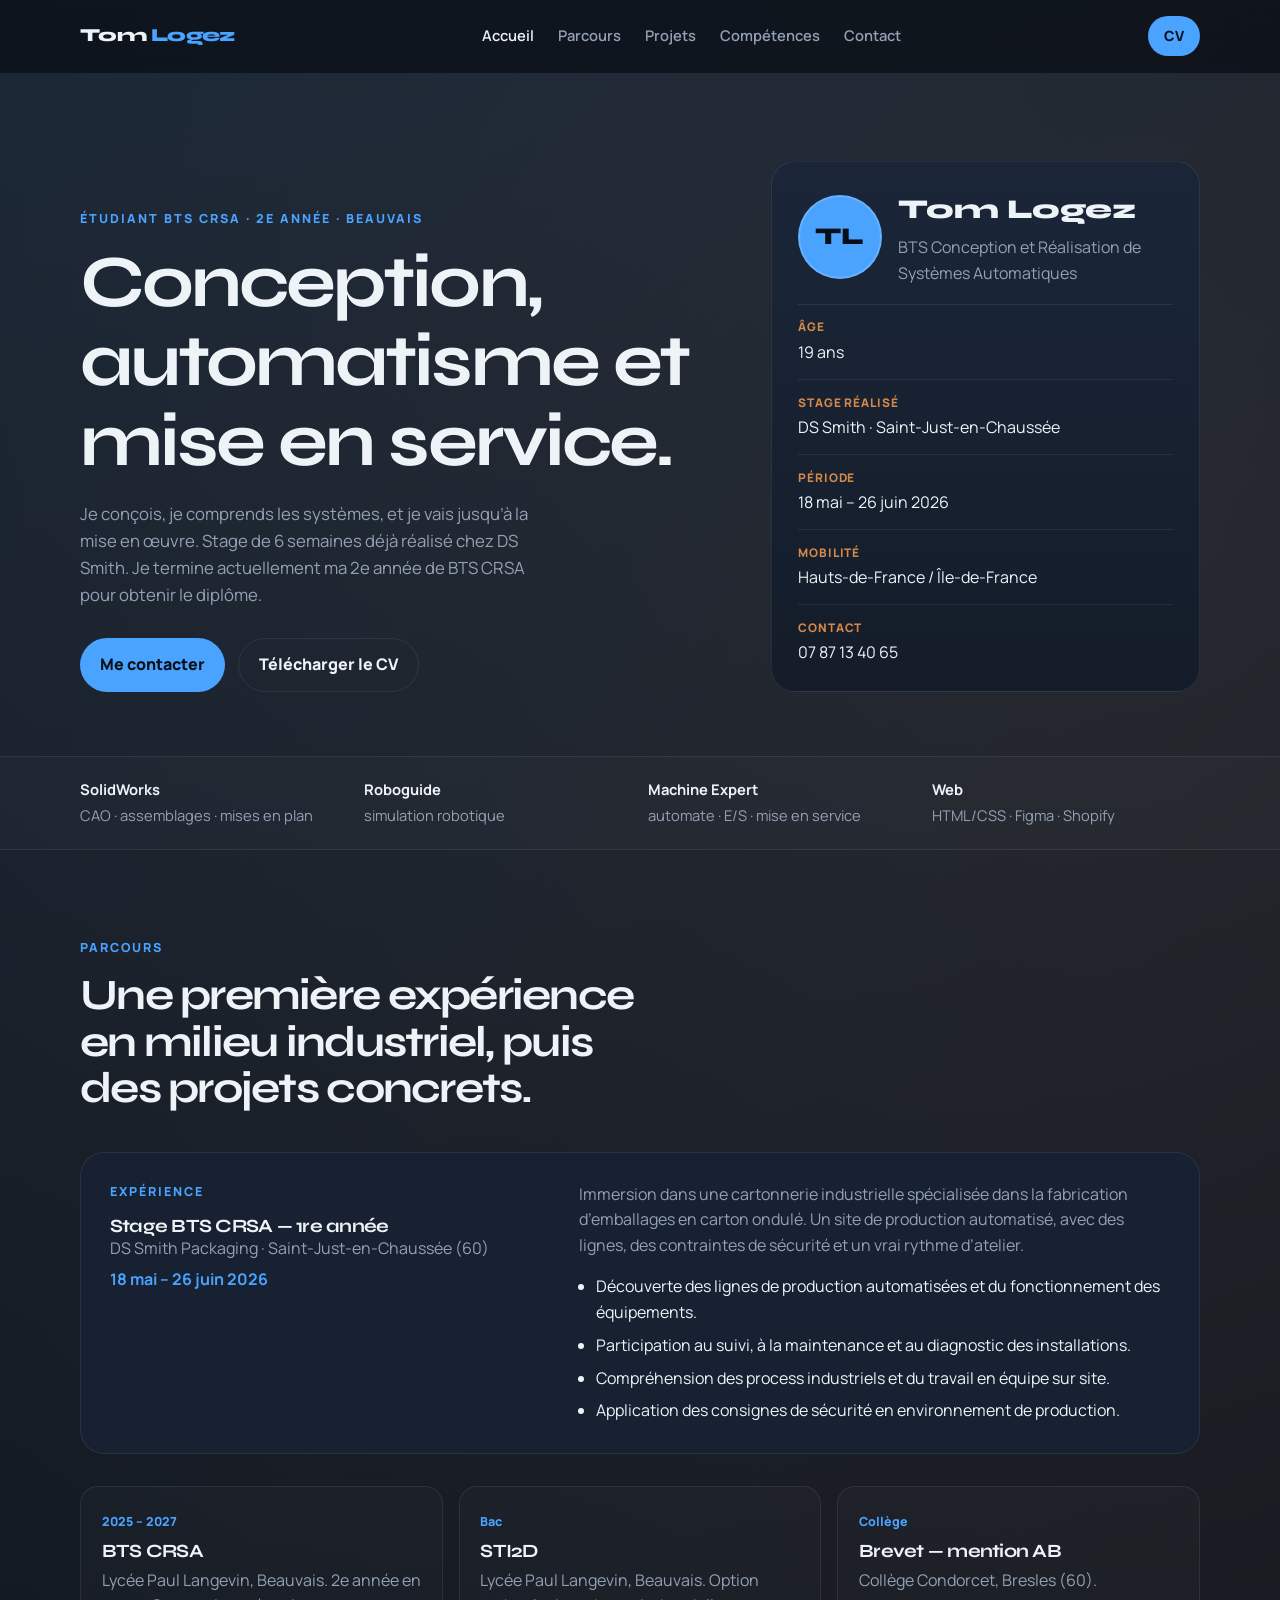
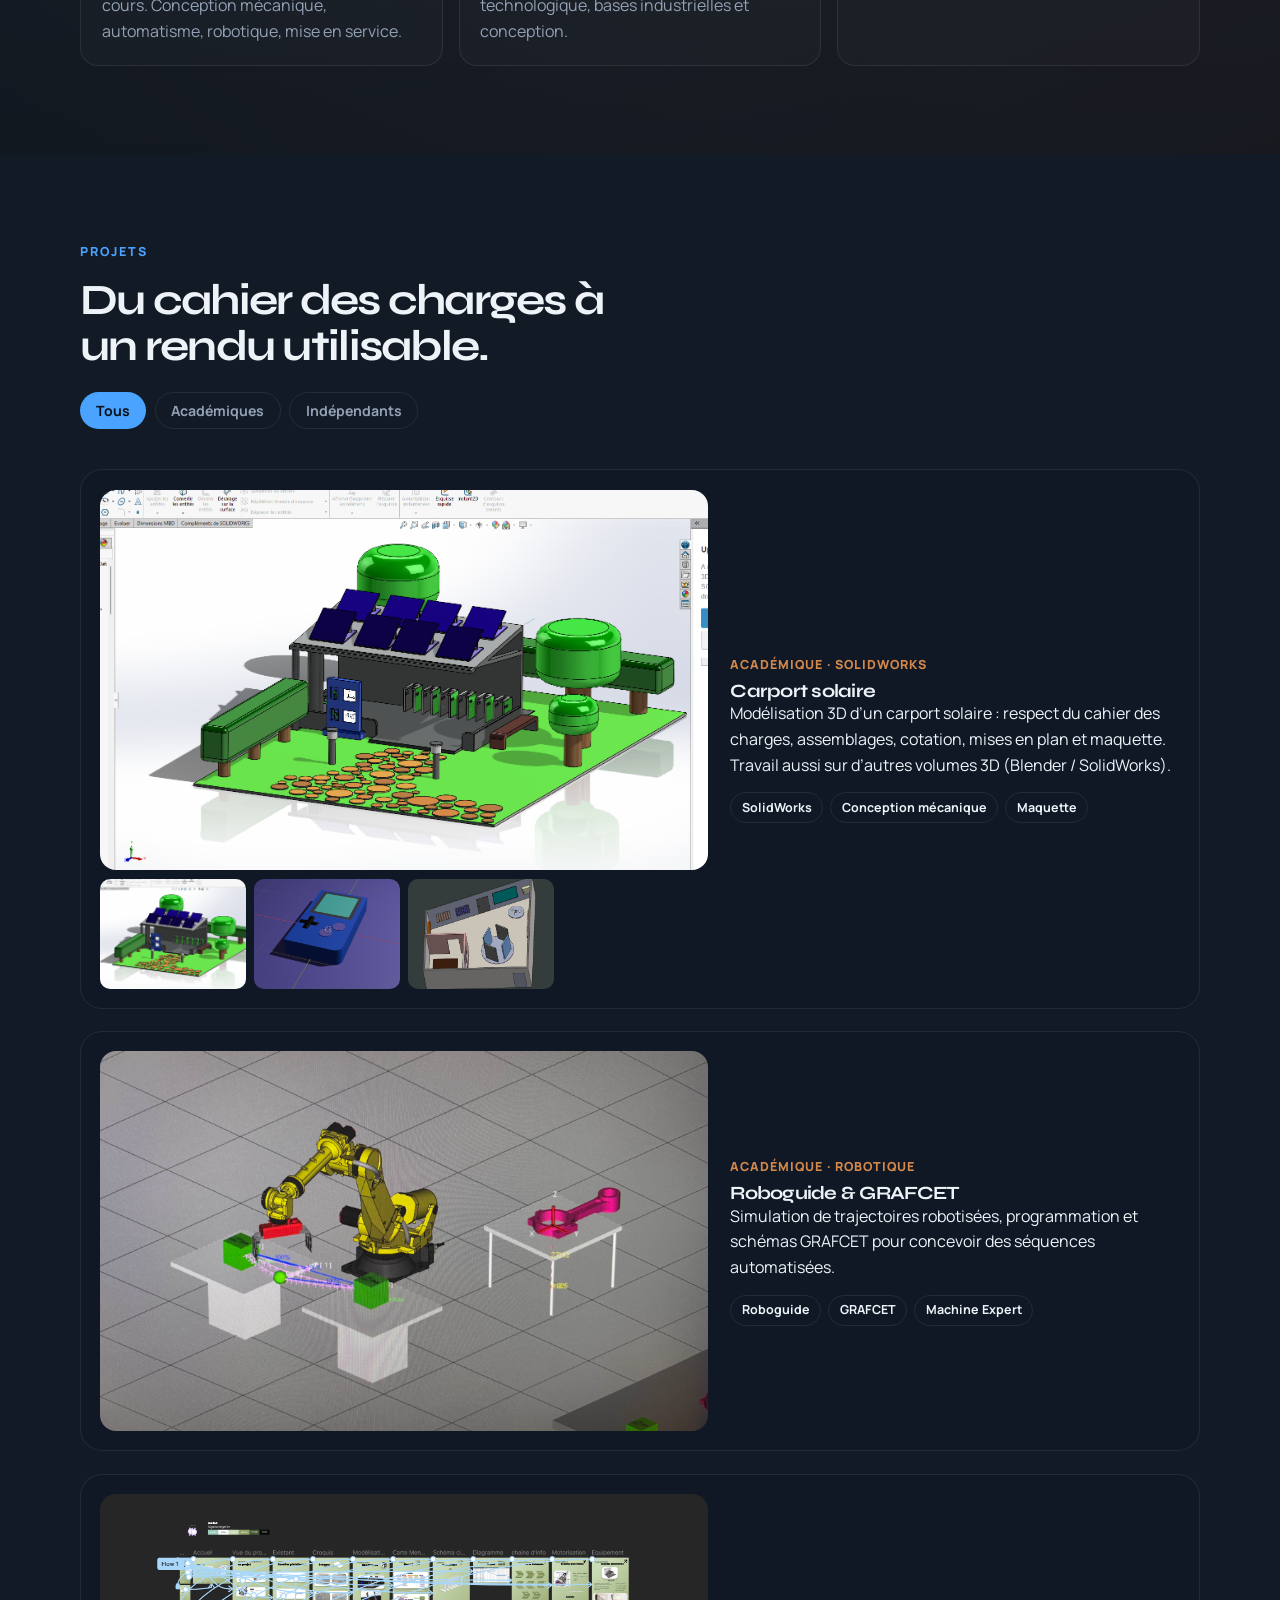
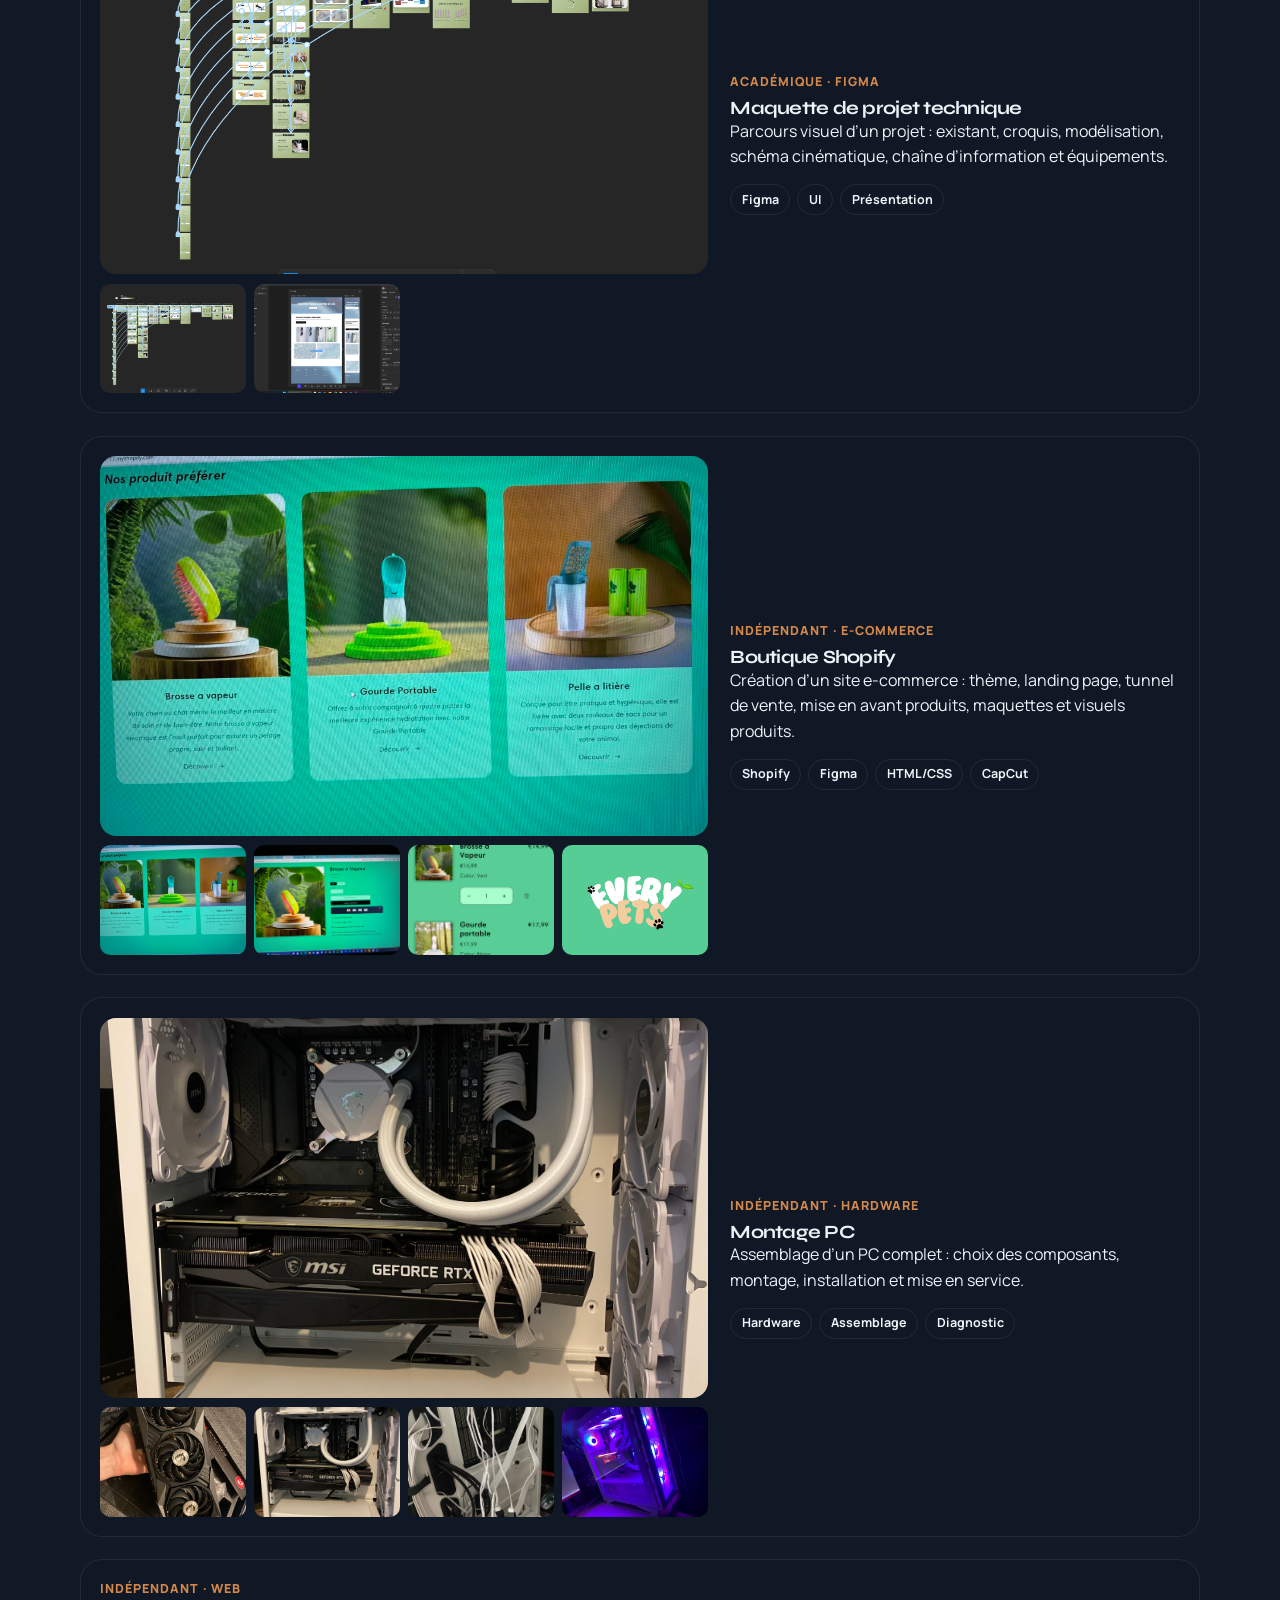
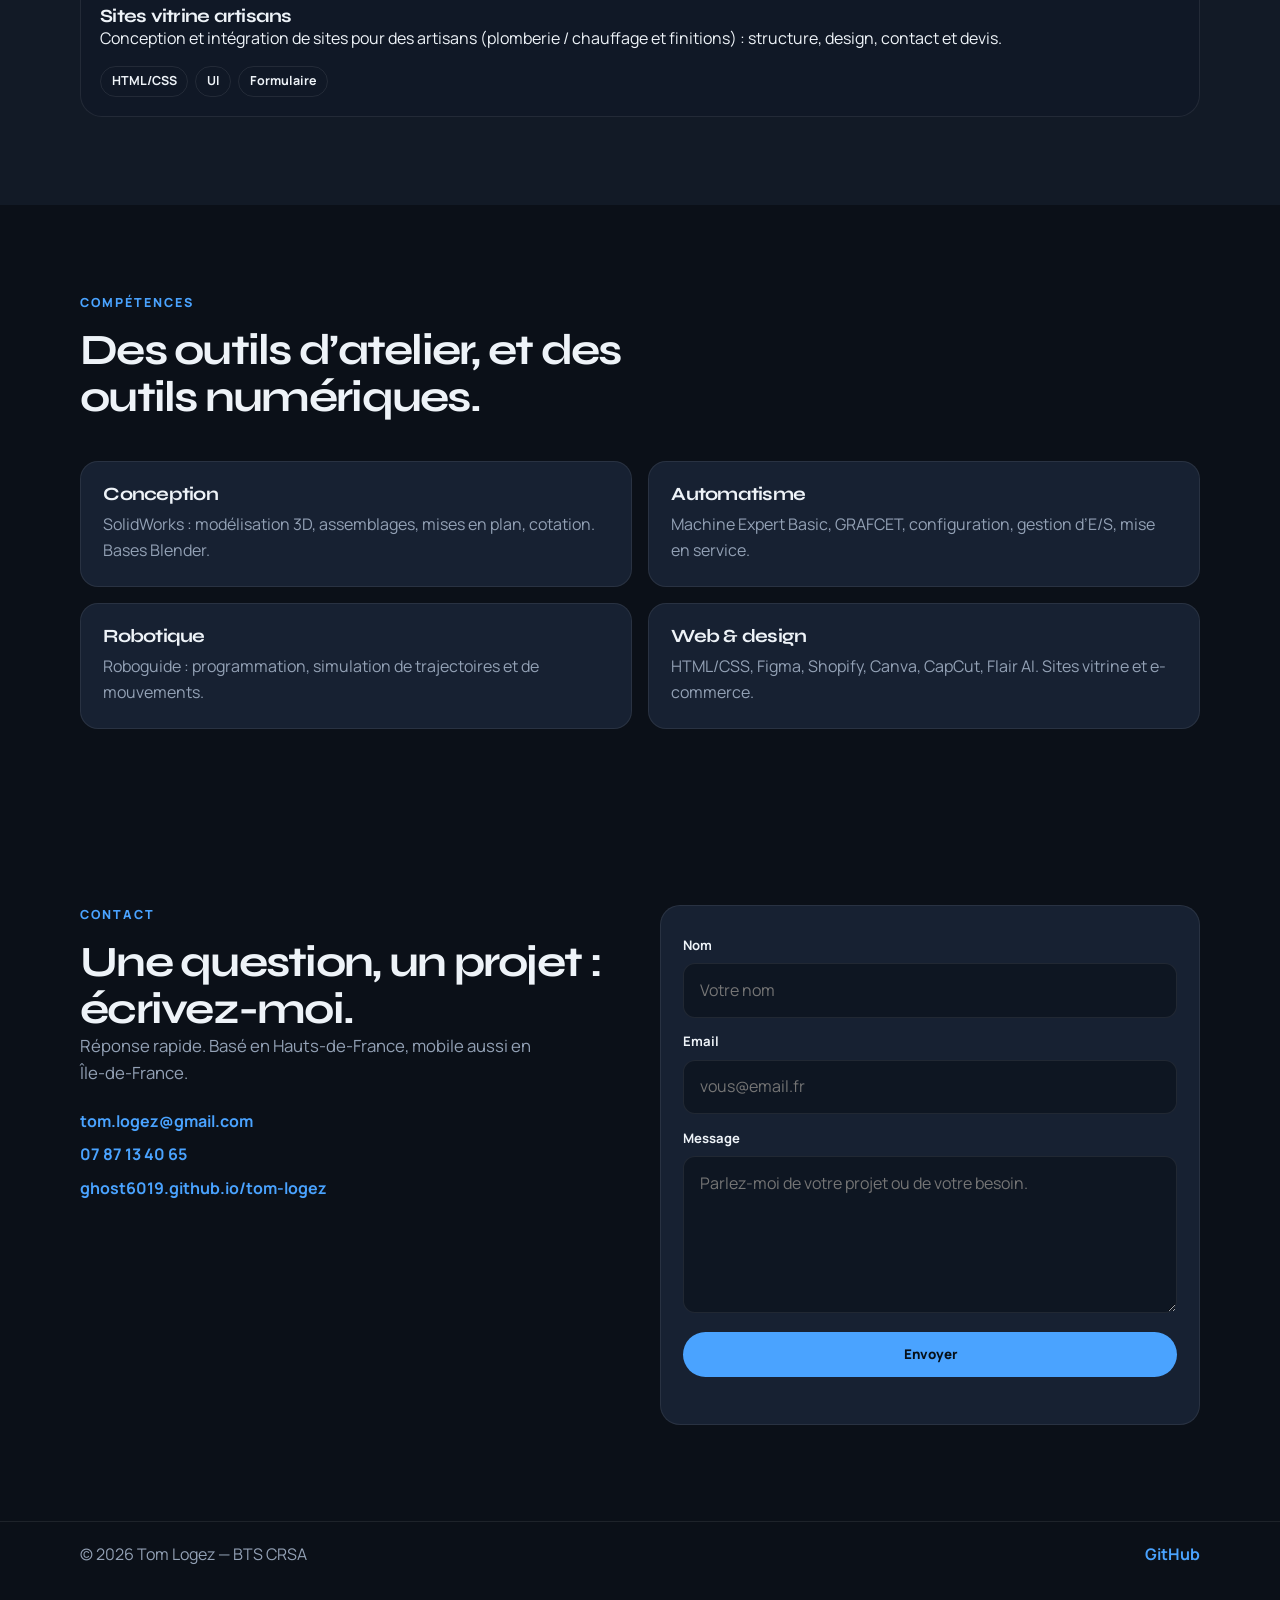
==== index.html @ 498f08cc "Publish Tom Logez portfolio and printable CV." ====
<!DOCTYPE html>
<html lang="fr">
<head>
  <meta charset="UTF-8">
  <meta name="viewport" content="width=device-width, initial-scale=1.0">
  <title>Tom Logez — Portfolio BTS CRSA</title>
  <meta name="description" content="Portfolio de Tom Logez, étudiant en BTS CRSA à Beauvais. Automatisme, conception SolidWorks, robotique et projets web.">
  <link rel="preconnect" href="https://fonts.googleapis.com">
  <link rel="preconnect" href="https://fonts.gstatic.com" crossorigin>
  <link href="https://fonts.googleapis.com/css2?family=Manrope:wght@400;500;600;700;800&family=Syne:wght@700;800&display=swap" rel="stylesheet">
  <link rel="stylesheet" href="css/styles.css">
</head>
<body>
  <header class="header" id="header">
    <div class="wrap header__inner">
      <a class="logo" href="#accueil">Tom <span>Logez</span></a>
      <nav class="nav" id="nav" aria-label="Navigation principale">
        <a href="#accueil">Accueil</a>
        <a href="#parcours">Parcours</a>
        <a href="#projets">Projets</a>
        <a href="#competences">Compétences</a>
        <a href="#contact">Contact</a>
      </nav>
      <a class="btn btn--small" href="cv.html">CV</a>
      <button class="burger" id="burger" type="button" aria-label="Ouvrir le menu" aria-expanded="false">
        <span></span><span></span>
      </button>
    </div>
  </header>

  <main>
    <section class="hero" id="accueil">
      <div class="wrap hero__grid">
        <div class="hero__copy">
          <p class="eyebrow">Étudiant BTS CRSA · 2e année · Beauvais</p>
          <h1>Conception, automatisme et mise en service.</h1>
          <p class="lead">
            Je conçois, je comprends les systèmes, et je vais jusqu’à la mise en œuvre.
            Stage de 6 semaines déjà réalisé chez DS Smith. Je termine actuellement
            ma 2e année de BTS CRSA pour obtenir le diplôme.
          </p>
          <div class="hero__actions">
            <a class="btn" href="#contact">Me contacter</a>
            <a class="btn btn--ghost" href="cv.html">Télécharger le CV</a>
          </div>
        </div>
        <aside class="hero__panel" aria-label="Infos clés">
          <div class="hero__identity">
            <div class="photo" data-photo>
              <img src="assets/photo.jpg" alt="Tom Logez">
              <span>TL</span>
            </div>
            <div>
              <p class="hero__name">Tom Logez</p>
              <p class="hero__role">BTS Conception et Réalisation de Systèmes Automatiques</p>
            </div>
          </div>
          <ul class="facts">
            <li><span>Âge</span> 19 ans</li>
            <li><span>Stage réalisé</span> DS Smith · Saint-Just-en-Chaussée</li>
            <li><span>Période</span> 18 mai – 26 juin 2026</li>
            <li><span>Mobilité</span> Hauts-de-France / Île-de-France</li>
            <li><span>Contact</span> 07 87 13 40 65</li>
          </ul>
        </aside>
      </div>
    </section>

    <section class="strip">
      <div class="wrap strip__inner">
        <p><strong>SolidWorks</strong> CAO · assemblages · mises en plan</p>
        <p><strong>Roboguide</strong> simulation robotique</p>
        <p><strong>Machine Expert</strong> automate · E/S · mise en service</p>
        <p><strong>Web</strong> HTML/CSS · Figma · Shopify</p>
      </div>
    </section>

    <section class="section" id="parcours">
      <div class="wrap">
        <div class="section__head">
          <p class="eyebrow">Parcours</p>
          <h2>Une première expérience en milieu industriel, puis des projets concrets.</h2>
        </div>

        <article class="stage">
          <div class="stage__meta">
            <p class="eyebrow">Expérience</p>
            <h3>Stage BTS CRSA — 1re année</h3>
            <p class="stage__where">DS Smith Packaging · Saint-Just-en-Chaussée (60)</p>
            <p class="stage__when">18 mai – 26 juin 2026</p>
          </div>
          <div class="stage__body">
            <p>
              Immersion dans une cartonnerie industrielle spécialisée dans la fabrication
              d’emballages en carton ondulé. Un site de production automatisé, avec des
              lignes, des contraintes de sécurité et un vrai rythme d’atelier.
            </p>
            <ul>
              <li>Découverte des lignes de production automatisées et du fonctionnement des équipements.</li>
              <li>Participation au suivi, à la maintenance et au diagnostic des installations.</li>
              <li>Compréhension des process industriels et du travail en équipe sur site.</li>
              <li>Application des consignes de sécurité en environnement de production.</li>
            </ul>
          </div>
        </article>

        <div class="timeline">
          <article>
            <span>2025 – 2027</span>
            <h3>BTS CRSA</h3>
            <p>Lycée Paul Langevin, Beauvais. 2e année en cours. Conception mécanique, automatisme, robotique, mise en service.</p>
          </article>
          <article>
            <span>Bac</span>
            <h3>STI2D</h3>
            <p>Lycée Paul Langevin, Beauvais. Option technologique, bases industrielles et conception.</p>
          </article>
          <article>
            <span>Collège</span>
            <h3>Brevet — mention AB</h3>
            <p>Collège Condorcet, Bresles (60).</p>
          </article>
        </div>
      </div>
    </section>

    <section class="section section--alt" id="projets">
      <div class="wrap">
        <div class="section__head">
          <p class="eyebrow">Projets</p>
          <h2>Du cahier des charges à un rendu utilisable.</h2>
          <div class="filters" role="tablist" aria-label="Filtrer les projets">
            <button type="button" class="is-on" data-filter="all">Tous</button>
            <button type="button" data-filter="academique">Académiques</button>
            <button type="button" data-filter="independant">Indépendants</button>
          </div>
        </div>

        <div class="cases">
          <article class="case" data-cat="academique">
            <div class="case__gallery">
              <button type="button" class="case__main" data-lightbox="assets/projets/academique/carport-1.png">
                <img src="assets/projets/academique/carport-1.png" alt="Modélisation SolidWorks du carport solaire">
              </button>
              <div class="case__thumbs">
                <button type="button" data-lightbox="assets/projets/academique/carport-1.png"><img src="assets/projets/academique/carport-1.png" alt=""></button>
                <button type="button" data-lightbox="assets/projets/academique/carport-blender.png"><img src="assets/projets/academique/carport-blender.png" alt=""></button>
                <button type="button" data-lightbox="assets/projets/academique/modelisation-3d.png"><img src="assets/projets/academique/modelisation-3d.png" alt=""></button>
              </div>
            </div>
            <div class="case__copy">
              <p class="project__tag">Académique · SolidWorks</p>
              <h3>Carport solaire</h3>
              <p>Modélisation 3D d’un carport solaire : respect du cahier des charges, assemblages, cotation, mises en plan et maquette. Travail aussi sur d’autres volumes 3D (Blender / SolidWorks).</p>
              <ul class="tags">
                <li>SolidWorks</li>
                <li>Conception mécanique</li>
                <li>Maquette</li>
              </ul>
            </div>
          </article>

          <article class="case" data-cat="academique">
            <div class="case__gallery">
              <button type="button" class="case__main" data-lightbox="assets/projets/academique/roboguide.png">
                <img src="assets/projets/academique/roboguide.png" alt="Simulation robotique Roboguide">
              </button>
            </div>
            <div class="case__copy">
              <p class="project__tag">Académique · Robotique</p>
              <h3>Roboguide &amp; GRAFCET</h3>
              <p>Simulation de trajectoires robotisées, programmation et schémas GRAFCET pour concevoir des séquences automatisées.</p>
              <ul class="tags">
                <li>Roboguide</li>
                <li>GRAFCET</li>
                <li>Machine Expert</li>
              </ul>
            </div>
          </article>

          <article class="case" data-cat="academique">
            <div class="case__gallery">
              <button type="button" class="case__main" data-lightbox="assets/projets/academique/figma-1.png">
                <img src="assets/projets/academique/figma-1.png" alt="Maquette Figma du projet académique">
              </button>
              <div class="case__thumbs">
                <button type="button" data-lightbox="assets/projets/academique/figma-1.png"><img src="assets/projets/academique/figma-1.png" alt=""></button>
                <button type="button" data-lightbox="assets/projets/academique/figma-2.png"><img src="assets/projets/academique/figma-2.png" alt=""></button>
              </div>
            </div>
            <div class="case__copy">
              <p class="project__tag">Académique · Figma</p>
              <h3>Maquette de projet technique</h3>
              <p>Parcours visuel d’un projet : existant, croquis, modélisation, schéma cinématique, chaîne d’information et équipements.</p>
              <ul class="tags">
                <li>Figma</li>
                <li>UI</li>
                <li>Présentation</li>
              </ul>
            </div>
          </article>

          <article class="case" data-cat="independant">
            <div class="case__gallery">
              <button type="button" class="case__main" data-lightbox="assets/projets/independant/shopify-accueil.png">
                <img src="assets/projets/independant/shopify-accueil.png" alt="Boutique Shopify — mise en avant produits">
              </button>
              <div class="case__thumbs">
                <button type="button" data-lightbox="assets/projets/independant/shopify-accueil.png"><img src="assets/projets/independant/shopify-accueil.png" alt=""></button>
                <button type="button" data-lightbox="assets/projets/independant/shopify-produit.jpg"><img src="assets/projets/independant/shopify-produit.jpg" alt=""></button>
                <button type="button" data-lightbox="assets/projets/independant/shopify-visuel.png"><img src="assets/projets/independant/shopify-visuel.png" alt=""></button>
                <button type="button" data-lightbox="assets/projets/independant/shopify-logo.png"><img src="assets/projets/independant/shopify-logo.png" alt=""></button>
              </div>
            </div>
            <div class="case__copy">
              <p class="project__tag">Indépendant · E-commerce</p>
              <h3>Boutique Shopify</h3>
              <p>Création d’un site e-commerce : thème, landing page, tunnel de vente, mise en avant produits, maquettes et visuels produits.</p>
              <ul class="tags">
                <li>Shopify</li>
                <li>Figma</li>
                <li>HTML/CSS</li>
                <li>CapCut</li>
              </ul>
            </div>
          </article>

          <article class="case" data-cat="independant">
            <div class="case__gallery">
              <button type="button" class="case__main" data-lightbox="assets/projets/independant/pc-2.jpg">
                <img src="assets/projets/independant/pc-2.jpg" alt="Montage d’un PC">
              </button>
              <div class="case__thumbs">
                <button type="button" data-lightbox="assets/projets/independant/pc-1.png"><img src="assets/projets/independant/pc-1.png" alt=""></button>
                <button type="button" data-lightbox="assets/projets/independant/pc-2.jpg"><img src="assets/projets/independant/pc-2.jpg" alt=""></button>
                <button type="button" data-lightbox="assets/projets/independant/pc-3.jpg"><img src="assets/projets/independant/pc-3.jpg" alt=""></button>
                <button type="button" data-lightbox="assets/projets/independant/pc-4.jpg"><img src="assets/projets/independant/pc-4.jpg" alt=""></button>
              </div>
            </div>
            <div class="case__copy">
              <p class="project__tag">Indépendant · Hardware</p>
              <h3>Montage PC</h3>
              <p>Assemblage d’un PC complet : choix des composants, montage, installation et mise en service.</p>
              <ul class="tags">
                <li>Hardware</li>
                <li>Assemblage</li>
                <li>Diagnostic</li>
              </ul>
            </div>
          </article>

          <article class="case" data-cat="independant">
            <div class="case__copy case__copy--alone">
              <p class="project__tag">Indépendant · Web</p>
              <h3>Sites vitrine artisans</h3>
              <p>Conception et intégration de sites pour des artisans (plomberie / chauffage et finitions) : structure, design, contact et devis.</p>
              <ul class="tags">
                <li>HTML/CSS</li>
                <li>UI</li>
                <li>Formulaire</li>
              </ul>
            </div>
          </article>
        </div>
      </div>
    </section>

    <section class="section" id="competences">
      <div class="wrap">
        <div class="section__head">
          <p class="eyebrow">Compétences</p>
          <h2>Des outils d’atelier, et des outils numériques.</h2>
        </div>
        <div class="skills">
          <article>
            <h3>Conception</h3>
            <p>SolidWorks : modélisation 3D, assemblages, mises en plan, cotation. Bases Blender.</p>
          </article>
          <article>
            <h3>Automatisme</h3>
            <p>Machine Expert Basic, GRAFCET, configuration, gestion d’E/S, mise en service.</p>
          </article>
          <article>
            <h3>Robotique</h3>
            <p>Roboguide : programmation, simulation de trajectoires et de mouvements.</p>
          </article>
          <article>
            <h3>Web &amp; design</h3>
            <p>HTML/CSS, Figma, Shopify, Canva, CapCut, Flair AI. Sites vitrine et e-commerce.</p>
          </article>
        </div>
      </div>
    </section>

    <section class="section section--contact" id="contact">
      <div class="wrap contact">
        <div>
          <p class="eyebrow">Contact</p>
          <h2>Une question, un projet : écrivez-moi.</h2>
          <p class="lead">Réponse rapide. Basé en Hauts-de-France, mobile aussi en Île-de-France.</p>
          <ul class="contact__list">
            <li><a href="mailto:tom.logez@gmail.com">tom.logez@gmail.com</a></li>
            <li><a href="tel:+33787134065">07 87 13 40 65</a></li>
            <li><a href="https://ghost6019.github.io/tom-logez/">ghost6019.github.io/tom-logez</a></li>
          </ul>
        </div>
        <form class="form" id="contactForm" novalidate>
          <label for="name">Nom</label>
          <input id="name" name="name" type="text" required autocomplete="name" placeholder="Votre nom">
          <label for="email">Email</label>
          <input id="email" name="email" type="email" required autocomplete="email" placeholder="vous@email.fr">
          <label for="message">Message</label>
          <textarea id="message" name="message" rows="5" required placeholder="Parlez-moi de votre projet ou de votre besoin."></textarea>
          <button class="btn" type="submit">Envoyer</button>
          <p class="form__note" id="formNote" role="status"></p>
        </form>
      </div>
    </section>
  </main>

  <footer class="footer">
    <div class="wrap footer__inner">
      <p>© 2026 Tom Logez — BTS CRSA</p>
      <a href="https://github.com/ghost6019/tom-logez">GitHub</a>
    </div>
  </footer>

  <div class="lightbox" id="lightbox" hidden>
    <button type="button" class="lightbox__close" aria-label="Fermer">Fermer</button>
    <img alt="">
  </div>

  <script src="js/main.js"></script>
</body>
</html>
---- css/styles.css ----
:root {
  --bg: #0b1018;
  --bg-soft: #121a26;
  --surface: #172132;
  --text: #eef3f8;
  --muted: #93a1b5;
  --line: rgba(255, 255, 255, 0.08);
  --accent: #4aa3ff;
  --accent-2: #d4894a;
  --display: "Syne", system-ui, sans-serif;
  --body: "Manrope", system-ui, sans-serif;
}

*,
*::before,
*::after {
  box-sizing: border-box;
  margin: 0;
  padding: 0;
}

html {
  scroll-behavior: smooth;
}

body {
  font-family: var(--body);
  background:
    radial-gradient(circle at 12% -10%, rgba(74, 163, 255, 0.16), transparent 42%),
    radial-gradient(circle at 90% 8%, rgba(212, 137, 74, 0.12), transparent 36%),
    var(--bg);
  color: var(--text);
  line-height: 1.6;
  -webkit-font-smoothing: antialiased;
}

img {
  max-width: 100%;
  display: block;
}

a {
  color: inherit;
  text-decoration: none;
}

.wrap {
  width: min(1120px, calc(100% - 2.5rem));
  margin-inline: auto;
}

.header {
  position: sticky;
  top: 0;
  z-index: 20;
  backdrop-filter: blur(16px);
  background: rgba(11, 16, 24, 0.78);
  border-bottom: 1px solid transparent;
}

.header.is-scrolled {
  border-bottom-color: var(--line);
}

.header__inner {
  display: flex;
  align-items: center;
  justify-content: space-between;
  height: 72px;
  gap: 1rem;
}

.logo {
  font-family: var(--display);
  font-weight: 800;
  letter-spacing: -0.04em;
  font-size: 1.15rem;
}

.logo span {
  color: var(--accent);
}

.nav {
  display: flex;
  gap: 1.5rem;
}

.nav a {
  color: var(--muted);
  font-size: 0.92rem;
  font-weight: 600;
}

.nav a:hover,
.nav a.is-active {
  color: var(--text);
}

.btn {
  display: inline-flex;
  align-items: center;
  justify-content: center;
  padding: 0.85rem 1.25rem;
  border-radius: 999px;
  background: var(--accent);
  color: #071018;
  font-weight: 800;
  border: 0;
  cursor: pointer;
  font-family: inherit;
}

.btn--small {
  padding: 0.55rem 1rem;
  font-size: 0.88rem;
}

.btn--ghost {
  background: transparent;
  color: var(--text);
  border: 1px solid var(--line);
}

.burger {
  display: none;
  width: 42px;
  height: 42px;
  border: 1px solid var(--line);
  background: transparent;
  border-radius: 10px;
  flex-direction: column;
  justify-content: center;
  gap: 6px;
  padding: 0 11px;
}

.burger span {
  display: block;
  height: 2px;
  background: var(--text);
}

.hero {
  padding: 5.5rem 0 4rem;
}

.hero__grid {
  display: grid;
  grid-template-columns: 1.2fr 0.8fr;
  gap: 3rem;
  align-items: end;
}

.eyebrow {
  color: var(--accent);
  font-size: 0.78rem;
  font-weight: 800;
  letter-spacing: 0.16em;
  text-transform: uppercase;
  margin-bottom: 0.9rem;
}

h1,
h2,
h3 {
  font-family: var(--display);
  letter-spacing: -0.04em;
  line-height: 1.08;
}

h1 {
  font-size: clamp(2.6rem, 6vw, 4.6rem);
  max-width: 12ch;
  margin-bottom: 1.25rem;
}

h2 {
  font-size: clamp(1.8rem, 3.5vw, 2.7rem);
  max-width: 18ch;
}

.lead {
  max-width: 46ch;
  color: var(--muted);
  font-size: 1.05rem;
}

.hero__actions {
  display: flex;
  gap: 0.8rem;
  margin-top: 1.8rem;
  flex-wrap: wrap;
}

.hero__panel {
  background: linear-gradient(180deg, #1a2638, #141c29);
  border: 1px solid var(--line);
  border-radius: 24px;
  padding: 1.6rem;
}

.hero__name {
  font-family: var(--display);
  font-size: 1.7rem;
  font-weight: 800;
}

.hero__identity {
  display: flex;
  align-items: center;
  gap: 1rem;
  margin-bottom: 0.4rem;
}

.photo {
  width: 84px;
  height: 84px;
  border-radius: 50%;
  overflow: hidden;
  flex-shrink: 0;
  display: grid;
  place-items: center;
  background: var(--accent);
  color: #071018;
  font-family: var(--display);
  font-weight: 800;
  font-size: 1.5rem;
  position: relative;
  border: 2px solid rgba(255, 255, 255, 0.16);
}

.photo img {
  position: absolute;
  inset: 0;
  width: 100%;
  height: 100%;
  object-fit: cover;
  display: none;
}

.photo.has-photo span {
  display: none;
}

.photo.has-photo img {
  display: block;
}

.hero__role {
  color: var(--muted);
  margin: 0.25rem 0 0;
}

.filters {
  display: flex;
  flex-wrap: wrap;
  gap: 0.55rem;
  margin-top: 1.4rem;
}

.filters button {
  font-family: inherit;
  font-weight: 700;
  font-size: 0.88rem;
  padding: 0.5rem 0.95rem;
  border-radius: 999px;
  border: 1px solid var(--line);
  background: transparent;
  color: var(--muted);
  cursor: pointer;
}

.filters button.is-on {
  background: var(--accent);
  color: #071018;
  border-color: transparent;
}

.cases {
  display: grid;
  gap: 1.4rem;
}

.case {
  display: grid;
  grid-template-columns: 1.15fr 0.85fr;
  gap: 1.4rem;
  padding: 1.2rem;
  border: 1px solid var(--line);
  border-radius: 22px;
  background: #101826;
  align-items: center;
}

.case.is-hidden {
  display: none;
}

.case__gallery {
  display: grid;
  gap: 0.6rem;
}

.case__main {
  border: 0;
  padding: 0;
  background: #0b111a;
  border-radius: 16px;
  overflow: hidden;
  cursor: zoom-in;
  aspect-ratio: 16 / 10;
}

.case__main img,
.case__thumbs img {
  width: 100%;
  height: 100%;
  object-fit: cover;
  display: block;
}

.case__thumbs {
  display: grid;
  grid-template-columns: repeat(4, 1fr);
  gap: 0.5rem;
}

.case__thumbs button {
  border: 0;
  padding: 0;
  background: #0b111a;
  border-radius: 10px;
  overflow: hidden;
  cursor: zoom-in;
  aspect-ratio: 4 / 3;
}

.case__copy--alone {
  grid-column: 1 / -1;
}

.lightbox {
  position: fixed;
  inset: 0;
  z-index: 40;
  background: rgba(5, 8, 14, 0.88);
  display: grid;
  place-items: center;
  padding: 2rem;
}

.lightbox[hidden] {
  display: none;
}

.lightbox img {
  max-width: min(1100px, 92vw);
  max-height: 86vh;
  border-radius: 14px;
  object-fit: contain;
}

.lightbox__close {
  position: absolute;
  top: 1rem;
  right: 1rem;
  font-family: inherit;
  font-weight: 800;
  border: 0;
  border-radius: 999px;
  padding: 0.55rem 1rem;
  cursor: pointer;
}

.facts {
  list-style: none;
  display: grid;
  gap: 0.85rem;
  margin-top: 1.1rem;
}

.facts li {
  display: grid;
  gap: 0.15rem;
  padding-top: 0.85rem;
  border-top: 1px solid var(--line);
  color: var(--text);
}

.facts span {
  color: var(--accent-2);
  font-size: 0.74rem;
  font-weight: 800;
  letter-spacing: 0.08em;
  text-transform: uppercase;
}

.strip {
  border-block: 1px solid var(--line);
  background: rgba(255, 255, 255, 0.02);
}

.strip__inner {
  display: grid;
  grid-template-columns: repeat(4, 1fr);
  gap: 1rem;
  padding: 1.3rem 0;
}

.strip p {
  color: var(--muted);
  font-size: 0.92rem;
}

.strip strong {
  display: block;
  color: var(--text);
  margin-bottom: 0.15rem;
}

.section {
  padding: 5.5rem 0;
}

.section--alt {
  background: var(--bg-soft);
}

.section__head {
  margin-bottom: 2.5rem;
}

.stage {
  display: grid;
  grid-template-columns: 0.85fr 1.15fr;
  gap: 2rem;
  padding: 1.8rem;
  border: 1px solid var(--line);
  border-radius: 24px;
  background: var(--surface);
  margin-bottom: 2rem;
}

.stage__where,
.stage__when {
  color: var(--muted);
}

.stage__when {
  margin-top: 0.35rem;
  color: var(--accent);
  font-weight: 700;
}

.stage__body p {
  color: var(--muted);
  margin-bottom: 1rem;
}

.stage ul,
.project p + ul {
  margin-left: 1.1rem;
  color: var(--text);
  display: grid;
  gap: 0.45rem;
}

.timeline {
  display: grid;
  grid-template-columns: repeat(3, 1fr);
  gap: 1rem;
}

.timeline article {
  padding: 1.3rem;
  border: 1px solid var(--line);
  border-radius: 18px;
  background: rgba(255, 255, 255, 0.02);
}

.timeline span {
  color: var(--accent);
  font-size: 0.78rem;
  font-weight: 800;
}

.timeline h3 {
  margin: 0.5rem 0 0.4rem;
}

.timeline p {
  color: var(--muted);
}

.projects {
  display: grid;
  gap: 1rem;
}

.project {
  display: grid;
  grid-template-columns: 90px 1fr;
  gap: 1rem;
  padding: 1.5rem;
  border: 1px solid var(--line);
  border-radius: 20px;
  background: #101826;
  transition: transform 0.25s ease, border-color 0.25s ease;
}

.project:hover {
  transform: translateY(-3px);
  border-color: rgba(74, 163, 255, 0.45);
}

.project__index {
  font-family: var(--display);
  font-size: 1.6rem;
  color: var(--accent);
}

.project__tag {
  color: var(--accent-2);
  font-size: 0.78rem;
  font-weight: 800;
  letter-spacing: 0.08em;
  text-transform: uppercase;
  margin-bottom: 0.4rem;
}

.project h3 {
  margin-bottom: 0.45rem;
}

.project p {
  color: var(--muted);
}

.tags {
  display: flex;
  flex-wrap: wrap;
  gap: 0.45rem;
  margin-top: 0.9rem;
  list-style: none;
}

.tags li {
  font-size: 0.78rem;
  font-weight: 700;
  padding: 0.28rem 0.65rem;
  border-radius: 999px;
  border: 1px solid var(--line);
  color: var(--text);
}

.skills {
  display: grid;
  grid-template-columns: 1fr 1fr;
  gap: 1rem;
}

.skills article {
  padding: 1.4rem;
  border-radius: 18px;
  border: 1px solid var(--line);
  background: var(--surface);
}

.skills p {
  color: var(--muted);
  margin-top: 0.5rem;
}

.section--contact {
  padding-bottom: 6rem;
}

.contact {
  display: grid;
  grid-template-columns: 1fr 1fr;
  gap: 2.5rem;
  align-items: start;
}

.contact__list {
  list-style: none;
  margin-top: 1.4rem;
  display: grid;
  gap: 0.5rem;
}

.contact__list a {
  color: var(--accent);
  font-weight: 700;
}

.form {
  display: grid;
  gap: 0.45rem;
  padding: 1.4rem;
  border-radius: 20px;
  border: 1px solid var(--line);
  background: var(--surface);
}

.form label {
  font-size: 0.82rem;
  font-weight: 700;
  margin-top: 0.4rem;
}

.form input,
.form textarea {
  width: 100%;
  border: 1px solid var(--line);
  background: #0e1622;
  color: var(--text);
  border-radius: 12px;
  padding: 0.85rem 0.95rem;
  font: inherit;
}

.form input:focus,
.form textarea:focus {
  outline: 2px solid var(--accent);
  border-color: transparent;
}

.form .btn {
  margin-top: 0.7rem;
}

.form__note {
  min-height: 1.2em;
  font-size: 0.9rem;
  color: var(--muted);
}

.footer {
  border-top: 1px solid var(--line);
  padding: 1.3rem 0 2rem;
  color: var(--muted);
}

.footer__inner {
  display: flex;
  justify-content: space-between;
  gap: 1rem;
}

.footer a {
  color: var(--accent);
  font-weight: 700;
}

@media (max-width: 860px) {
  .nav {
    display: none;
    position: absolute;
    top: 72px;
    left: 0;
    right: 0;
    background: #0e1520;
    border-bottom: 1px solid var(--line);
    padding: 1rem 1.25rem 1.3rem;
    flex-direction: column;
    gap: 0.9rem;
  }

  .nav.is-open {
    display: flex;
  }

  .burger {
    display: flex;
  }

  .hero__grid,
  .stage,
  .timeline,
  .skills,
  .contact,
  .strip__inner,
  .case {
    grid-template-columns: 1fr;
  }

  .header .btn--small {
    display: none;
  }

  h1 {
    max-width: none;
  }
}
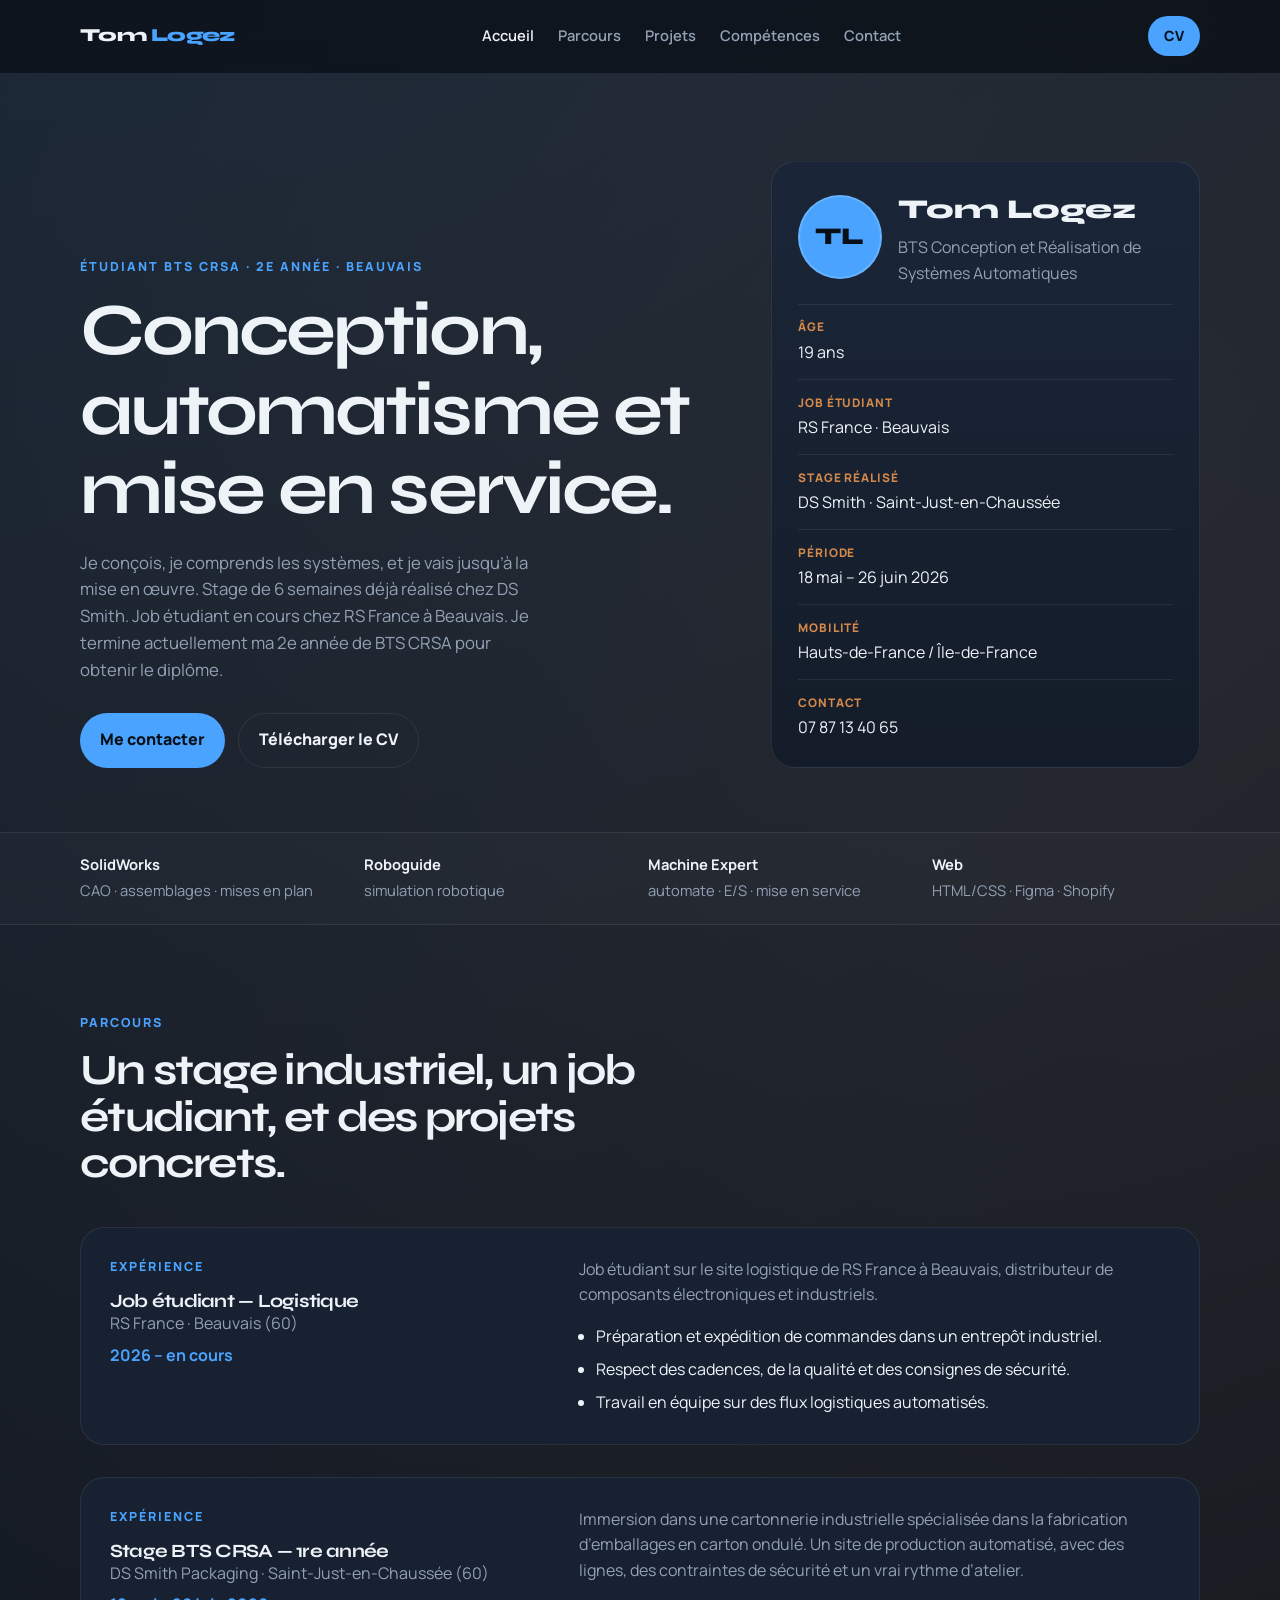
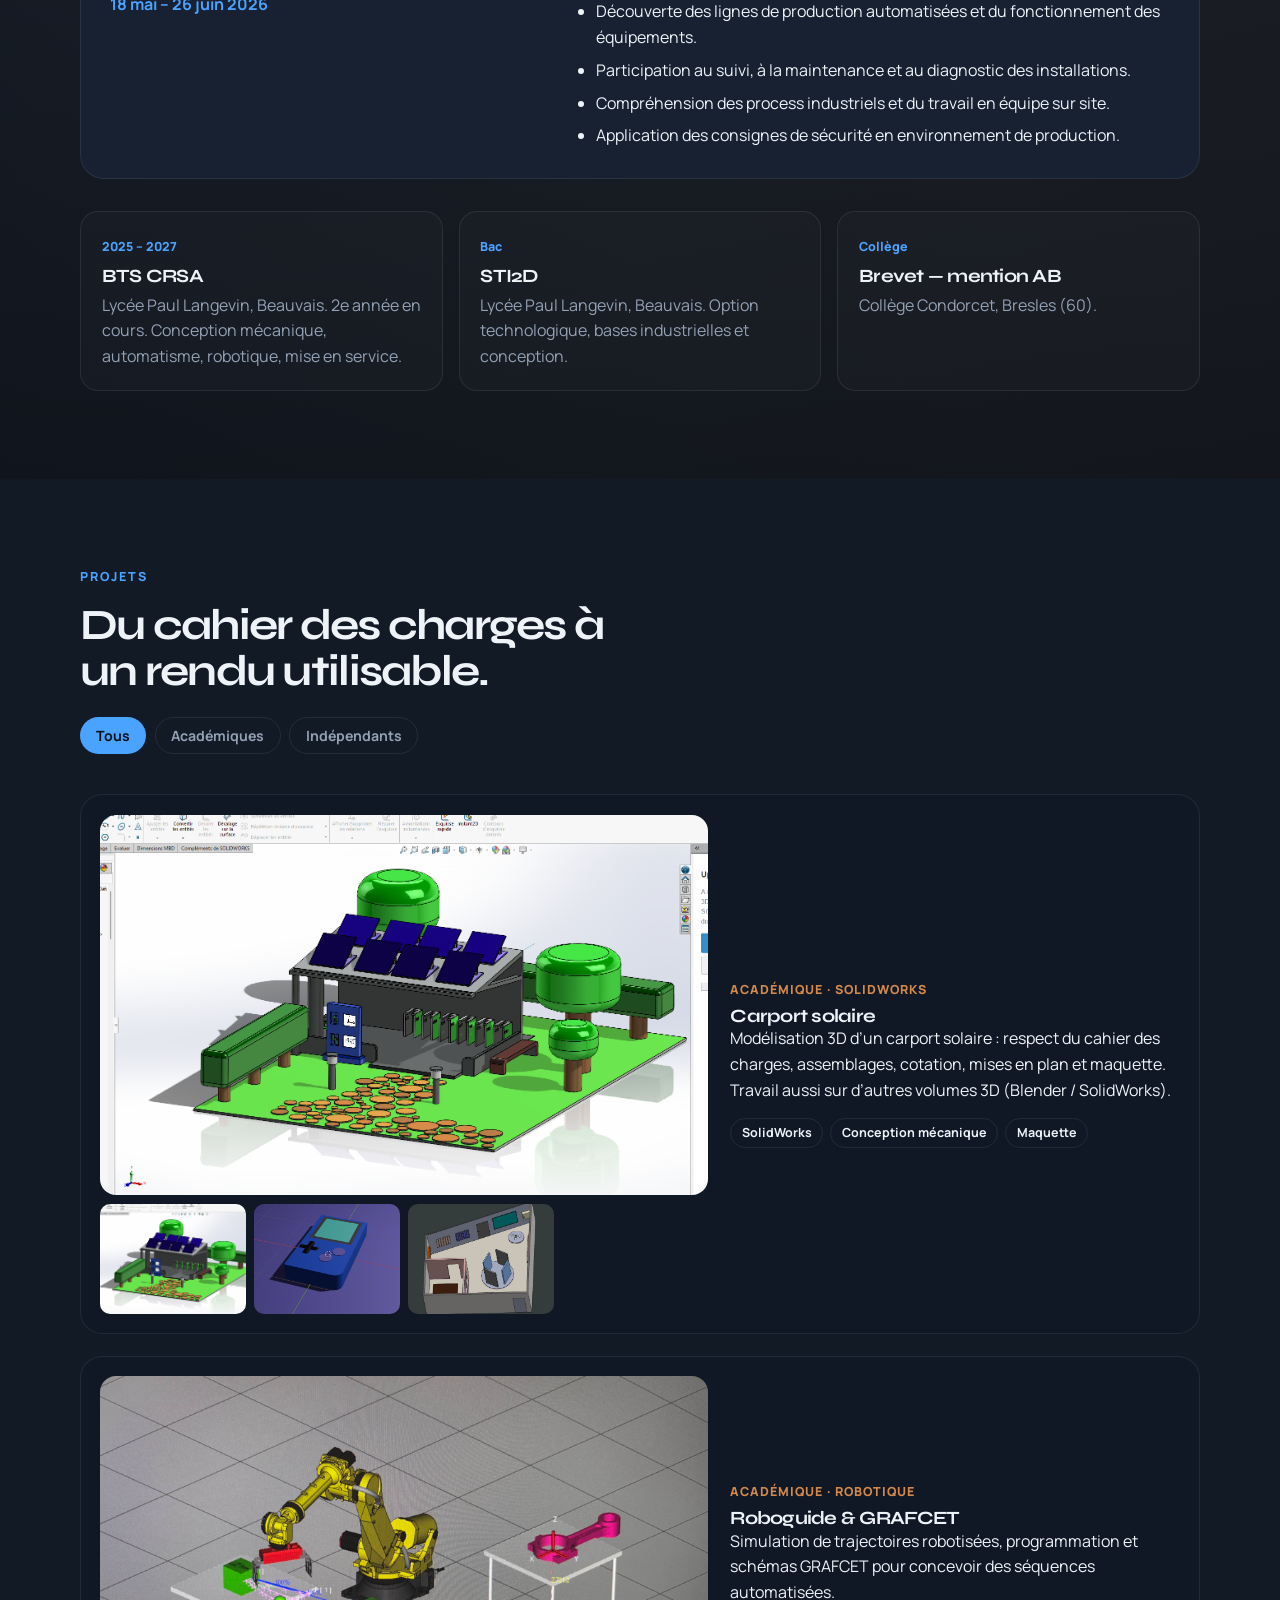
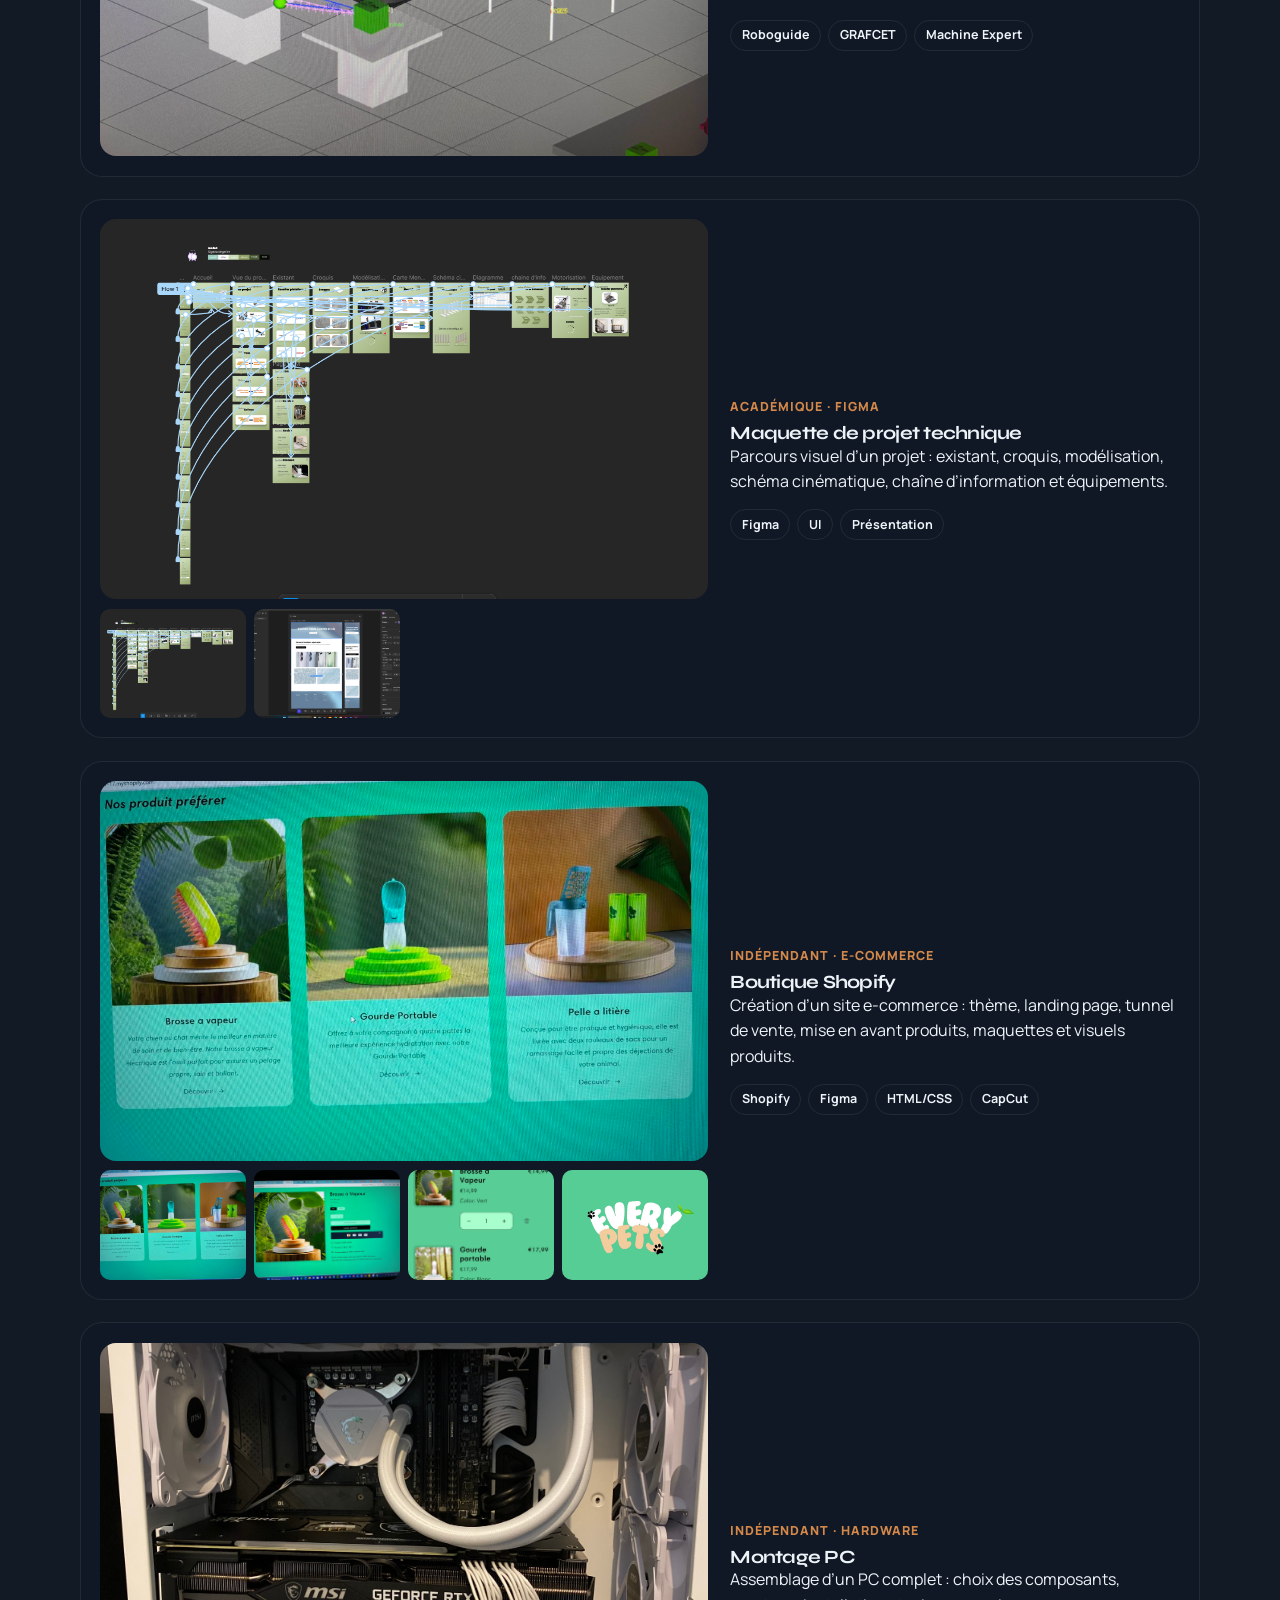
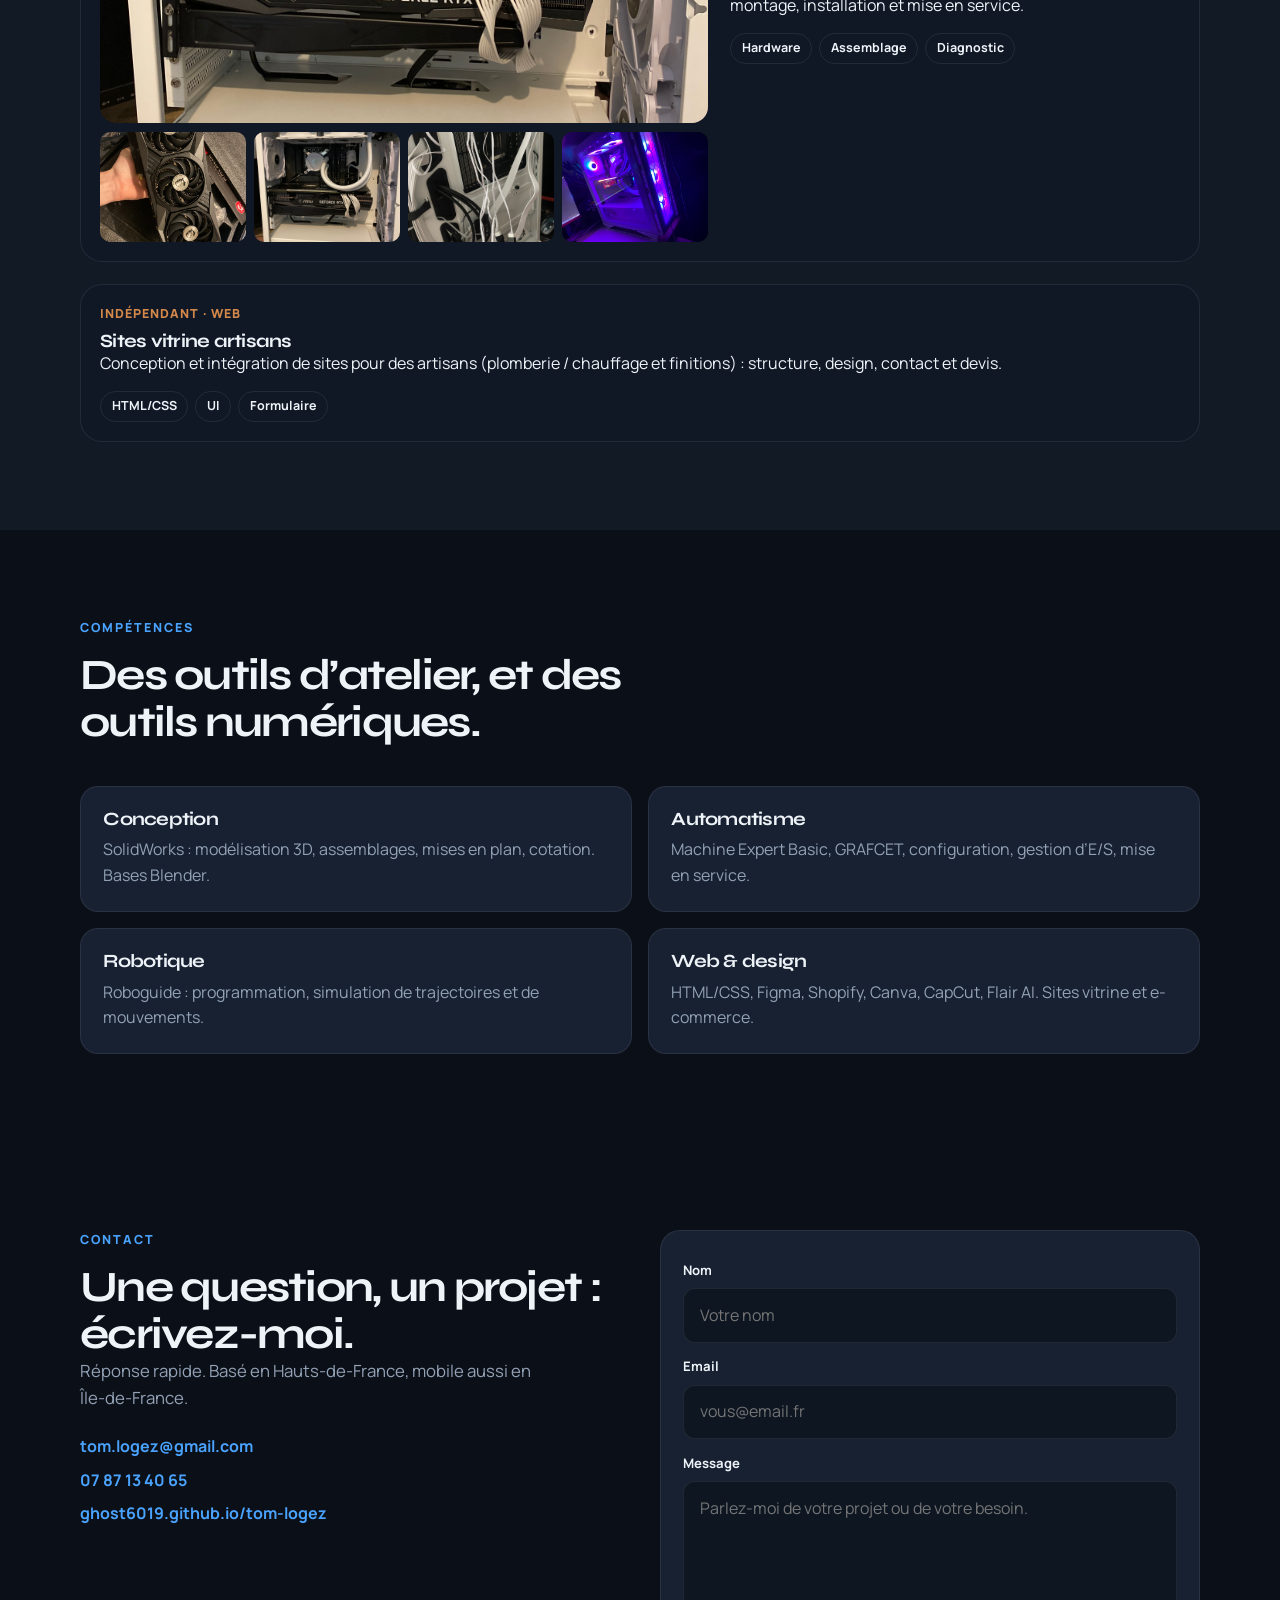
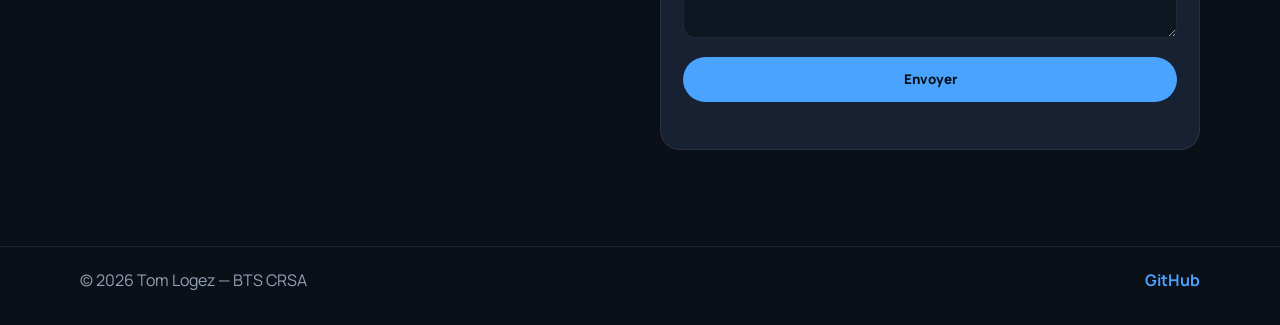
==== commit 3ed64bbf: "Add student job at RS France Beauvais to the CV and portfolio." ====
--- a/index.html
+++ b/index.html
@@ -36,8 +36,8 @@
           <h1>Conception, automatisme et mise en service.</h1>
           <p class="lead">
             Je conçois, je comprends les systèmes, et je vais jusqu’à la mise en œuvre.
-            Stage de 6 semaines déjà réalisé chez DS Smith. Je termine actuellement
-            ma 2e année de BTS CRSA pour obtenir le diplôme.
+            Stage de 6 semaines déjà réalisé chez DS Smith. Job étudiant en cours chez RS France
+            à Beauvais. Je termine actuellement ma 2e année de BTS CRSA pour obtenir le diplôme.
           </p>
           <div class="hero__actions">
             <a class="btn" href="#contact">Me contacter</a>
@@ -57,6 +57,7 @@
           </div>
           <ul class="facts">
             <li><span>Âge</span> 19 ans</li>
+            <li><span>Job étudiant</span> RS France · Beauvais</li>
             <li><span>Stage réalisé</span> DS Smith · Saint-Just-en-Chaussée</li>
             <li><span>Période</span> 18 mai – 26 juin 2026</li>
             <li><span>Mobilité</span> Hauts-de-France / Île-de-France</li>
@@ -79,8 +80,28 @@
       <div class="wrap">
         <div class="section__head">
           <p class="eyebrow">Parcours</p>
-          <h2>Une première expérience en milieu industriel, puis des projets concrets.</h2>
-        </div>
+          <h2>Un stage industriel, un job étudiant, et des projets concrets.</h2>
+        </div>
+
+        <article class="stage">
+          <div class="stage__meta">
+            <p class="eyebrow">Expérience</p>
+            <h3>Job étudiant — Logistique</h3>
+            <p class="stage__where">RS France · Beauvais (60)</p>
+            <p class="stage__when">2026 – en cours</p>
+          </div>
+          <div class="stage__body">
+            <p>
+              Job étudiant sur le site logistique de RS France à Beauvais, distributeur
+              de composants électroniques et industriels.
+            </p>
+            <ul>
+              <li>Préparation et expédition de commandes dans un entrepôt industriel.</li>
+              <li>Respect des cadences, de la qualité et des consignes de sécurité.</li>
+              <li>Travail en équipe sur des flux logistiques automatisés.</li>
+            </ul>
+          </div>
+        </article>
 
         <article class="stage">
           <div class="stage__meta">
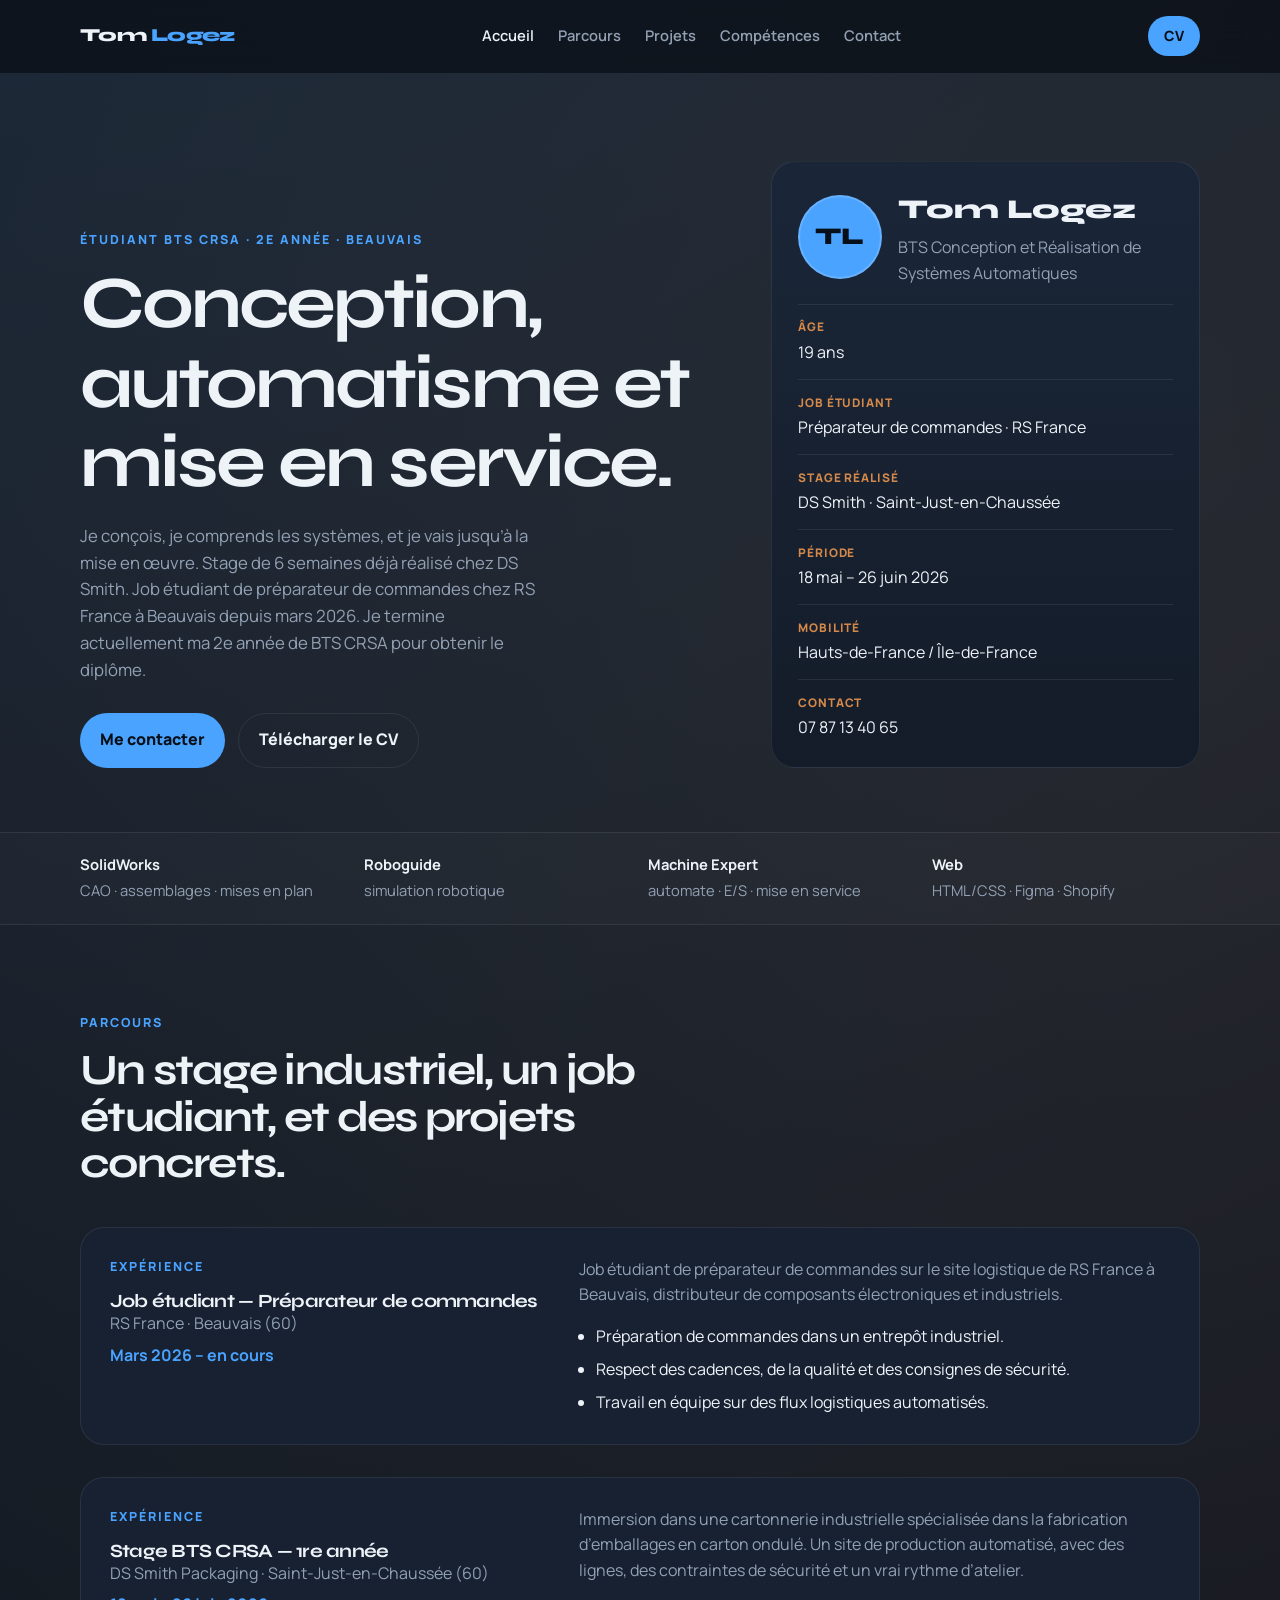
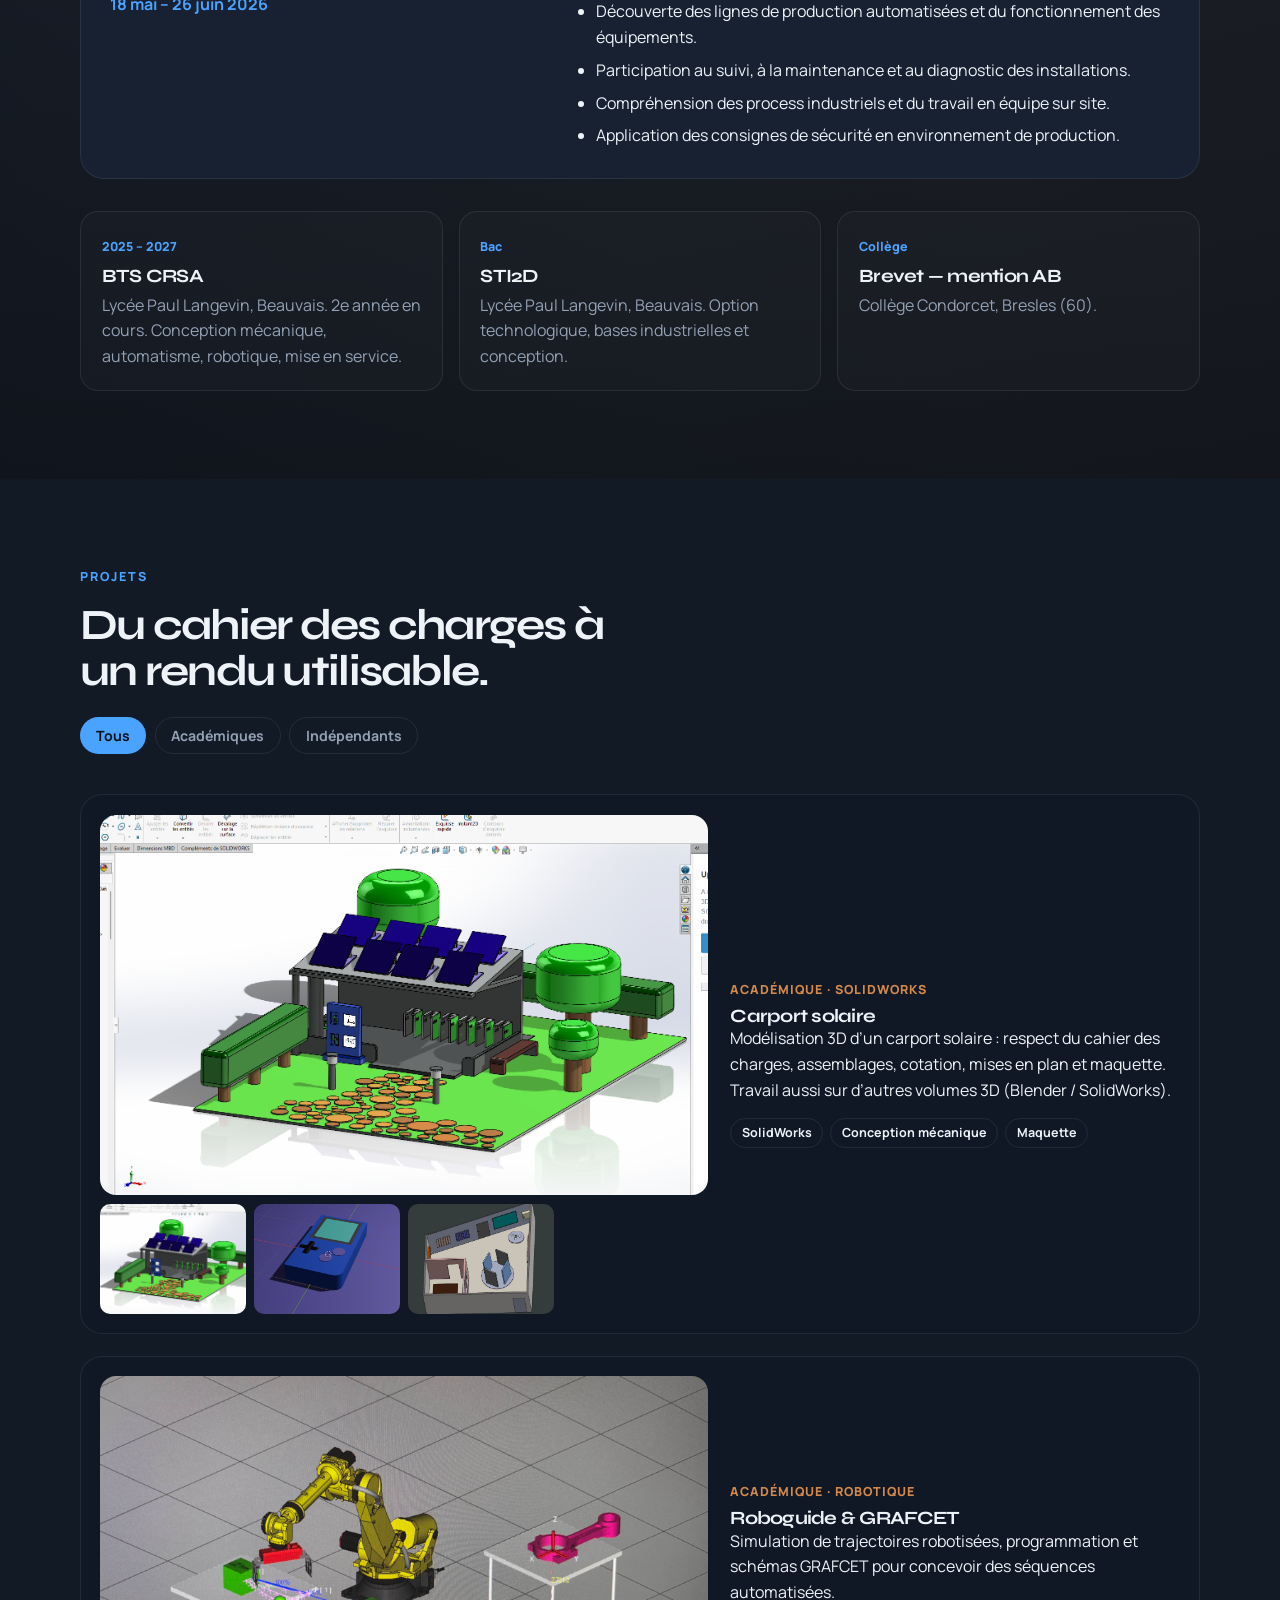
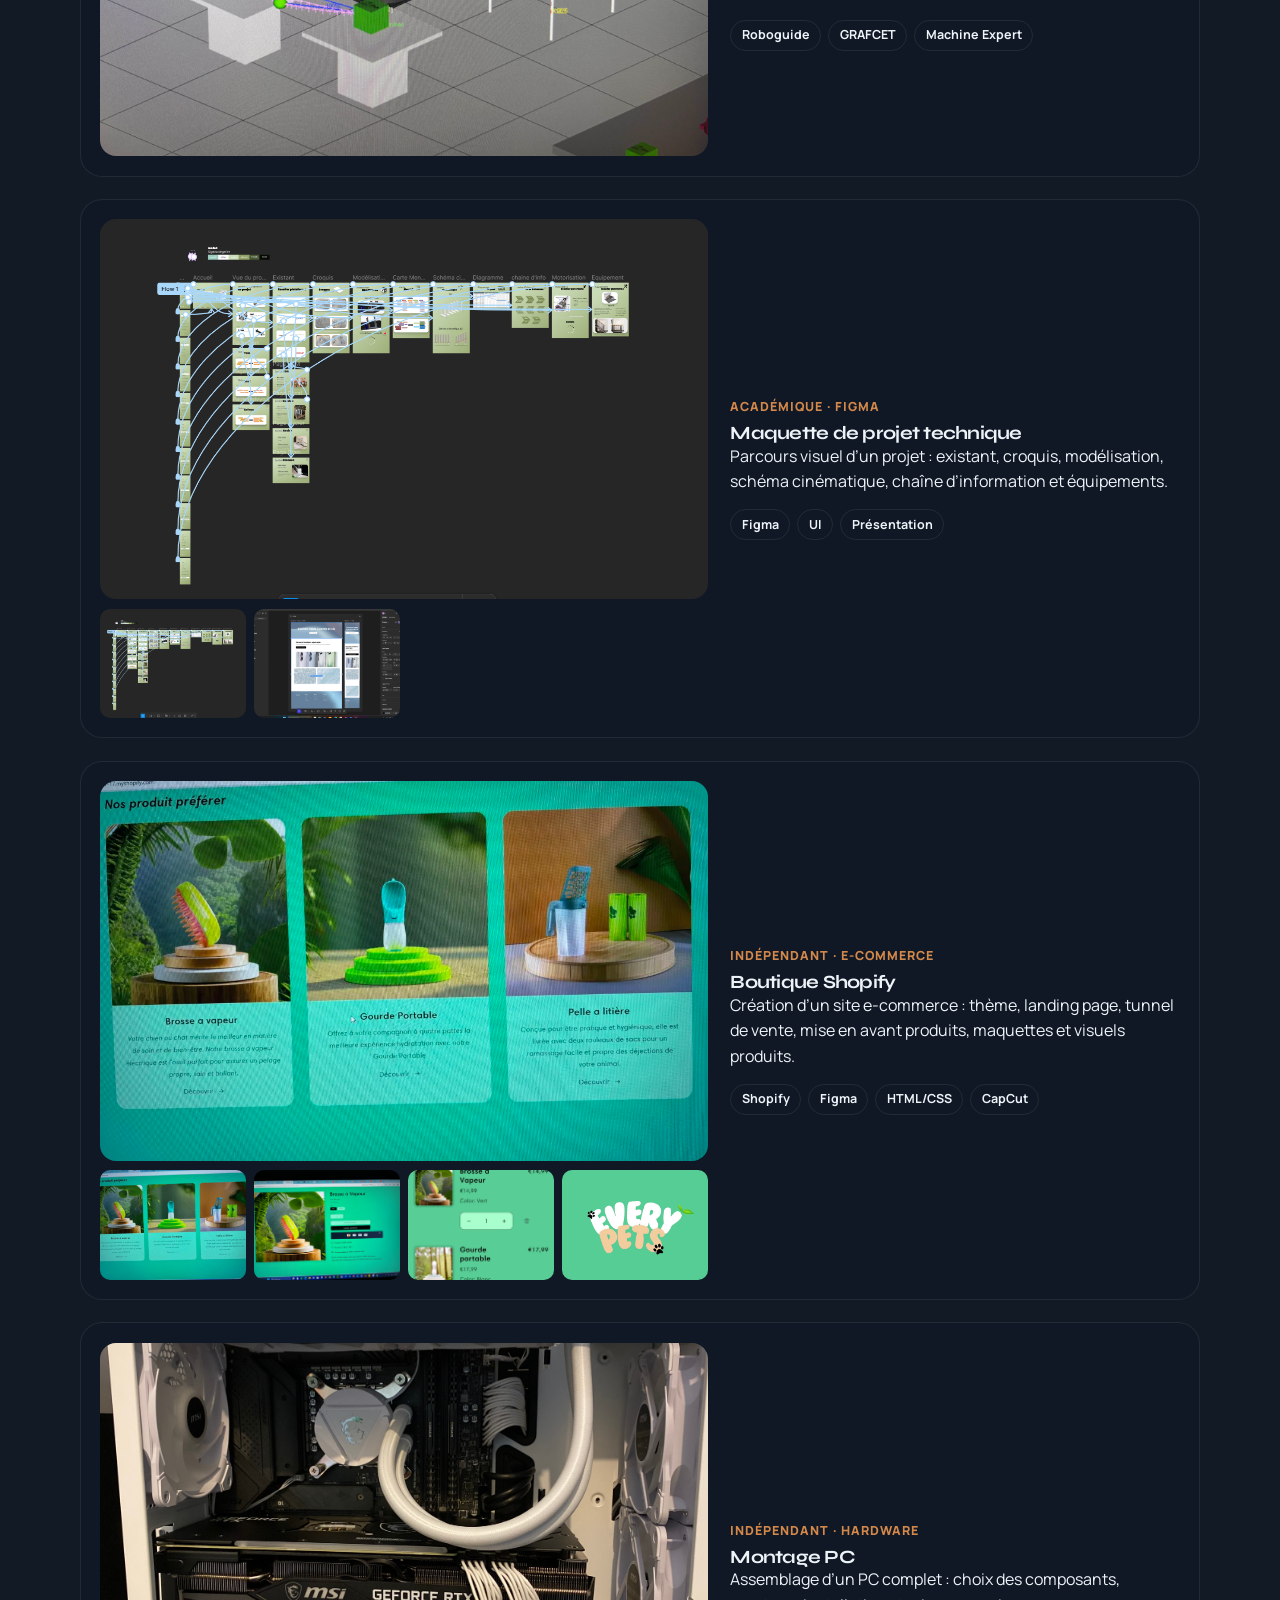
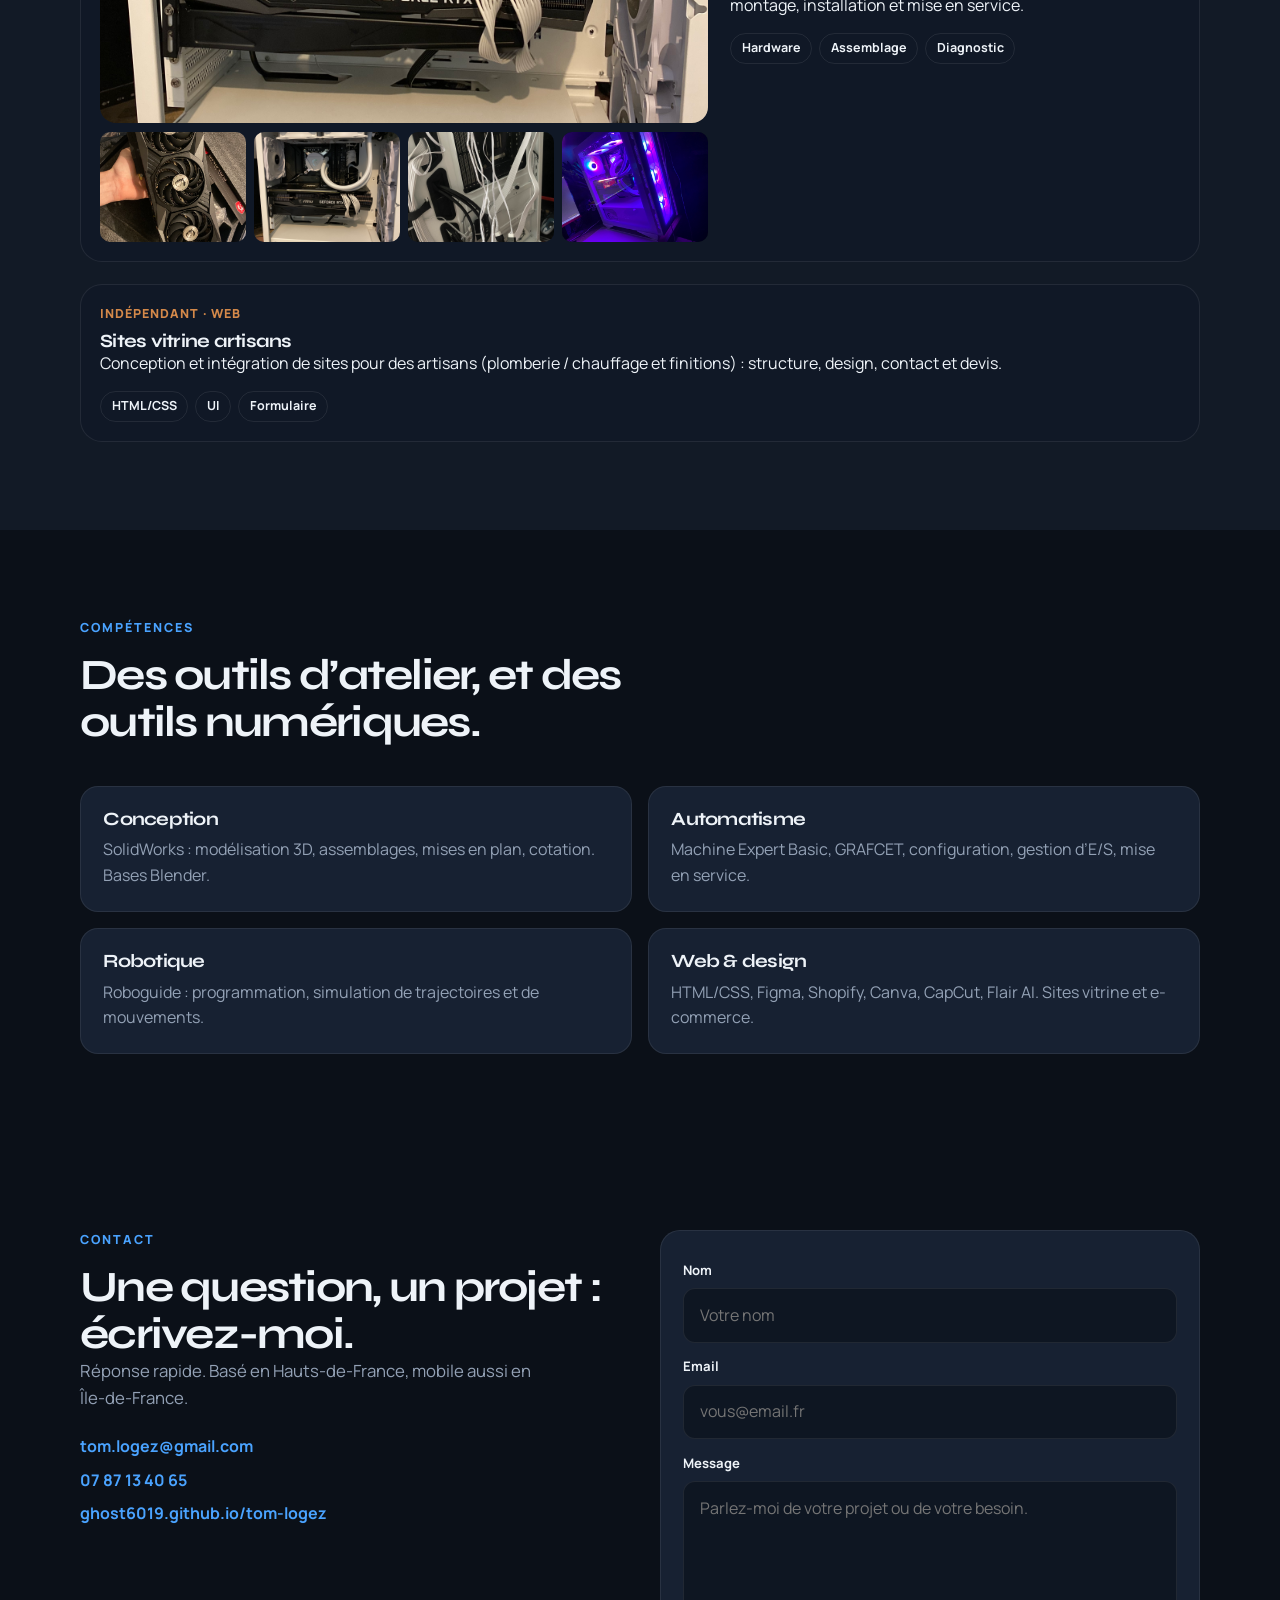
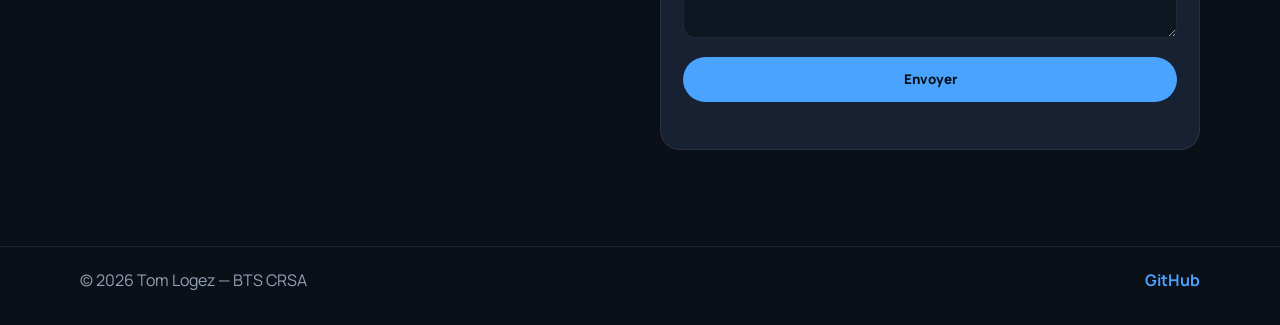
==== commit bf03a946: "Specify RS France role as order picker since March 2026." ====
--- a/index.html
+++ b/index.html
@@ -36,8 +36,8 @@
           <h1>Conception, automatisme et mise en service.</h1>
           <p class="lead">
             Je conçois, je comprends les systèmes, et je vais jusqu’à la mise en œuvre.
-            Stage de 6 semaines déjà réalisé chez DS Smith. Job étudiant en cours chez RS France
-            à Beauvais. Je termine actuellement ma 2e année de BTS CRSA pour obtenir le diplôme.
+            Stage de 6 semaines déjà réalisé chez DS Smith. Job étudiant de préparateur de commandes
+            chez RS France à Beauvais depuis mars 2026. Je termine actuellement ma 2e année de BTS CRSA pour obtenir le diplôme.
           </p>
           <div class="hero__actions">
             <a class="btn" href="#contact">Me contacter</a>
@@ -57,7 +57,7 @@
           </div>
           <ul class="facts">
             <li><span>Âge</span> 19 ans</li>
-            <li><span>Job étudiant</span> RS France · Beauvais</li>
+            <li><span>Job étudiant</span> Préparateur de commandes · RS France</li>
             <li><span>Stage réalisé</span> DS Smith · Saint-Just-en-Chaussée</li>
             <li><span>Période</span> 18 mai – 26 juin 2026</li>
             <li><span>Mobilité</span> Hauts-de-France / Île-de-France</li>
@@ -86,17 +86,17 @@
         <article class="stage">
           <div class="stage__meta">
             <p class="eyebrow">Expérience</p>
-            <h3>Job étudiant — Logistique</h3>
+            <h3>Job étudiant — Préparateur de commandes</h3>
             <p class="stage__where">RS France · Beauvais (60)</p>
-            <p class="stage__when">2026 – en cours</p>
+            <p class="stage__when">Mars 2026 – en cours</p>
           </div>
           <div class="stage__body">
             <p>
-              Job étudiant sur le site logistique de RS France à Beauvais, distributeur
-              de composants électroniques et industriels.
+              Job étudiant de préparateur de commandes sur le site logistique de RS France à Beauvais,
+              distributeur de composants électroniques et industriels.
             </p>
             <ul>
-              <li>Préparation et expédition de commandes dans un entrepôt industriel.</li>
+              <li>Préparation de commandes dans un entrepôt industriel.</li>
               <li>Respect des cadences, de la qualité et des consignes de sécurité.</li>
               <li>Travail en équipe sur des flux logistiques automatisés.</li>
             </ul>
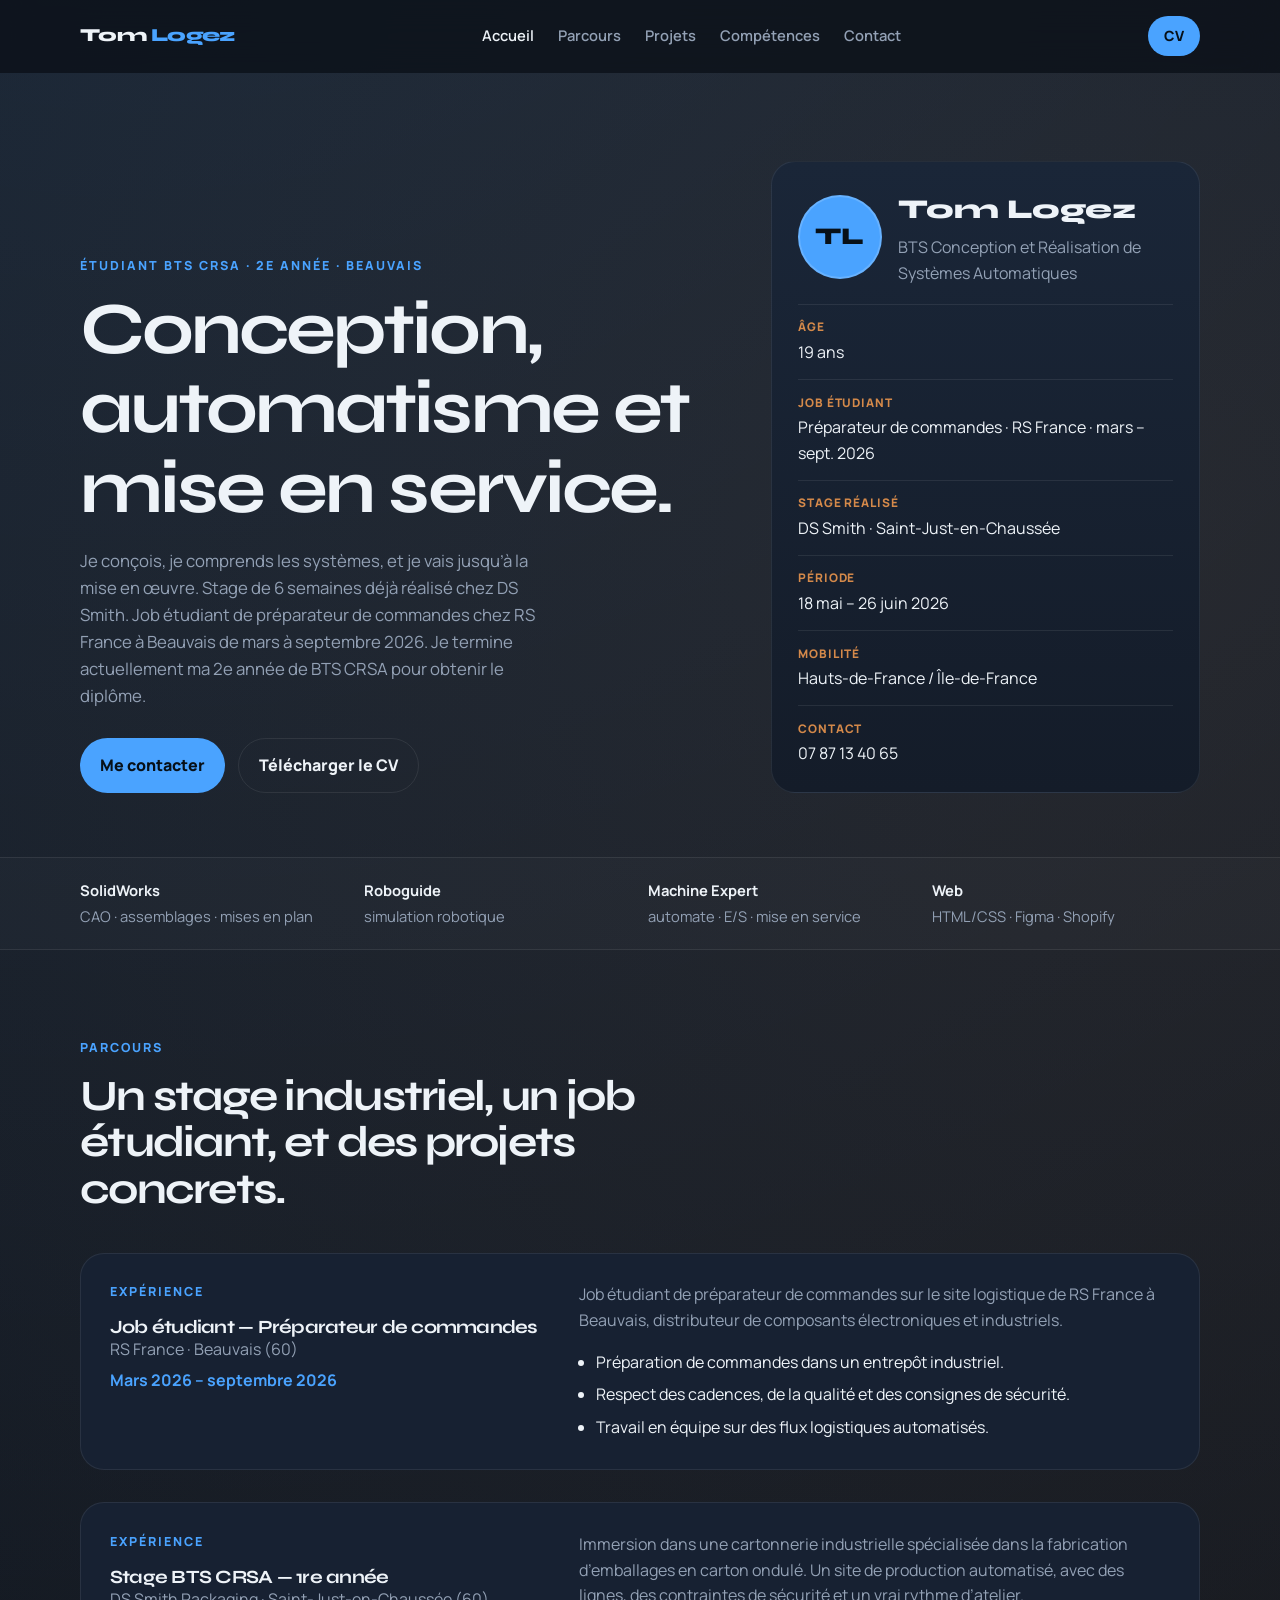
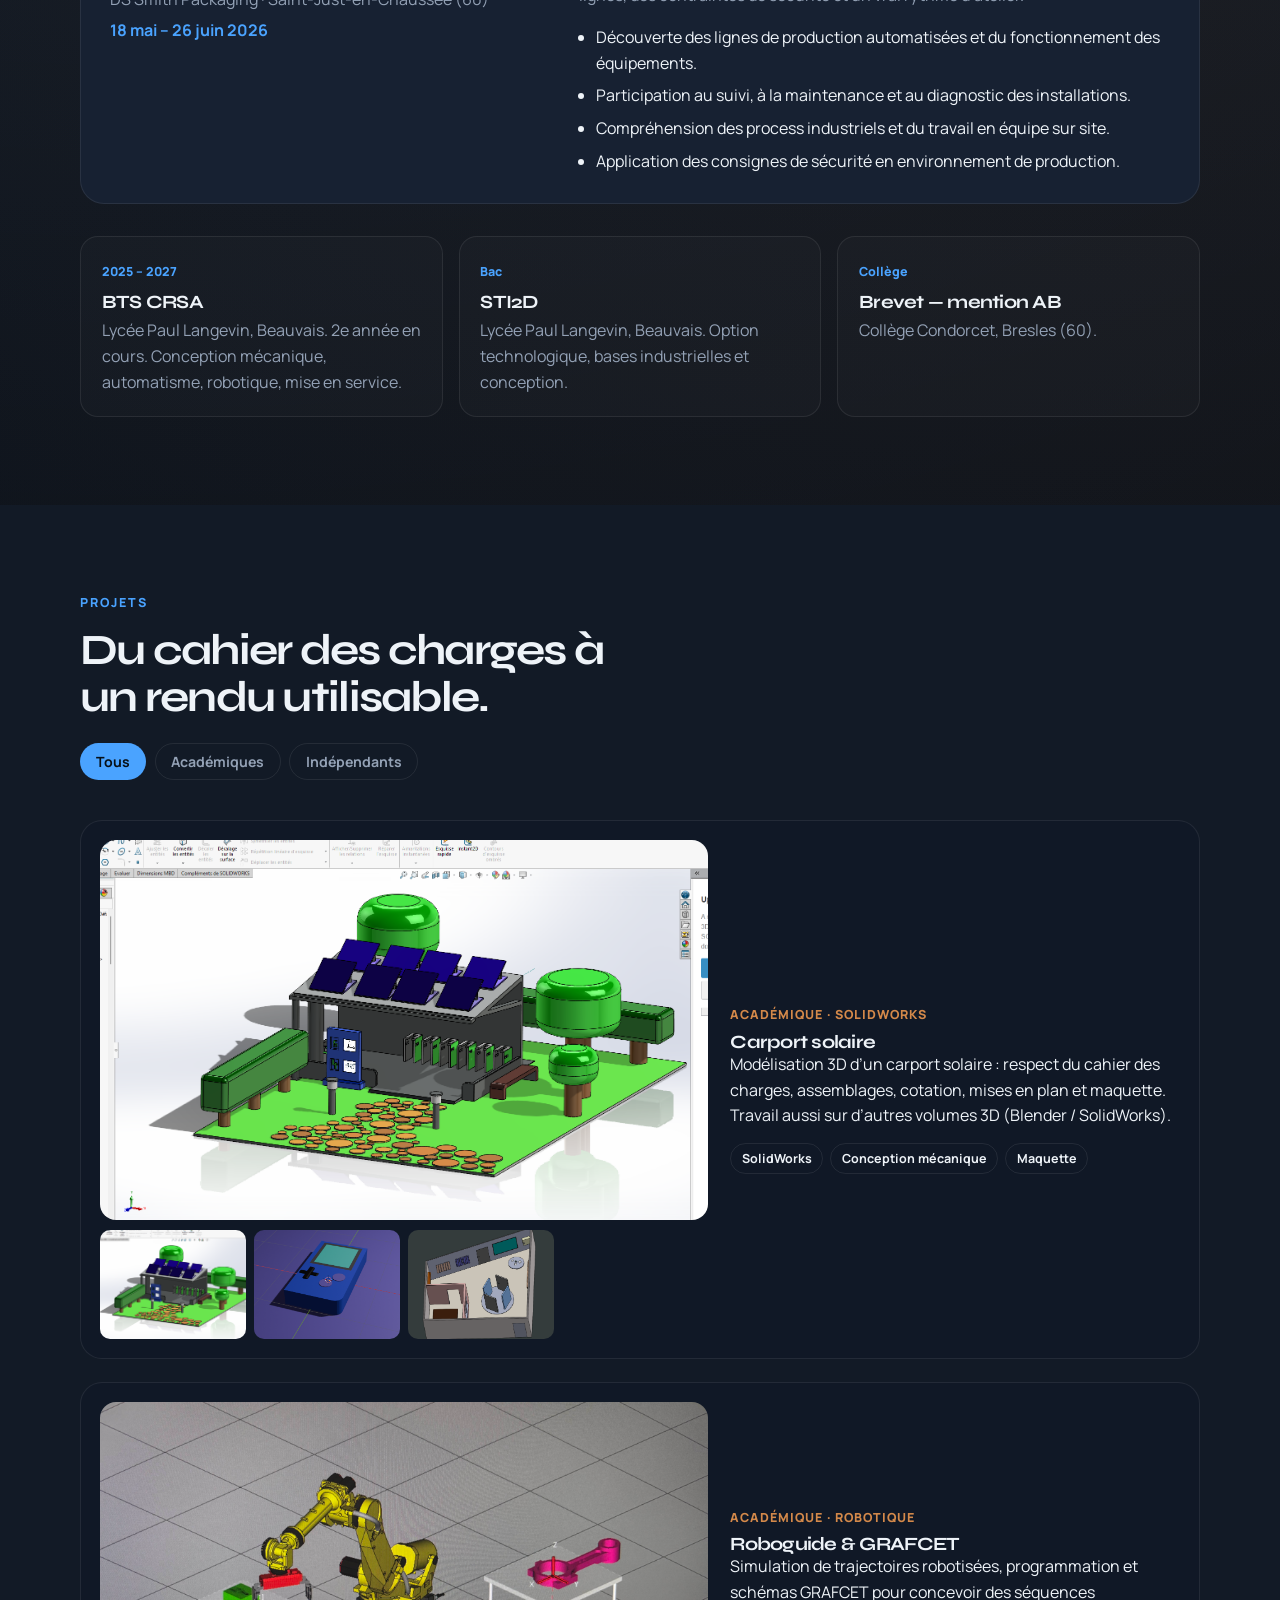
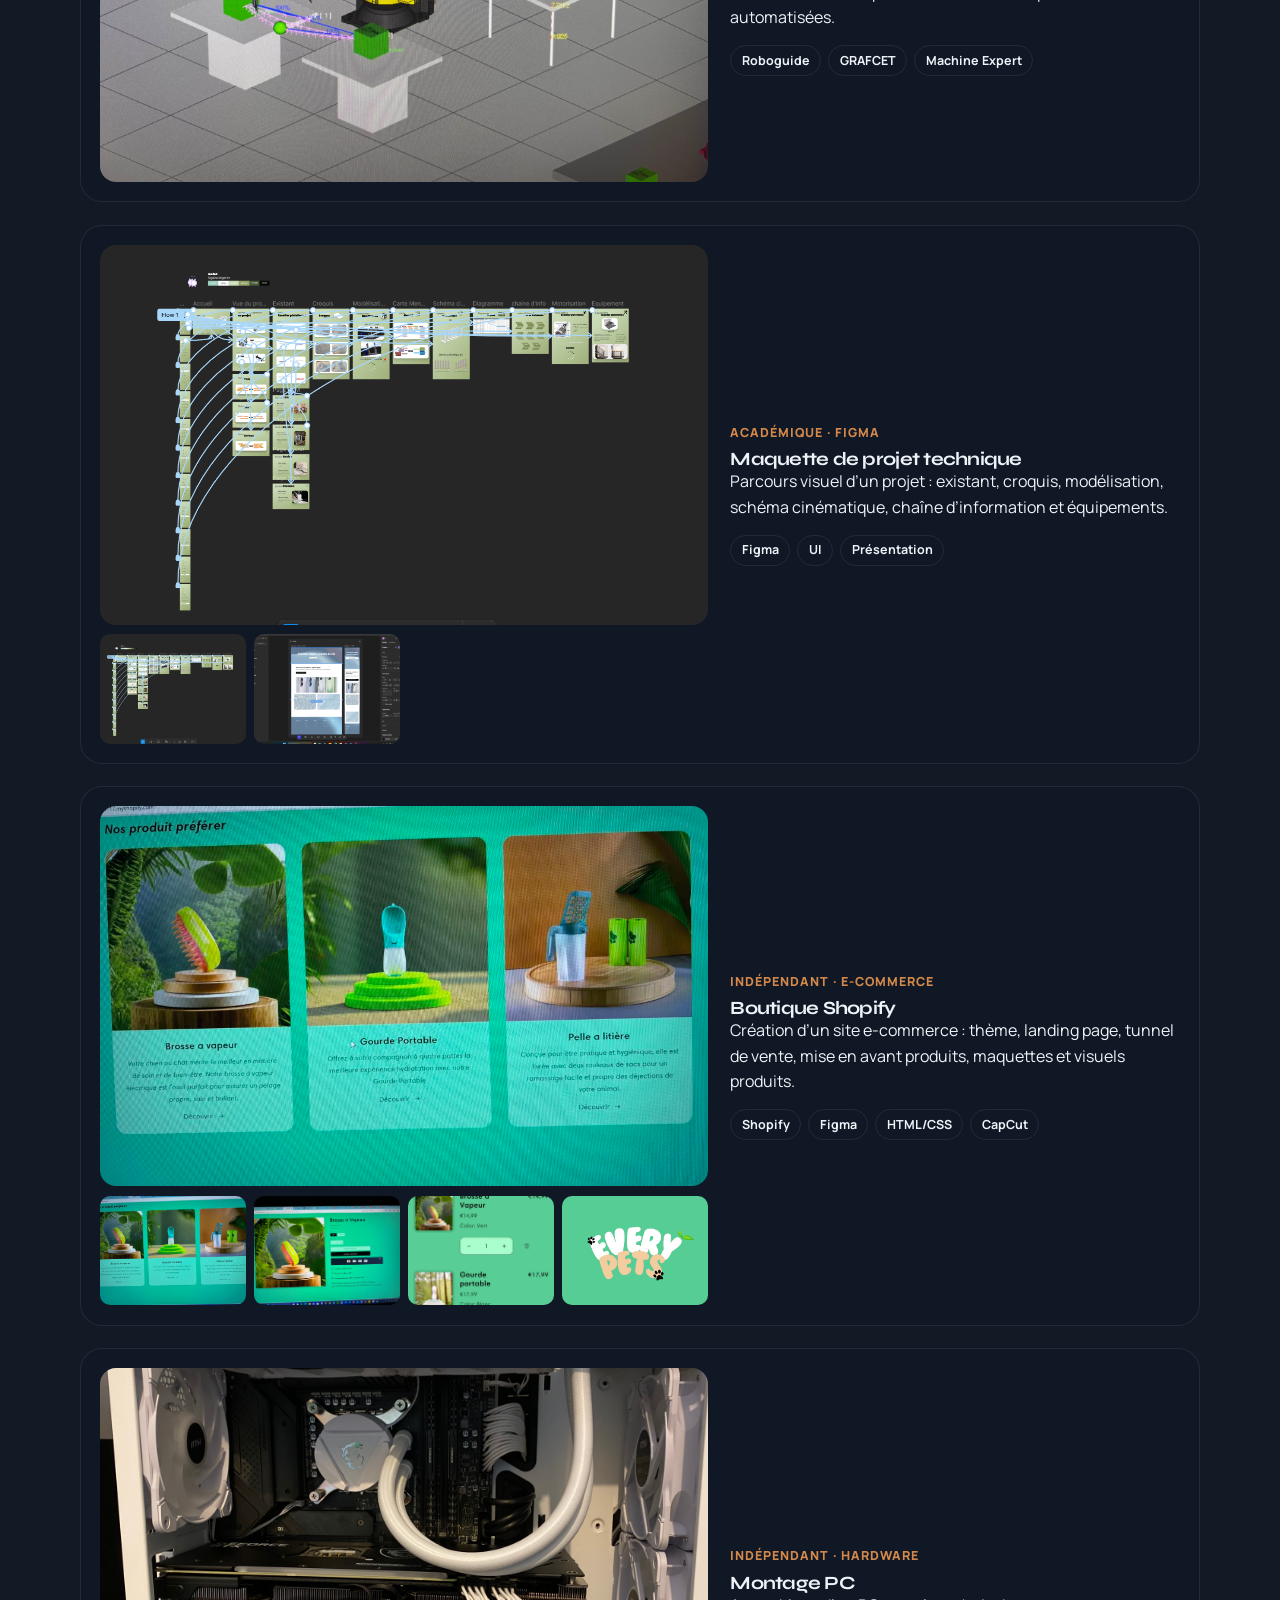
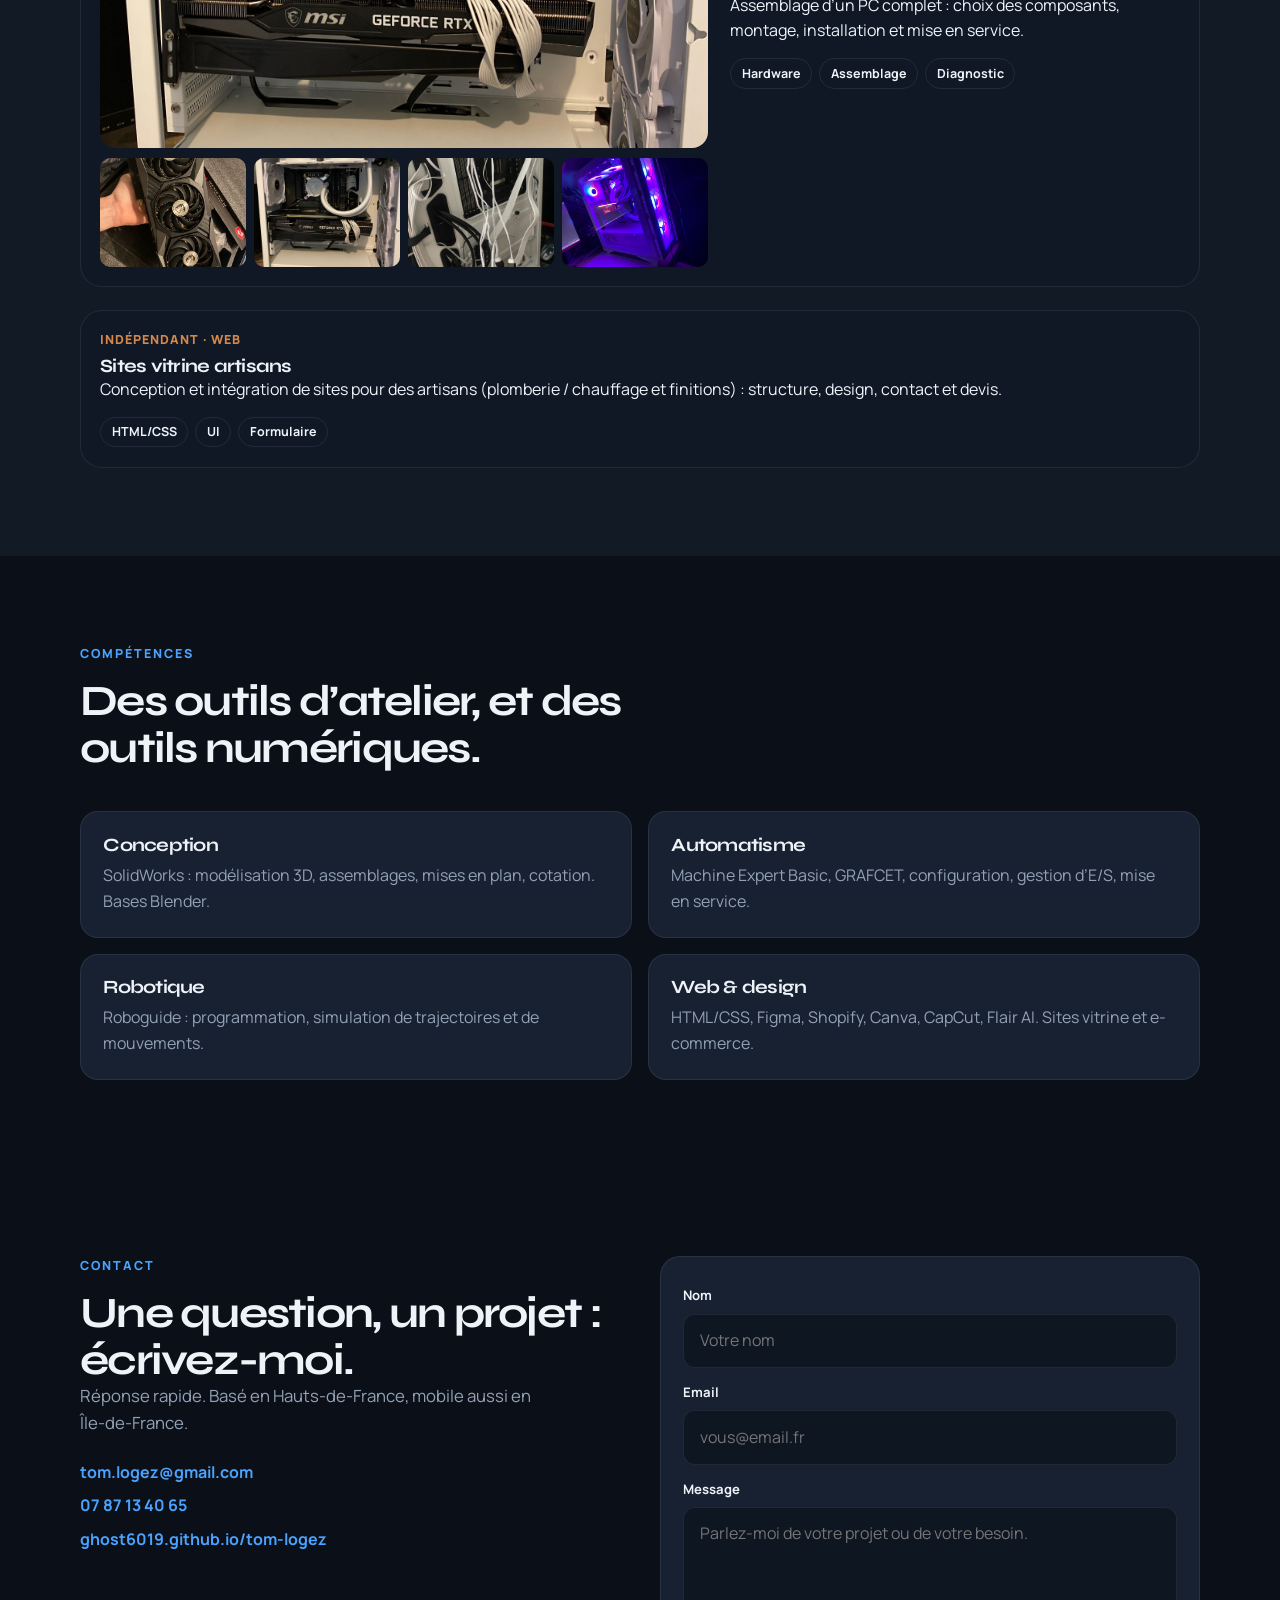
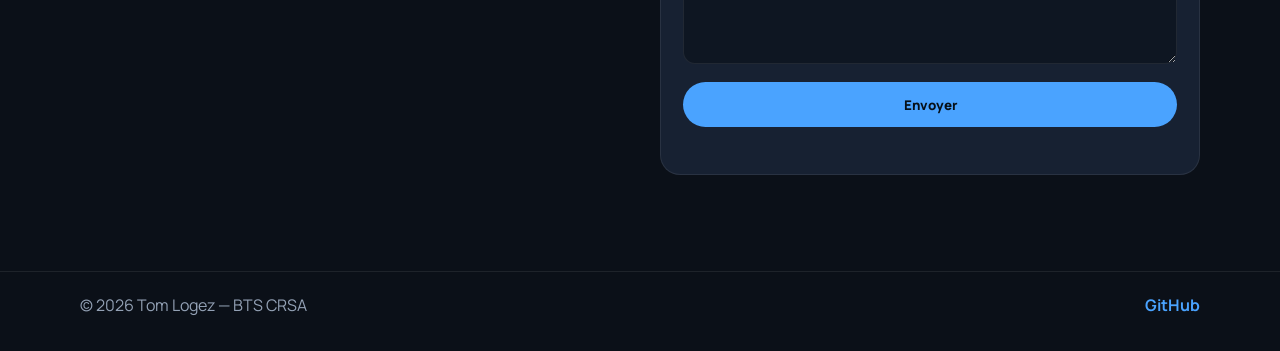
==== commit f3c2832d: "Mark the RS France student job as ended in September 2026." ====
--- a/index.html
+++ b/index.html
@@ -37,7 +37,7 @@
           <p class="lead">
             Je conçois, je comprends les systèmes, et je vais jusqu’à la mise en œuvre.
             Stage de 6 semaines déjà réalisé chez DS Smith. Job étudiant de préparateur de commandes
-            chez RS France à Beauvais depuis mars 2026. Je termine actuellement ma 2e année de BTS CRSA pour obtenir le diplôme.
+            chez RS France à Beauvais de mars à septembre 2026. Je termine actuellement ma 2e année de BTS CRSA pour obtenir le diplôme.
           </p>
           <div class="hero__actions">
             <a class="btn" href="#contact">Me contacter</a>
@@ -57,7 +57,7 @@
           </div>
           <ul class="facts">
             <li><span>Âge</span> 19 ans</li>
-            <li><span>Job étudiant</span> Préparateur de commandes · RS France</li>
+            <li><span>Job étudiant</span> Préparateur de commandes · RS France · mars – sept. 2026</li>
             <li><span>Stage réalisé</span> DS Smith · Saint-Just-en-Chaussée</li>
             <li><span>Période</span> 18 mai – 26 juin 2026</li>
             <li><span>Mobilité</span> Hauts-de-France / Île-de-France</li>
@@ -88,7 +88,7 @@
             <p class="eyebrow">Expérience</p>
             <h3>Job étudiant — Préparateur de commandes</h3>
             <p class="stage__where">RS France · Beauvais (60)</p>
-            <p class="stage__when">Mars 2026 – en cours</p>
+            <p class="stage__when">Mars 2026 – septembre 2026</p>
           </div>
           <div class="stage__body">
             <p>
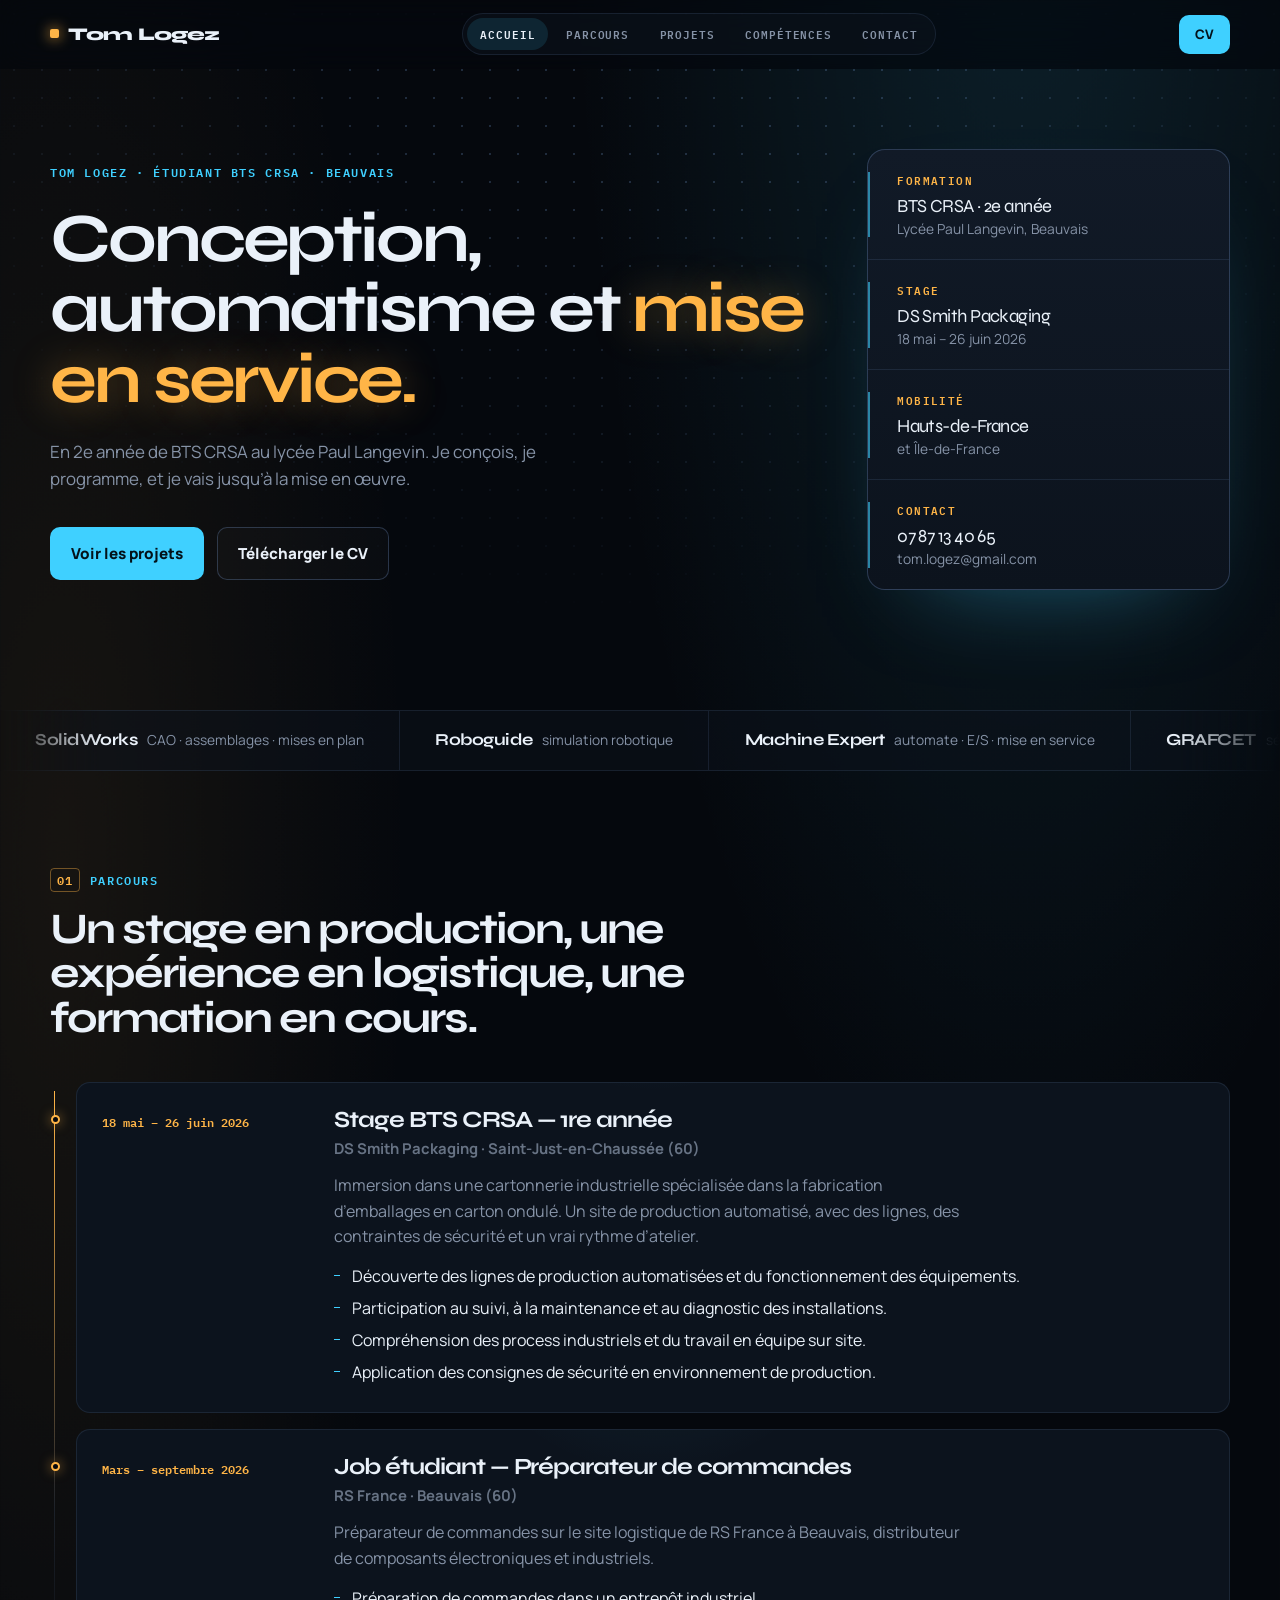
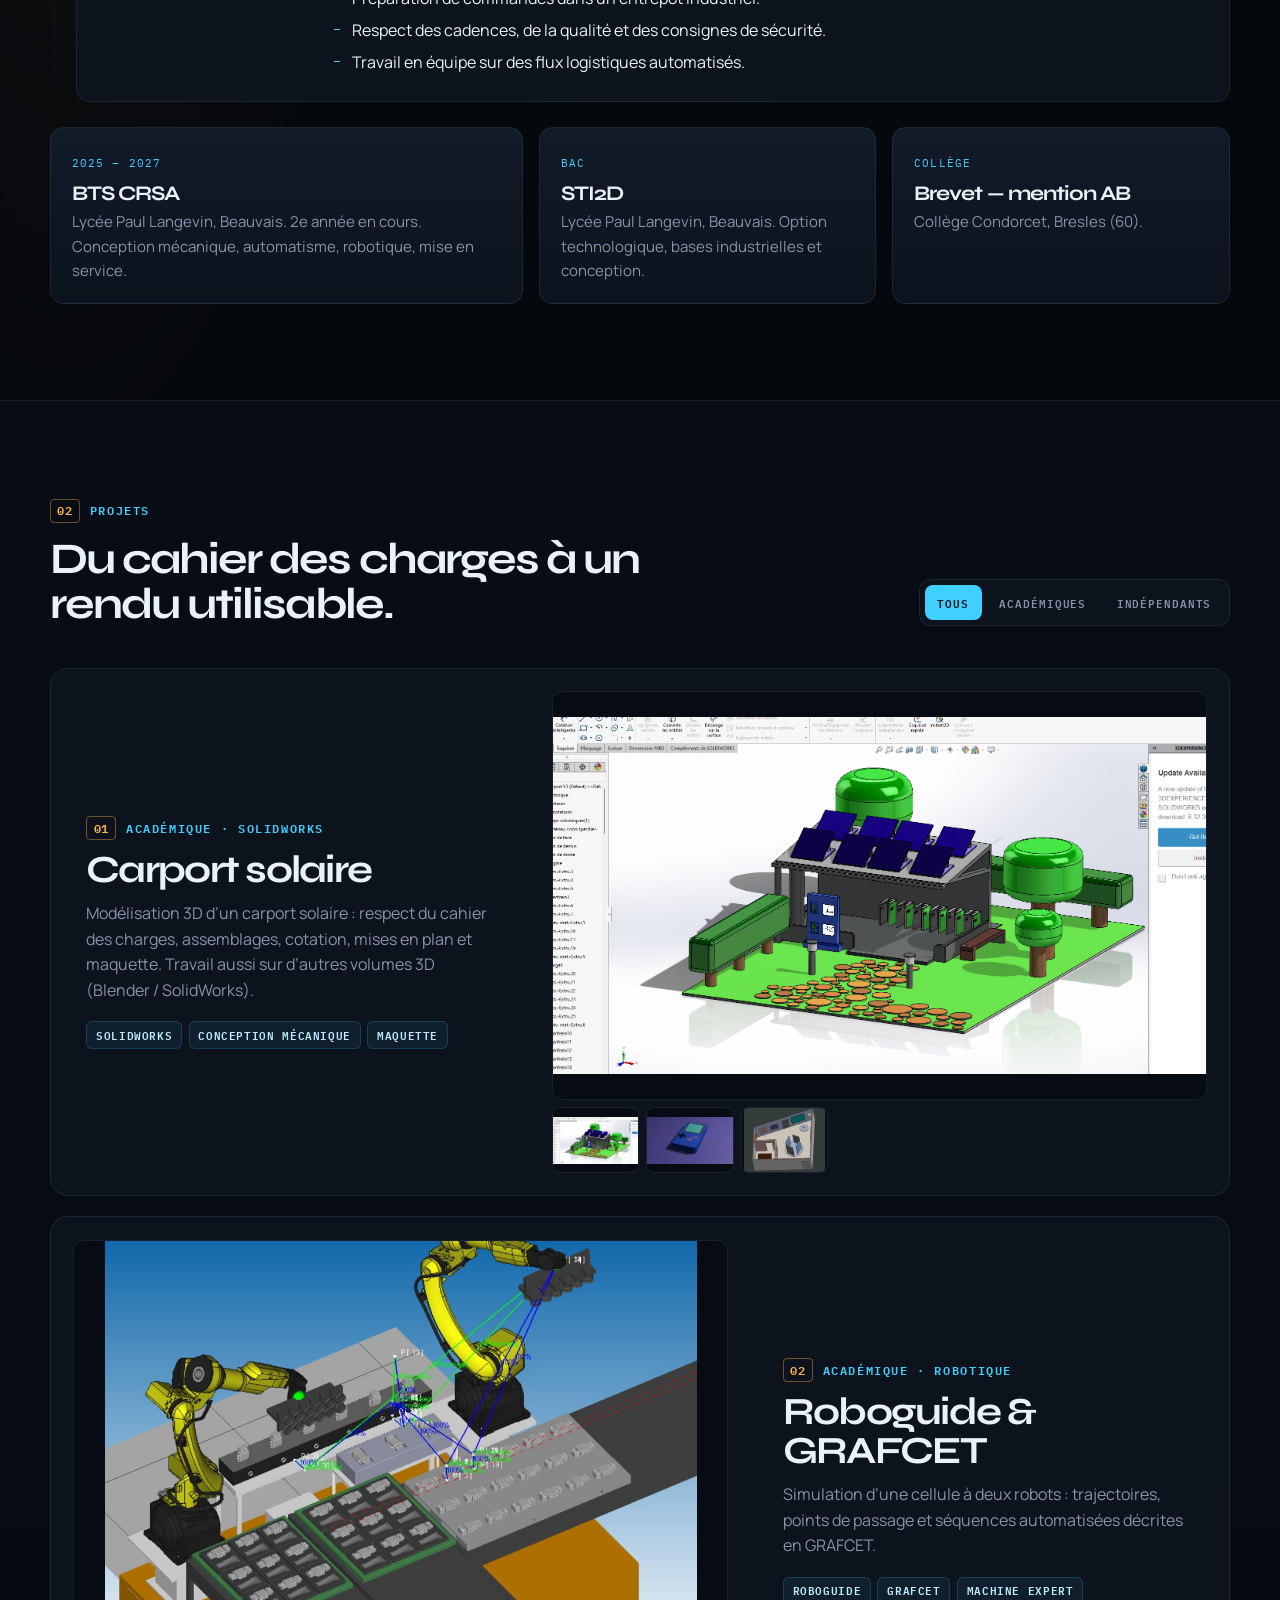
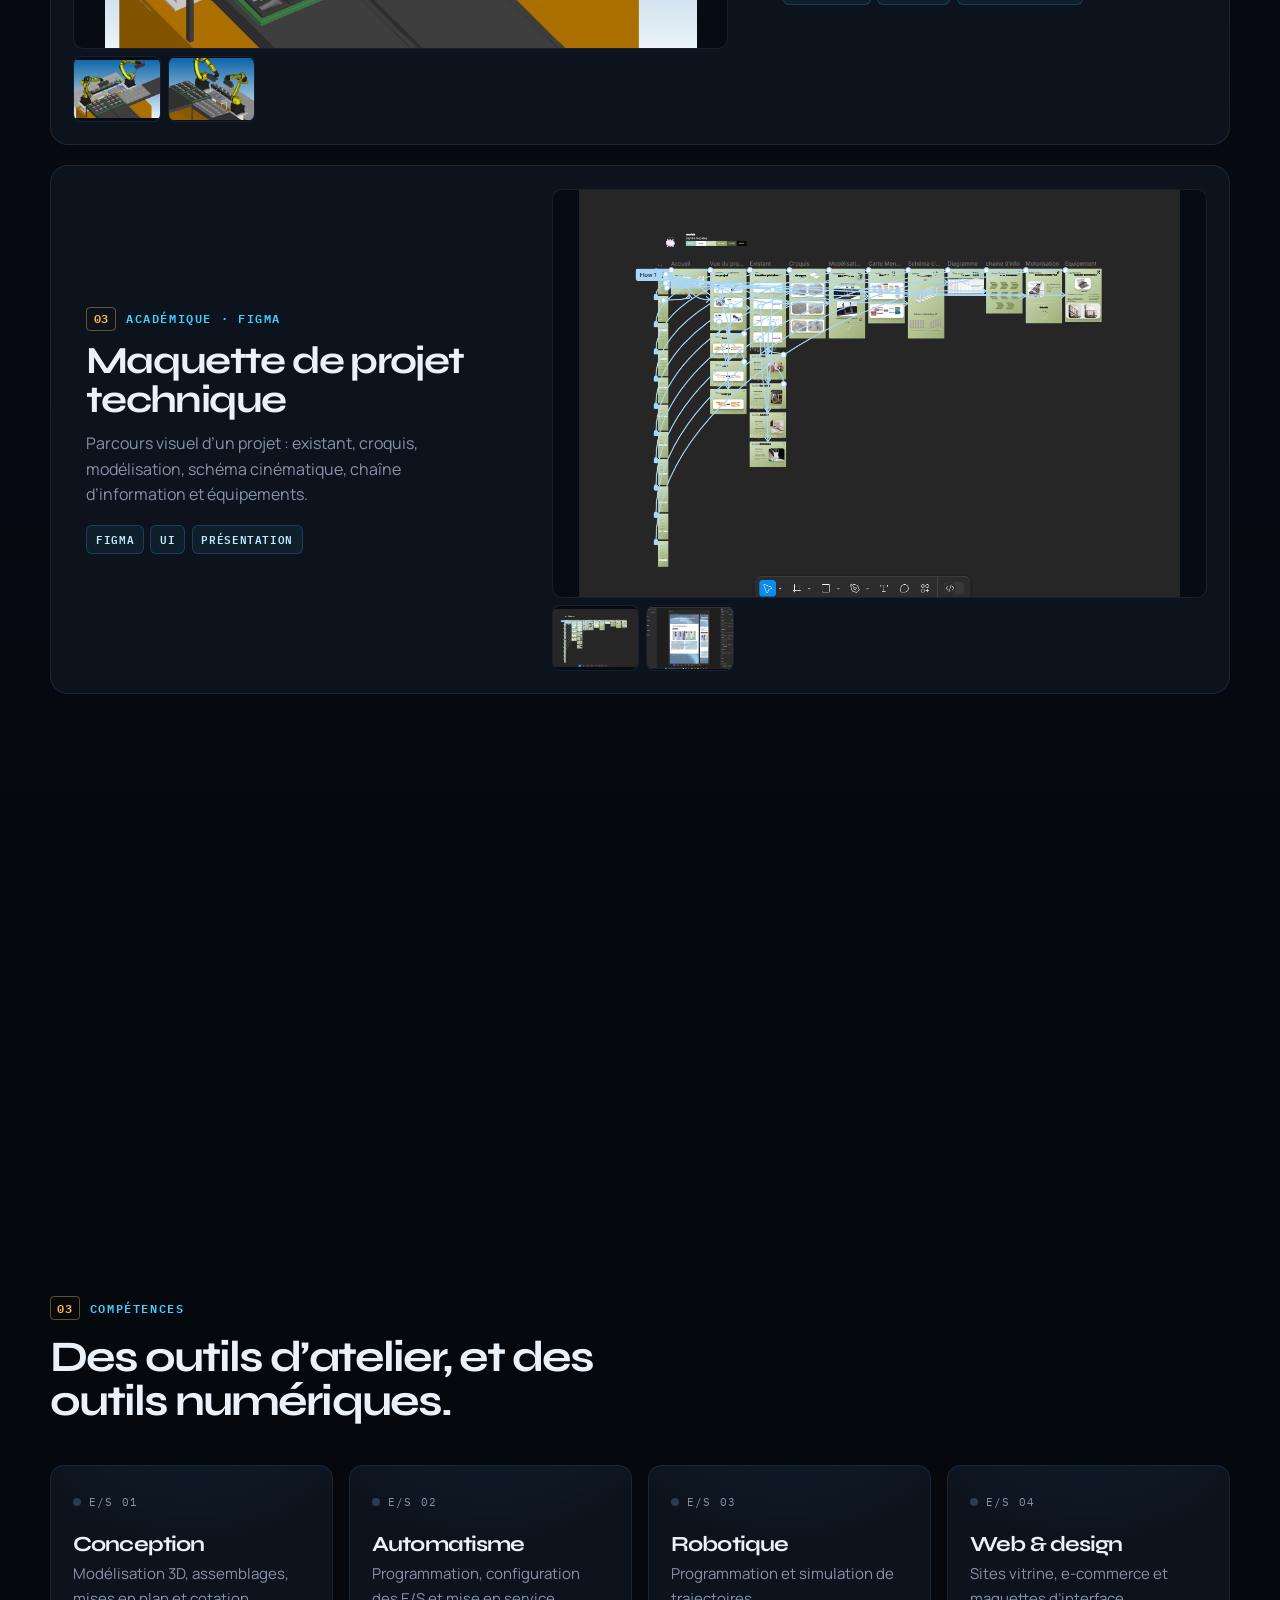
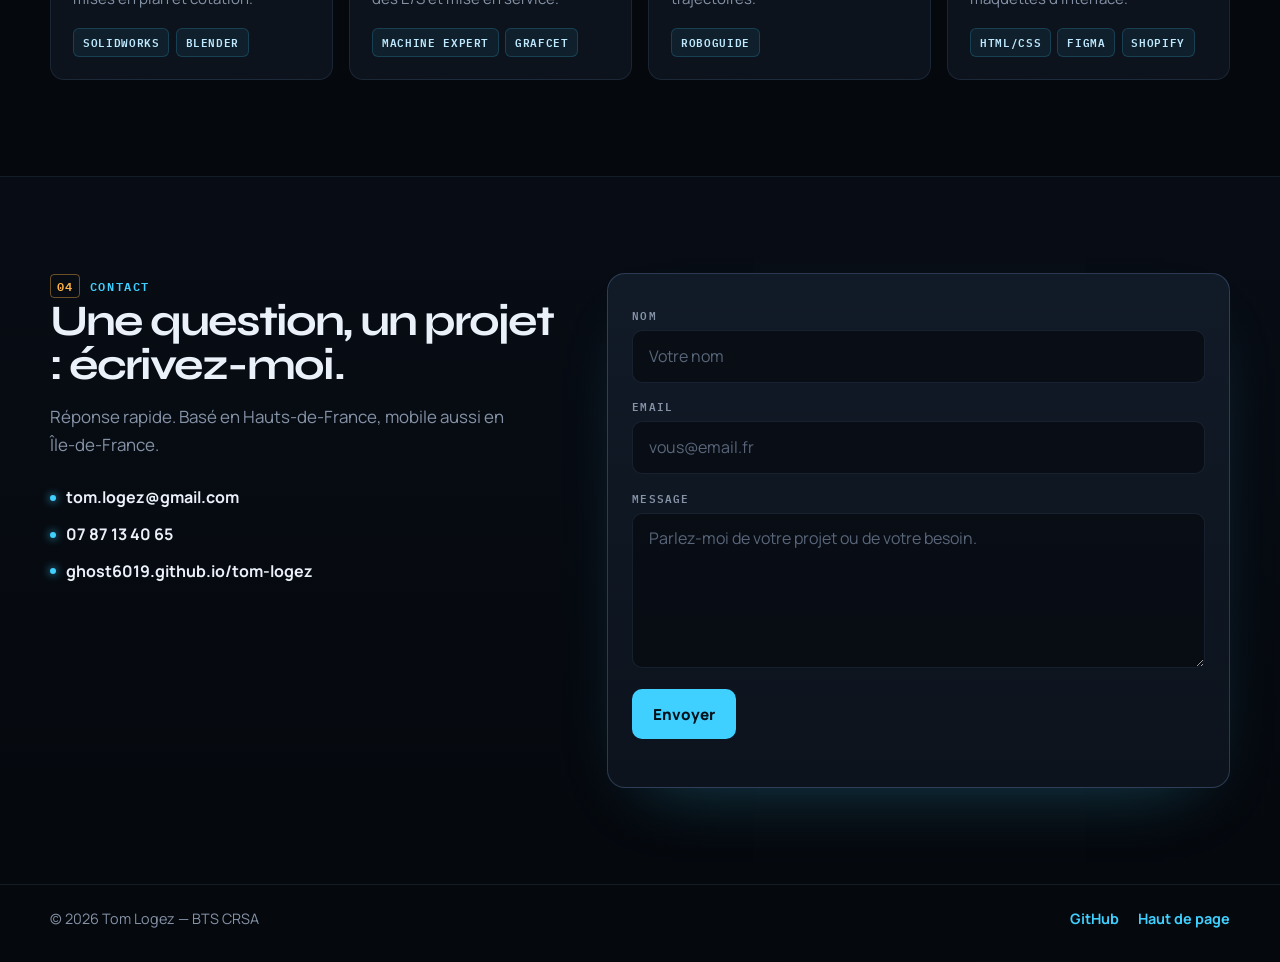
==== commit f6f38e8e: "Redesign the portfolio with a two-column hero and new Roboguide visuals." ====
--- a/index.html
+++ b/index.html
@@ -7,19 +7,21 @@
   <meta name="description" content="Portfolio de Tom Logez, étudiant en BTS CRSA à Beauvais. Automatisme, conception SolidWorks, robotique et projets web.">
   <link rel="preconnect" href="https://fonts.googleapis.com">
   <link rel="preconnect" href="https://fonts.gstatic.com" crossorigin>
-  <link href="https://fonts.googleapis.com/css2?family=Manrope:wght@400;500;600;700;800&family=Syne:wght@700;800&display=swap" rel="stylesheet">
+  <link href="https://fonts.googleapis.com/css2?family=IBM+Plex+Mono:wght@500;600&family=Manrope:wght@400;500;600;700;800&family=Syne:wght@700;800&display=swap" rel="stylesheet">
   <link rel="stylesheet" href="css/styles.css">
 </head>
 <body>
+  <a class="skip" href="#accueil">Aller au contenu</a>
   <header class="header" id="header">
     <div class="wrap header__inner">
-      <a class="logo" href="#accueil">Tom <span>Logez</span></a>
+      <a class="logo" href="#accueil">Tom Logez</a>
       <nav class="nav" id="nav" aria-label="Navigation principale">
         <a href="#accueil">Accueil</a>
         <a href="#parcours">Parcours</a>
         <a href="#projets">Projets</a>
         <a href="#competences">Compétences</a>
         <a href="#contact">Contact</a>
+        <a class="nav__cv" href="cv.html">Voir le CV</a>
       </nav>
       <a class="btn btn--small" href="cv.html">CV</a>
       <button class="burger" id="burger" type="button" aria-label="Ouvrir le menu" aria-expanded="false">
@@ -32,100 +34,97 @@
     <section class="hero" id="accueil">
       <div class="wrap hero__grid">
         <div class="hero__copy">
-          <p class="eyebrow">Étudiant BTS CRSA · 2e année · Beauvais</p>
-          <h1>Conception, automatisme et mise en service.</h1>
+          <p class="eyebrow">Tom Logez · Étudiant BTS CRSA · Beauvais</p>
+          <h1>Conception, automatisme et <em>mise en service.</em></h1>
           <p class="lead">
-            Je conçois, je comprends les systèmes, et je vais jusqu’à la mise en œuvre.
-            Stage de 6 semaines déjà réalisé chez DS Smith. Job étudiant de préparateur de commandes
-            chez RS France à Beauvais de mars à septembre 2026. Je termine actuellement ma 2e année de BTS CRSA pour obtenir le diplôme.
+            En 2e année de BTS CRSA au lycée Paul Langevin. Je conçois, je programme,
+            et je vais jusqu’à la mise en œuvre.
           </p>
           <div class="hero__actions">
-            <a class="btn" href="#contact">Me contacter</a>
+            <a class="btn" href="#projets">Voir les projets</a>
             <a class="btn btn--ghost" href="cv.html">Télécharger le CV</a>
           </div>
         </div>
-        <aside class="hero__panel" aria-label="Infos clés">
-          <div class="hero__identity">
-            <div class="photo" data-photo>
-              <img src="assets/photo.jpg" alt="Tom Logez">
-              <span>TL</span>
-            </div>
-            <div>
-              <p class="hero__name">Tom Logez</p>
-              <p class="hero__role">BTS Conception et Réalisation de Systèmes Automatiques</p>
-            </div>
-          </div>
-          <ul class="facts">
-            <li><span>Âge</span> 19 ans</li>
-            <li><span>Job étudiant</span> Préparateur de commandes · RS France · mars – sept. 2026</li>
-            <li><span>Stage réalisé</span> DS Smith · Saint-Just-en-Chaussée</li>
-            <li><span>Période</span> 18 mai – 26 juin 2026</li>
-            <li><span>Mobilité</span> Hauts-de-France / Île-de-France</li>
-            <li><span>Contact</span> 07 87 13 40 65</li>
-          </ul>
-        </aside>
-      </div>
-    </section>
-
-    <section class="strip">
-      <div class="wrap strip__inner">
+
+        <dl class="specs" aria-label="Infos clés">
+          <div>
+            <dt>Formation</dt>
+            <dd>BTS CRSA · 2e année<small>Lycée Paul Langevin, Beauvais</small></dd>
+          </div>
+          <div>
+            <dt>Stage</dt>
+            <dd>DS Smith Packaging<small>18 mai – 26 juin 2026</small></dd>
+          </div>
+          <div>
+            <dt>Mobilité</dt>
+            <dd>Hauts-de-France<small>et Île-de-France</small></dd>
+          </div>
+          <div>
+            <dt>Contact</dt>
+            <dd><a href="tel:+33787134065">07 87 13 40 65</a><small><a href="mailto:tom.logez@gmail.com">tom.logez@gmail.com</a></small></dd>
+          </div>
+        </dl>
+      </div>
+    </section>
+
+    <section class="ticker" aria-label="Outils">
+      <div class="ticker__track">
         <p><strong>SolidWorks</strong> CAO · assemblages · mises en plan</p>
         <p><strong>Roboguide</strong> simulation robotique</p>
         <p><strong>Machine Expert</strong> automate · E/S · mise en service</p>
-        <p><strong>Web</strong> HTML/CSS · Figma · Shopify</p>
+        <p><strong>GRAFCET</strong> séquences automatisées</p>
+        <p><strong>Figma</strong> maquettes d’interface</p>
+        <p><strong>HTML/CSS</strong> sites vitrine</p>
+        <p><strong>Shopify</strong> e-commerce</p>
       </div>
     </section>
 
     <section class="section" id="parcours">
       <div class="wrap">
         <div class="section__head">
-          <p class="eyebrow">Parcours</p>
-          <h2>Un stage industriel, un job étudiant, et des projets concrets.</h2>
-        </div>
-
-        <article class="stage">
-          <div class="stage__meta">
-            <p class="eyebrow">Expérience</p>
-            <h3>Job étudiant — Préparateur de commandes</h3>
-            <p class="stage__where">RS France · Beauvais (60)</p>
-            <p class="stage__when">Mars 2026 – septembre 2026</p>
-          </div>
-          <div class="stage__body">
-            <p>
-              Job étudiant de préparateur de commandes sur le site logistique de RS France à Beauvais,
-              distributeur de composants électroniques et industriels.
-            </p>
-            <ul>
-              <li>Préparation de commandes dans un entrepôt industriel.</li>
-              <li>Respect des cadences, de la qualité et des consignes de sécurité.</li>
-              <li>Travail en équipe sur des flux logistiques automatisés.</li>
-            </ul>
-          </div>
-        </article>
-
-        <article class="stage">
-          <div class="stage__meta">
-            <p class="eyebrow">Expérience</p>
-            <h3>Stage BTS CRSA — 1re année</h3>
-            <p class="stage__where">DS Smith Packaging · Saint-Just-en-Chaussée (60)</p>
-            <p class="stage__when">18 mai – 26 juin 2026</p>
-          </div>
-          <div class="stage__body">
-            <p>
-              Immersion dans une cartonnerie industrielle spécialisée dans la fabrication
-              d’emballages en carton ondulé. Un site de production automatisé, avec des
-              lignes, des contraintes de sécurité et un vrai rythme d’atelier.
-            </p>
-            <ul>
-              <li>Découverte des lignes de production automatisées et du fonctionnement des équipements.</li>
-              <li>Participation au suivi, à la maintenance et au diagnostic des installations.</li>
-              <li>Compréhension des process industriels et du travail en équipe sur site.</li>
-              <li>Application des consignes de sécurité en environnement de production.</li>
-            </ul>
-          </div>
-        </article>
-
-        <div class="timeline">
+          <p class="eyebrow"><span>01</span> Parcours</p>
+          <h2>Un stage en production, une expérience en logistique, une formation en cours.</h2>
+        </div>
+
+        <div class="rail">
+          <article class="rail__item">
+            <p class="rail__when">18 mai – 26 juin 2026</p>
+            <div>
+              <h3>Stage BTS CRSA — 1re année</h3>
+              <p class="where">DS Smith Packaging · Saint-Just-en-Chaussée (60)</p>
+              <p>
+                Immersion dans une cartonnerie industrielle spécialisée dans la fabrication
+                d’emballages en carton ondulé. Un site de production automatisé, avec des
+                lignes, des contraintes de sécurité et un vrai rythme d’atelier.
+              </p>
+              <ul>
+                <li>Découverte des lignes de production automatisées et du fonctionnement des équipements.</li>
+                <li>Participation au suivi, à la maintenance et au diagnostic des installations.</li>
+                <li>Compréhension des process industriels et du travail en équipe sur site.</li>
+                <li>Application des consignes de sécurité en environnement de production.</li>
+              </ul>
+            </div>
+          </article>
+
+          <article class="rail__item">
+            <p class="rail__when">Mars – septembre 2026</p>
+            <div>
+              <h3>Job étudiant — Préparateur de commandes</h3>
+              <p class="where">RS France · Beauvais (60)</p>
+              <p>
+                Préparateur de commandes sur le site logistique de RS France à Beauvais,
+                distributeur de composants électroniques et industriels.
+              </p>
+              <ul>
+                <li>Préparation de commandes dans un entrepôt industriel.</li>
+                <li>Respect des cadences, de la qualité et des consignes de sécurité.</li>
+                <li>Travail en équipe sur des flux logistiques automatisés.</li>
+              </ul>
+            </div>
+          </article>
+        </div>
+
+        <div class="schools">
           <article>
             <span>2025 – 2027</span>
             <h3>BTS CRSA</h3>
@@ -145,32 +144,24 @@
       </div>
     </section>
 
-    <section class="section section--alt" id="projets">
+    <section class="section section--line" id="projets">
       <div class="wrap">
-        <div class="section__head">
-          <p class="eyebrow">Projets</p>
-          <h2>Du cahier des charges à un rendu utilisable.</h2>
-          <div class="filters" role="tablist" aria-label="Filtrer les projets">
-            <button type="button" class="is-on" data-filter="all">Tous</button>
-            <button type="button" data-filter="academique">Académiques</button>
-            <button type="button" data-filter="independant">Indépendants</button>
-          </div>
-        </div>
-
-        <div class="cases">
-          <article class="case" data-cat="academique">
-            <div class="case__gallery">
-              <button type="button" class="case__main" data-lightbox="assets/projets/academique/carport-1.png">
-                <img src="assets/projets/academique/carport-1.png" alt="Modélisation SolidWorks du carport solaire">
-              </button>
-              <div class="case__thumbs">
-                <button type="button" data-lightbox="assets/projets/academique/carport-1.png"><img src="assets/projets/academique/carport-1.png" alt=""></button>
-                <button type="button" data-lightbox="assets/projets/academique/carport-blender.png"><img src="assets/projets/academique/carport-blender.png" alt=""></button>
-                <button type="button" data-lightbox="assets/projets/academique/modelisation-3d.png"><img src="assets/projets/academique/modelisation-3d.png" alt=""></button>
-              </div>
-            </div>
-            <div class="case__copy">
-              <p class="project__tag">Académique · SolidWorks</p>
+        <div class="section__head section__head--row">
+          <div>
+            <p class="eyebrow"><span>02</span> Projets</p>
+            <h2>Du cahier des charges à un rendu utilisable.</h2>
+          </div>
+          <div class="filters" role="group" aria-label="Filtrer les projets">
+            <button type="button" class="is-on" data-filter="all" aria-pressed="true">Tous</button>
+            <button type="button" data-filter="academique" aria-pressed="false">Académiques</button>
+            <button type="button" data-filter="independant" aria-pressed="false">Indépendants</button>
+          </div>
+        </div>
+
+        <div class="works">
+          <article class="case work work--wide" data-cat="academique">
+            <div class="work__copy">
+              <p class="kicker"><span>01</span> Académique · SolidWorks</p>
               <h3>Carport solaire</h3>
               <p>Modélisation 3D d’un carport solaire : respect du cahier des charges, assemblages, cotation, mises en plan et maquette. Travail aussi sur d’autres volumes 3D (Blender / SolidWorks).</p>
               <ul class="tags">
@@ -179,38 +170,43 @@
                 <li>Maquette</li>
               </ul>
             </div>
-          </article>
-
-          <article class="case" data-cat="academique">
-            <div class="case__gallery">
-              <button type="button" class="case__main" data-lightbox="assets/projets/academique/roboguide.png">
-                <img src="assets/projets/academique/roboguide.png" alt="Simulation robotique Roboguide">
+            <div class="work__media">
+              <button type="button" class="shot" data-lightbox="assets/projets/academique/carport-1.png">
+                <img src="assets/projets/academique/carport-1.png" alt="Modélisation SolidWorks du carport solaire">
               </button>
-            </div>
-            <div class="case__copy">
-              <p class="project__tag">Académique · Robotique</p>
+              <div class="thumbs">
+                <button type="button" data-lightbox="assets/projets/academique/carport-1.png"><img src="assets/projets/academique/carport-1.png" alt=""></button>
+                <button type="button" data-lightbox="assets/projets/academique/carport-blender.png"><img src="assets/projets/academique/carport-blender.png" alt=""></button>
+                <button type="button" data-lightbox="assets/projets/academique/modelisation-3d.png"><img src="assets/projets/academique/modelisation-3d.png" alt=""></button>
+              </div>
+            </div>
+          </article>
+
+          <article class="case work work--wide work--flip" data-cat="academique">
+            <div class="work__copy">
+              <p class="kicker"><span>02</span> Académique · Robotique</p>
               <h3>Roboguide &amp; GRAFCET</h3>
-              <p>Simulation de trajectoires robotisées, programmation et schémas GRAFCET pour concevoir des séquences automatisées.</p>
+              <p>Simulation d’une cellule à deux robots : trajectoires, points de passage et séquences automatisées décrites en GRAFCET.</p>
               <ul class="tags">
                 <li>Roboguide</li>
                 <li>GRAFCET</li>
                 <li>Machine Expert</li>
               </ul>
             </div>
-          </article>
-
-          <article class="case" data-cat="academique">
-            <div class="case__gallery">
-              <button type="button" class="case__main" data-lightbox="assets/projets/academique/figma-1.png">
-                <img src="assets/projets/academique/figma-1.png" alt="Maquette Figma du projet académique">
+            <div class="work__media">
+              <button type="button" class="shot" data-lightbox="assets/projets/academique/roboguide-trajectoires.png">
+                <img src="assets/projets/academique/roboguide-trajectoires.png" alt="Trajectoires et points de passage des deux robots sur Roboguide">
               </button>
-              <div class="case__thumbs">
-                <button type="button" data-lightbox="assets/projets/academique/figma-1.png"><img src="assets/projets/academique/figma-1.png" alt=""></button>
-                <button type="button" data-lightbox="assets/projets/academique/figma-2.png"><img src="assets/projets/academique/figma-2.png" alt=""></button>
+              <div class="thumbs">
+                <button type="button" data-lightbox="assets/projets/academique/roboguide-trajectoires.png"><img src="assets/projets/academique/roboguide-trajectoires.png" alt=""></button>
+                <button type="button" data-lightbox="assets/projets/academique/roboguide-cellule.png"><img src="assets/projets/academique/roboguide-cellule.png" alt=""></button>
               </div>
             </div>
-            <div class="case__copy">
-              <p class="project__tag">Académique · Figma</p>
+          </article>
+
+          <article class="case work work--wide" data-cat="academique">
+            <div class="work__copy">
+              <p class="kicker"><span>03</span> Académique · Figma</p>
               <h3>Maquette de projet technique</h3>
               <p>Parcours visuel d’un projet : existant, croquis, modélisation, schéma cinématique, chaîne d’information et équipements.</p>
               <ul class="tags">
@@ -219,68 +215,64 @@
                 <li>Présentation</li>
               </ul>
             </div>
-          </article>
-
-          <article class="case" data-cat="independant">
-            <div class="case__gallery">
-              <button type="button" class="case__main" data-lightbox="assets/projets/independant/shopify-accueil.png">
-                <img src="assets/projets/independant/shopify-accueil.png" alt="Boutique Shopify — mise en avant produits">
+            <div class="work__media">
+              <button type="button" class="shot" data-lightbox="assets/projets/academique/figma-1.png">
+                <img src="assets/projets/academique/figma-1.png" alt="Maquette Figma du projet académique">
               </button>
-              <div class="case__thumbs">
-                <button type="button" data-lightbox="assets/projets/independant/shopify-accueil.png"><img src="assets/projets/independant/shopify-accueil.png" alt=""></button>
-                <button type="button" data-lightbox="assets/projets/independant/shopify-produit.jpg"><img src="assets/projets/independant/shopify-produit.jpg" alt=""></button>
-                <button type="button" data-lightbox="assets/projets/independant/shopify-visuel.png"><img src="assets/projets/independant/shopify-visuel.png" alt=""></button>
-                <button type="button" data-lightbox="assets/projets/independant/shopify-logo.png"><img src="assets/projets/independant/shopify-logo.png" alt=""></button>
+              <div class="thumbs">
+                <button type="button" data-lightbox="assets/projets/academique/figma-1.png"><img src="assets/projets/academique/figma-1.png" alt=""></button>
+                <button type="button" data-lightbox="assets/projets/academique/figma-2.png"><img src="assets/projets/academique/figma-2.png" alt=""></button>
               </div>
             </div>
-            <div class="case__copy">
-              <p class="project__tag">Indépendant · E-commerce</p>
-              <h3>Boutique Shopify</h3>
-              <p>Création d’un site e-commerce : thème, landing page, tunnel de vente, mise en avant produits, maquettes et visuels produits.</p>
-              <ul class="tags">
-                <li>Shopify</li>
-                <li>Figma</li>
-                <li>HTML/CSS</li>
-                <li>CapCut</li>
-              </ul>
-            </div>
-          </article>
-
-          <article class="case" data-cat="independant">
-            <div class="case__gallery">
-              <button type="button" class="case__main" data-lightbox="assets/projets/independant/pc-2.jpg">
-                <img src="assets/projets/independant/pc-2.jpg" alt="Montage d’un PC">
-              </button>
-              <div class="case__thumbs">
-                <button type="button" data-lightbox="assets/projets/independant/pc-1.png"><img src="assets/projets/independant/pc-1.png" alt=""></button>
-                <button type="button" data-lightbox="assets/projets/independant/pc-2.jpg"><img src="assets/projets/independant/pc-2.jpg" alt=""></button>
-                <button type="button" data-lightbox="assets/projets/independant/pc-3.jpg"><img src="assets/projets/independant/pc-3.jpg" alt=""></button>
-                <button type="button" data-lightbox="assets/projets/independant/pc-4.jpg"><img src="assets/projets/independant/pc-4.jpg" alt=""></button>
-              </div>
-            </div>
-            <div class="case__copy">
-              <p class="project__tag">Indépendant · Hardware</p>
-              <h3>Montage PC</h3>
-              <p>Assemblage d’un PC complet : choix des composants, montage, installation et mise en service.</p>
-              <ul class="tags">
-                <li>Hardware</li>
-                <li>Assemblage</li>
-                <li>Diagnostic</li>
-              </ul>
-            </div>
-          </article>
-
-          <article class="case" data-cat="independant">
-            <div class="case__copy case__copy--alone">
-              <p class="project__tag">Indépendant · Web</p>
-              <h3>Sites vitrine artisans</h3>
-              <p>Conception et intégration de sites pour des artisans (plomberie / chauffage et finitions) : structure, design, contact et devis.</p>
-              <ul class="tags">
-                <li>HTML/CSS</li>
-                <li>UI</li>
-                <li>Formulaire</li>
-              </ul>
-            </div>
+          </article>
+
+          <article class="case work work--card" data-cat="independant">
+            <p class="kicker"><span>04</span> Indépendant · E-commerce</p>
+            <h3>Boutique Shopify</h3>
+            <p>Création d’un site e-commerce, de la landing page aux visuels produits.</p>
+            <ul class="deliverables">
+              <li>Thème et landing page</li>
+              <li>Tunnel de vente et mise en avant produits</li>
+              <li>Maquettes Figma et visuels produits</li>
+            </ul>
+            <ul class="tags">
+              <li>Shopify</li>
+              <li>Figma</li>
+              <li>HTML/CSS</li>
+              <li>CapCut</li>
+            </ul>
+          </article>
+
+          <article class="case work work--card" data-cat="independant">
+            <p class="kicker"><span>05</span> Indépendant · Hardware</p>
+            <h3>Montage PC</h3>
+            <p>Assemblage d’un PC complet, du choix des pièces au premier démarrage.</p>
+            <ul class="deliverables">
+              <li>Choix des composants</li>
+              <li>Montage et assemblage</li>
+              <li>Installation et mise en service</li>
+            </ul>
+            <ul class="tags">
+              <li>Hardware</li>
+              <li>Assemblage</li>
+              <li>Diagnostic</li>
+            </ul>
+          </article>
+
+          <article class="case work work--card" data-cat="independant">
+            <p class="kicker"><span>06</span> Indépendant · Web</p>
+            <h3>Sites vitrine artisans</h3>
+            <p>Conception et intégration de sites pour deux artisans.</p>
+            <ul class="deliverables">
+              <li>Plomberie / chauffage</li>
+              <li>Finitions</li>
+              <li>Structure, design, contact et devis</li>
+            </ul>
+            <ul class="tags">
+              <li>HTML/CSS</li>
+              <li>UI</li>
+              <li>Formulaire</li>
+            </ul>
           </article>
         </div>
       </div>
@@ -289,34 +281,54 @@
     <section class="section" id="competences">
       <div class="wrap">
         <div class="section__head">
-          <p class="eyebrow">Compétences</p>
+          <p class="eyebrow"><span>03</span> Compétences</p>
           <h2>Des outils d’atelier, et des outils numériques.</h2>
         </div>
         <div class="skills">
           <article>
+            <span class="skills__io">E/S 01</span>
             <h3>Conception</h3>
-            <p>SolidWorks : modélisation 3D, assemblages, mises en plan, cotation. Bases Blender.</p>
-          </article>
-          <article>
+            <p>Modélisation 3D, assemblages, mises en plan et cotation.</p>
+            <ul class="tags">
+              <li>SolidWorks</li>
+              <li>Blender</li>
+            </ul>
+          </article>
+          <article>
+            <span class="skills__io">E/S 02</span>
             <h3>Automatisme</h3>
-            <p>Machine Expert Basic, GRAFCET, configuration, gestion d’E/S, mise en service.</p>
-          </article>
-          <article>
+            <p>Programmation, configuration des E/S et mise en service.</p>
+            <ul class="tags">
+              <li>Machine Expert</li>
+              <li>GRAFCET</li>
+            </ul>
+          </article>
+          <article>
+            <span class="skills__io">E/S 03</span>
             <h3>Robotique</h3>
-            <p>Roboguide : programmation, simulation de trajectoires et de mouvements.</p>
-          </article>
-          <article>
+            <p>Programmation et simulation de trajectoires.</p>
+            <ul class="tags">
+              <li>Roboguide</li>
+            </ul>
+          </article>
+          <article>
+            <span class="skills__io">E/S 04</span>
             <h3>Web &amp; design</h3>
-            <p>HTML/CSS, Figma, Shopify, Canva, CapCut, Flair AI. Sites vitrine et e-commerce.</p>
-          </article>
-        </div>
-      </div>
-    </section>
-
-    <section class="section section--contact" id="contact">
+            <p>Sites vitrine, e-commerce et maquettes d’interface.</p>
+            <ul class="tags">
+              <li>HTML/CSS</li>
+              <li>Figma</li>
+              <li>Shopify</li>
+            </ul>
+          </article>
+        </div>
+      </div>
+    </section>
+
+    <section class="section section--line" id="contact">
       <div class="wrap contact">
         <div>
-          <p class="eyebrow">Contact</p>
+          <p class="eyebrow"><span>04</span> Contact</p>
           <h2>Une question, un projet : écrivez-moi.</h2>
           <p class="lead">Réponse rapide. Basé en Hauts-de-France, mobile aussi en Île-de-France.</p>
           <ul class="contact__list">
@@ -342,7 +354,10 @@
   <footer class="footer">
     <div class="wrap footer__inner">
       <p>© 2026 Tom Logez — BTS CRSA</p>
-      <a href="https://github.com/ghost6019/tom-logez">GitHub</a>
+      <div class="footer__links">
+        <a href="https://github.com/ghost6019/tom-logez">GitHub</a>
+        <a href="#accueil">Haut de page</a>
+      </div>
     </div>
   </footer>
 
--- a/css/styles.css
+++ b/css/styles.css
@@ -1,14 +1,19 @@
 :root {
-  --bg: #0b1018;
-  --bg-soft: #121a26;
-  --surface: #172132;
-  --text: #eef3f8;
-  --muted: #93a1b5;
-  --line: rgba(255, 255, 255, 0.08);
-  --accent: #4aa3ff;
-  --accent-2: #d4894a;
+  --bg: #05080d;
+  --bg-2: #080d15;
+  --surface: #0c131d;
+  --surface-2: #111a27;
+  --ink: #eaf1f9;
+  --muted: #8693a7;
+  --line: rgba(130, 170, 230, 0.12);
+  --line-strong: rgba(130, 170, 230, 0.26);
+  --accent: #3fd0ff;
+  --signal: #ffb547;
+  --glow: 0 0 0 1px rgba(63, 208, 255, 0.35), 0 10px 40px -10px rgba(63, 208, 255, 0.5);
+  --radius: 14px;
   --display: "Syne", system-ui, sans-serif;
   --body: "Manrope", system-ui, sans-serif;
+  --mono: "IBM Plex Mono", ui-monospace, monospace;
 }
 
 *,
@@ -21,20 +26,43 @@
 
 html {
   scroll-behavior: smooth;
+  background: var(--bg);
 }
 
 body {
   font-family: var(--body);
-  background:
-    radial-gradient(circle at 12% -10%, rgba(74, 163, 255, 0.16), transparent 42%),
-    radial-gradient(circle at 90% 8%, rgba(212, 137, 74, 0.12), transparent 36%),
-    var(--bg);
-  color: var(--text);
+  color: var(--ink);
   line-height: 1.6;
   -webkit-font-smoothing: antialiased;
-}
-
-img {
+  background:
+    radial-gradient(ellipse 60% 45% at 80% -5%, rgba(63, 208, 255, 0.13), transparent 60%),
+    radial-gradient(ellipse 45% 35% at 5% 15%, rgba(255, 181, 71, 0.07), transparent 60%),
+    var(--bg);
+  position: relative;
+  overflow-x: clip;
+}
+
+body::before {
+  content: "";
+  position: absolute;
+  inset: 0 0 auto;
+  height: 1200px;
+  pointer-events: none;
+  background-image:
+    radial-gradient(circle, rgba(130, 170, 230, 0.22) 1px, transparent 1.5px);
+  background-size: 28px 28px;
+  mask-image: radial-gradient(ellipse 85% 70% at 50% 0%, #000 25%, transparent 75%);
+  -webkit-mask-image: radial-gradient(ellipse 85% 70% at 50% 0%, #000 25%, transparent 75%);
+  z-index: 0;
+}
+
+body > * {
+  position: relative;
+  z-index: 1;
+}
+
+img,
+video {
   max-width: 100%;
   display: block;
 }
@@ -44,18 +72,48 @@
   text-decoration: none;
 }
 
+::selection {
+  background: rgba(63, 208, 255, 0.3);
+}
+
+:focus-visible {
+  outline: 2px solid var(--accent);
+  outline-offset: 3px;
+}
+
+.skip {
+  position: absolute;
+  left: 1rem;
+  top: 0;
+  transform: translateY(-120%);
+  z-index: 40;
+  background: var(--accent);
+  color: #03121a;
+  font-weight: 800;
+  padding: 0.55rem 0.9rem;
+  border-radius: 8px;
+}
+
+.skip:focus {
+  transform: none;
+  top: 0.7rem;
+}
+
 .wrap {
-  width: min(1120px, calc(100% - 2.5rem));
+  width: min(1180px, calc(100% - 2.5rem));
   margin-inline: auto;
 }
+
+/* Header */
 
 .header {
   position: sticky;
   top: 0;
   z-index: 20;
-  backdrop-filter: blur(16px);
-  background: rgba(11, 16, 24, 0.78);
+  background: rgba(5, 8, 13, 0.72);
+  backdrop-filter: blur(16px) saturate(140%);
   border-bottom: 1px solid transparent;
+  transition: border-color 0.2s ease;
 }
 
 .header.is-scrolled {
@@ -66,7 +124,7 @@
   display: flex;
   align-items: center;
   justify-content: space-between;
-  height: 72px;
+  height: 68px;
   gap: 1rem;
 }
 
@@ -74,61 +132,103 @@
   font-family: var(--display);
   font-weight: 800;
   letter-spacing: -0.04em;
-  font-size: 1.15rem;
-}
-
-.logo span {
-  color: var(--accent);
+  font-size: 1.12rem;
+  display: inline-flex;
+  align-items: center;
+  gap: 0.55rem;
+}
+
+.logo::before {
+  content: "";
+  width: 9px;
+  height: 9px;
+  border-radius: 2px;
+  background: var(--signal);
+  box-shadow: 0 0 14px var(--signal);
 }
 
 .nav {
   display: flex;
-  gap: 1.5rem;
+  gap: 0.3rem;
+  padding: 0.3rem;
+  border: 1px solid var(--line);
+  border-radius: 999px;
+  background: rgba(12, 19, 29, 0.6);
 }
 
 .nav a {
   color: var(--muted);
-  font-size: 0.92rem;
+  font-family: var(--mono);
+  font-size: 0.7rem;
   font-weight: 600;
-}
-
-.nav a:hover,
+  letter-spacing: 0.08em;
+  text-transform: uppercase;
+  padding: 0.42rem 0.8rem;
+  border-radius: 999px;
+  transition: color 0.2s ease, background 0.2s ease;
+}
+
+.nav a:hover {
+  color: var(--ink);
+}
+
 .nav a.is-active {
-  color: var(--text);
-}
+  color: var(--ink);
+  background: rgba(63, 208, 255, 0.12);
+}
+
+.nav__cv {
+  display: none;
+}
+
+/* Buttons */
 
 .btn {
   display: inline-flex;
   align-items: center;
   justify-content: center;
+  gap: 0.5rem;
   padding: 0.85rem 1.25rem;
-  border-radius: 999px;
+  border-radius: 10px;
   background: var(--accent);
-  color: #071018;
+  color: #03121a;
   font-weight: 800;
-  border: 0;
+  font-size: 0.95rem;
+  border: 1px solid transparent;
   cursor: pointer;
   font-family: inherit;
+  transition: box-shadow 0.2s ease, transform 0.2s ease;
+}
+
+.btn:hover {
+  box-shadow: var(--glow);
+  transform: translateY(-1px);
 }
 
 .btn--small {
-  padding: 0.55rem 1rem;
-  font-size: 0.88rem;
+  padding: 0.5rem 0.95rem;
+  font-size: 0.82rem;
 }
 
 .btn--ghost {
-  background: transparent;
-  color: var(--text);
-  border: 1px solid var(--line);
+  background: rgba(255, 255, 255, 0.02);
+  color: var(--ink);
+  border-color: var(--line-strong);
+}
+
+.btn--ghost:hover {
+  border-color: var(--accent);
+  box-shadow: none;
+  color: var(--accent);
 }
 
 .burger {
   display: none;
   width: 42px;
   height: 42px;
-  border: 1px solid var(--line);
+  border: 1px solid var(--line-strong);
+  border-radius: 10px;
   background: transparent;
-  border-radius: 10px;
   flex-direction: column;
   justify-content: center;
   gap: 6px;
@@ -138,213 +238,743 @@
 .burger span {
   display: block;
   height: 2px;
-  background: var(--text);
-}
-
-.hero {
-  padding: 5.5rem 0 4rem;
-}
-
-.hero__grid {
-  display: grid;
-  grid-template-columns: 1.2fr 0.8fr;
-  gap: 3rem;
-  align-items: end;
-}
-
-.eyebrow {
+  background: var(--ink);
+}
+
+/* Type */
+
+.eyebrow,
+.kicker {
+  display: inline-flex;
+  align-items: center;
+  gap: 0.6rem;
+  font-family: var(--mono);
+  font-size: 0.72rem;
+  font-weight: 600;
+  letter-spacing: 0.14em;
+  text-transform: uppercase;
   color: var(--accent);
-  font-size: 0.78rem;
-  font-weight: 800;
-  letter-spacing: 0.16em;
-  text-transform: uppercase;
-  margin-bottom: 0.9rem;
+}
+
+.eyebrow span,
+.kicker span {
+  color: var(--signal);
+  padding: 0.12rem 0.4rem;
+  border: 1px solid rgba(255, 181, 71, 0.4);
+  border-radius: 4px;
+  letter-spacing: 0.06em;
 }
 
 h1,
 h2,
 h3 {
   font-family: var(--display);
-  letter-spacing: -0.04em;
-  line-height: 1.08;
+  letter-spacing: -0.045em;
+  line-height: 1.02;
 }
 
 h1 {
-  font-size: clamp(2.6rem, 6vw, 4.6rem);
-  max-width: 12ch;
-  margin-bottom: 1.25rem;
+  font-size: clamp(2.7rem, 5.4vw, 4.8rem);
+  margin-bottom: 1.4rem;
+}
+
+h1 em {
+  font-style: normal;
+  color: var(--signal);
+  text-shadow: 0 0 40px rgba(255, 181, 71, 0.35);
 }
 
 h2 {
-  font-size: clamp(1.8rem, 3.5vw, 2.7rem);
-  max-width: 18ch;
+  font-size: clamp(1.8rem, 3.4vw, 2.75rem);
+  max-width: 20ch;
 }
 
 .lead {
   max-width: 46ch;
   color: var(--muted);
-  font-size: 1.05rem;
+  font-size: 1.06rem;
+}
+
+/* Hero */
+
+.hero {
+  padding: 5rem 0 4.5rem;
+}
+
+.hero__grid {
+  display: grid;
+  grid-template-columns: 1.35fr 0.65fr;
+  gap: 4rem;
+  align-items: center;
+}
+
+.hero__copy .eyebrow {
+  margin-bottom: 1.4rem;
+}
+
+.hero h1 {
+  font-size: clamp(2.7rem, 5.4vw, 4.8rem);
+  max-width: 15ch;
+}
+
+.hero .lead {
+  max-width: 50ch;
 }
 
 .hero__actions {
   display: flex;
+  flex-wrap: wrap;
   gap: 0.8rem;
-  margin-top: 1.8rem;
-  flex-wrap: wrap;
-}
-
-.hero__panel {
-  background: linear-gradient(180deg, #1a2638, #141c29);
+  margin-top: 2.2rem;
+}
+
+.specs {
+  display: grid;
+  border: 1px solid var(--line-strong);
+  border-radius: 18px;
+  background: linear-gradient(180deg, var(--surface-2), var(--surface));
+  box-shadow: 0 40px 100px -60px rgba(63, 208, 255, 0.5);
+  overflow: hidden;
+}
+
+.specs > div {
+  position: relative;
+  padding: 1.35rem 1.5rem 1.35rem 1.8rem;
+  border-bottom: 1px solid var(--line);
+}
+
+.specs > div:last-child {
+  border-bottom: 0;
+}
+
+.specs > div::before {
+  content: "";
+  position: absolute;
+  left: 0;
+  top: 1.35rem;
+  bottom: 1.35rem;
+  width: 2px;
+  background: var(--accent);
+  opacity: 0.6;
+}
+
+.specs dt {
+  font-family: var(--mono);
+  font-size: 0.66rem;
+  font-weight: 600;
+  letter-spacing: 0.14em;
+  text-transform: uppercase;
+  color: var(--signal);
+  margin-bottom: 0.4rem;
+}
+
+.specs dd {
+  font-family: var(--display);
+  font-size: 1.15rem;
+  letter-spacing: -0.03em;
+  line-height: 1.2;
+}
+
+.specs small {
+  display: block;
+  margin-top: 0.25rem;
+  font-family: var(--body);
+  font-size: 0.86rem;
+  letter-spacing: 0;
+  color: var(--muted);
+}
+
+.specs a:hover {
+  color: var(--accent);
+}
+
+/* Ticker */
+
+.ticker {
+  margin-top: 3rem;
+  border-block: 1px solid var(--line);
+  background: rgba(12, 19, 29, 0.5);
+  overflow: hidden;
+  mask-image: linear-gradient(90deg, transparent, #000 8%, #000 92%, transparent);
+  -webkit-mask-image: linear-gradient(90deg, transparent, #000 8%, #000 92%, transparent);
+}
+
+.ticker__track {
+  display: flex;
+  width: max-content;
+  animation: ticker 38s linear infinite;
+}
+
+.ticker:hover .ticker__track {
+  animation-play-state: paused;
+}
+
+.ticker p {
+  display: flex;
+  align-items: baseline;
+  gap: 0.6rem;
+  padding: 1rem 2.2rem;
+  white-space: nowrap;
+  color: var(--muted);
+  font-size: 0.86rem;
+  border-right: 1px solid var(--line);
+}
+
+.ticker strong {
+  color: var(--ink);
+  font-family: var(--display);
+  font-size: 1.05rem;
+  letter-spacing: -0.03em;
+}
+
+@keyframes ticker {
+  to {
+    transform: translateX(-50%);
+  }
+}
+
+/* Sections */
+
+.section {
+  padding: 6rem 0;
+}
+
+.section--line {
+  background: linear-gradient(180deg, var(--bg-2), var(--bg));
+  border-top: 1px solid var(--line);
+}
+
+.section__head {
+  margin-bottom: 2.6rem;
+}
+
+.section__head .eyebrow {
+  margin-bottom: 0.9rem;
+}
+
+.section__head--row {
+  display: flex;
+  justify-content: space-between;
+  align-items: flex-end;
+  gap: 1.5rem;
+}
+
+/* Parcours */
+
+.rail {
+  position: relative;
+  display: grid;
+  gap: 1rem;
+  padding-left: 1.6rem;
+}
+
+.rail::before {
+  content: "";
+  position: absolute;
+  left: 4px;
+  top: 0.6rem;
+  bottom: 0.6rem;
+  width: 1px;
+  background: linear-gradient(180deg, var(--signal), var(--line) 70%, transparent);
+}
+
+.rail__item {
+  position: relative;
+  display: grid;
+  grid-template-columns: 200px 1fr;
+  gap: 2rem;
+  padding: 1.6rem;
   border: 1px solid var(--line);
-  border-radius: 24px;
-  padding: 1.6rem;
-}
-
-.hero__name {
-  font-family: var(--display);
-  font-size: 1.7rem;
-  font-weight: 800;
-}
-
-.hero__identity {
-  display: flex;
-  align-items: center;
+  border-radius: var(--radius);
+  transition: border-color 0.25s ease;
+}
+
+.rail__item:hover {
+  border-color: var(--line-strong);
+}
+
+.rail__item::before {
+  content: "";
+  position: absolute;
+  left: -1.6rem;
+  top: 2rem;
+  width: 9px;
+  height: 9px;
+  border-radius: 50%;
+  background: var(--bg);
+  border: 2px solid var(--signal);
+  box-shadow: 0 0 12px rgba(255, 181, 71, 0.6);
+}
+
+.rail__item .rail__when {
+  font-family: var(--mono);
+  font-size: 0.76rem;
+  font-weight: 600;
+  color: var(--signal);
+  padding-top: 0.3rem;
+}
+
+.rail__item h3 {
+  font-size: 1.45rem;
+}
+
+.where {
+  color: var(--ink);
+  opacity: 0.75;
+  font-weight: 700;
+  font-size: 0.93rem;
+  margin: 0.35rem 0 0.75rem;
+}
+
+.rail__item p {
+  color: var(--muted);
+  max-width: 64ch;
+}
+
+.rail ul {
+  margin-top: 0.9rem;
+  list-style: none;
+  display: grid;
+  gap: 0.4rem;
+}
+
+.rail li {
+  position: relative;
+  padding-left: 1.1rem;
+}
+
+.rail li::before {
+  content: "";
+  position: absolute;
+  left: 0;
+  top: 0.68em;
+  width: 6px;
+  height: 1px;
+  background: var(--accent);
+}
+
+.schools {
+  display: grid;
+  grid-template-columns: 1.4fr 1fr 1fr;
   gap: 1rem;
-  margin-bottom: 0.4rem;
-}
-
-.photo {
-  width: 84px;
-  height: 84px;
-  border-radius: 50%;
-  overflow: hidden;
-  flex-shrink: 0;
-  display: grid;
-  place-items: center;
-  background: var(--accent);
-  color: #071018;
-  font-family: var(--display);
-  font-weight: 800;
-  font-size: 1.5rem;
-  position: relative;
-  border: 2px solid rgba(255, 255, 255, 0.16);
-}
-
-.photo img {
-  position: absolute;
-  inset: 0;
-  width: 100%;
-  height: 100%;
-  object-fit: cover;
-  display: none;
-}
-
-.photo.has-photo span {
-  display: none;
-}
-
-.photo.has-photo img {
-  display: block;
-}
-
-.hero__role {
-  color: var(--muted);
-  margin: 0.25rem 0 0;
-}
+  margin-top: 1.6rem;
+}
+
+.schools article {
+  padding: 1.3rem;
+  border: 1px solid var(--line);
+  border-radius: var(--radius);
+  background: linear-gradient(180deg, var(--surface-2), var(--surface));
+}
+
+.schools span {
+  font-family: var(--mono);
+  font-size: 0.7rem;
+  letter-spacing: 0.1em;
+  text-transform: uppercase;
+  color: var(--accent);
+}
+
+.schools h3 {
+  margin: 0.5rem 0 0.4rem;
+  font-size: 1.3rem;
+}
+
+.schools p {
+  color: var(--muted);
+  font-size: 0.94rem;
+}
+
+/* Projects */
 
 .filters {
   display: flex;
   flex-wrap: wrap;
-  gap: 0.55rem;
-  margin-top: 1.4rem;
+  gap: 0.3rem;
+  padding: 0.3rem;
+  border: 1px solid var(--line);
+  border-radius: 12px;
+  background: var(--surface);
 }
 
 .filters button {
-  font-family: inherit;
-  font-weight: 700;
-  font-size: 0.88rem;
-  padding: 0.5rem 0.95rem;
-  border-radius: 999px;
-  border: 1px solid var(--line);
+  font-family: var(--mono);
+  font-weight: 600;
+  font-size: 0.7rem;
+  letter-spacing: 0.08em;
+  text-transform: uppercase;
+  padding: 0.5rem 0.8rem;
+  border: 0;
+  border-radius: 8px;
   background: transparent;
   color: var(--muted);
   cursor: pointer;
+  transition: color 0.2s ease, background 0.2s ease;
+}
+
+.filters button:hover {
+  color: var(--ink);
 }
 
 .filters button.is-on {
   background: var(--accent);
-  color: #071018;
-  border-color: transparent;
-}
-
-.cases {
-  display: grid;
-  gap: 1.4rem;
-}
-
-.case {
-  display: grid;
-  grid-template-columns: 1.15fr 0.85fr;
-  gap: 1.4rem;
-  padding: 1.2rem;
-  border: 1px solid var(--line);
-  border-radius: 22px;
-  background: #101826;
-  align-items: center;
+  color: #03121a;
+}
+
+.works {
+  display: grid;
+  grid-template-columns: repeat(3, 1fr);
+  gap: 1.25rem;
 }
 
 .case.is-hidden {
   display: none;
 }
 
-.case__gallery {
-  display: grid;
-  gap: 0.6rem;
-}
-
-.case__main {
-  border: 0;
+.work {
+  border: 1px solid var(--line);
+  border-radius: 18px;
+  transition: border-color 0.25s ease, box-shadow 0.25s ease;
+}
+
+.work:hover {
+  border-color: var(--line-strong);
+  box-shadow: 0 24px 60px -30px rgba(63, 208, 255, 0.3);
+}
+
+.work--wide {
+  grid-column: 1 / -1;
+  display: grid;
+  grid-template-columns: 0.8fr 1.2fr;
+  gap: 2.6rem;
+  align-items: center;
+  padding: 1.4rem;
+}
+
+.work--flip {
+  grid-template-columns: 1.2fr 0.8fr;
+}
+
+.work--flip .work__copy {
+  order: 2;
+}
+
+.work__copy {
+  padding: 0.8rem;
+}
+
+.work h3 {
+  font-size: clamp(1.7rem, 3vw, 2.4rem);
+  margin: 0.6rem 0 0.75rem;
+}
+
+.work__copy > p:not(.kicker),
+.work--card > p:not(.kicker) {
+  color: var(--muted);
+  max-width: 44ch;
+}
+
+.work--card {
+  display: flex;
+  flex-direction: column;
+  padding: 1.6rem;
+}
+
+.work--card h3 {
+  font-size: 1.7rem;
+}
+
+.work--card .tags {
+  margin-top: auto;
+  padding-top: 1.2rem;
+}
+
+.deliverables {
+  list-style: none;
+  margin: 1.2rem 0 0;
+  border-top: 1px solid var(--line);
+  counter-reset: step;
+}
+
+.deliverables li {
+  counter-increment: step;
+  display: flex;
+  gap: 0.8rem;
+  align-items: baseline;
+  padding: 0.7rem 0;
+  border-bottom: 1px solid var(--line);
+  font-weight: 600;
+  font-size: 0.95rem;
+}
+
+.deliverables li::before {
+  content: counter(step, decimal-leading-zero);
+  font-family: var(--mono);
+  font-size: 0.68rem;
+  color: var(--signal);
+}
+
+.shot,
+.thumbs button {
+  position: relative;
+  border: 1px solid var(--line);
   padding: 0;
-  background: #0b111a;
-  border-radius: 16px;
+  background: #070c14;
+  cursor: zoom-in;
+  width: 100%;
   overflow: hidden;
-  cursor: zoom-in;
+  border-radius: 10px;
+  transition: border-color 0.2s ease;
+}
+
+.shot:hover,
+.thumbs button:hover {
+  border-color: var(--accent);
+}
+
+.shot {
+  display: block;
   aspect-ratio: 16 / 10;
 }
 
-.case__main img,
-.case__thumbs img {
+.shot img,
+.shot video,
+.thumbs img {
   width: 100%;
   height: 100%;
-  object-fit: cover;
-  display: block;
-}
-
-.case__thumbs {
+  object-fit: contain;
+  transition: transform 0.4s ease;
+}
+
+.shot:hover img {
+  transform: scale(1.02);
+}
+
+.thumbs {
+  display: grid;
+  grid-template-columns: repeat(auto-fill, minmax(84px, 1fr));
+  gap: 0.45rem;
+  margin-top: 0.45rem;
+}
+
+.thumbs button {
+  aspect-ratio: 4 / 3;
+  border-radius: 8px;
+}
+
+.tags {
+  display: flex;
+  flex-wrap: wrap;
+  gap: 0.4rem;
+  margin-top: 1.1rem;
+  list-style: none;
+}
+
+.tags li {
+  font-family: var(--mono);
+  font-size: 0.66rem;
+  font-weight: 600;
+  letter-spacing: 0.06em;
+  text-transform: uppercase;
+  padding: 0.3rem 0.55rem;
+  border-radius: 6px;
+  color: #bfe9ff;
+  background: rgba(63, 208, 255, 0.07);
+  border: 1px solid rgba(63, 208, 255, 0.18);
+}
+
+/* Skills */
+
+.skills {
   display: grid;
   grid-template-columns: repeat(4, 1fr);
-  gap: 0.5rem;
-}
-
-.case__thumbs button {
-  border: 0;
-  padding: 0;
-  background: #0b111a;
+  gap: 1rem;
+}
+
+.skills article {
+  position: relative;
+  padding: 1.4rem;
+  border: 1px solid var(--line);
+  border-radius: var(--radius);
+  overflow: hidden;
+  transition: border-color 0.25s ease, transform 0.25s ease;
+}
+
+.skills article:hover {
+  border-color: var(--line-strong);
+  transform: translateY(-3px);
+}
+
+.skills__io {
+  display: inline-flex;
+  align-items: center;
+  gap: 0.45rem;
+  font-family: var(--mono);
+  font-size: 0.66rem;
+  letter-spacing: 0.12em;
+  color: var(--muted);
+  margin-bottom: 1.4rem;
+}
+
+.skills__io::before {
+  content: "";
+  width: 8px;
+  height: 8px;
+  border-radius: 50%;
+  background: var(--line-strong);
+  transition: background 0.2s ease, box-shadow 0.2s ease;
+}
+
+.skills article:hover .skills__io::before {
+  background: #57f287;
+  box-shadow: 0 0 10px #57f287;
+}
+
+.skills h3 {
+  font-size: 1.35rem;
+  margin-bottom: 0.45rem;
+}
+
+.skills p {
+  color: var(--muted);
+  font-size: 0.94rem;
+}
+
+/* Contact */
+
+.contact {
+  display: grid;
+  grid-template-columns: 0.9fr 1.1fr;
+  gap: 3rem;
+  align-items: start;
+}
+
+.contact .lead {
+  margin-top: 1rem;
+}
+
+.contact__list {
+  list-style: none;
+  margin-top: 1.6rem;
+  display: grid;
+  gap: 0.55rem;
+}
+
+.contact__list a {
+  display: inline-flex;
+  align-items: center;
+  gap: 0.6rem;
+  font-weight: 700;
+  transition: color 0.2s ease;
+}
+
+.contact__list a::before {
+  content: "";
+  width: 6px;
+  height: 6px;
+  border-radius: 50%;
+  background: var(--accent);
+  box-shadow: 0 0 8px var(--accent);
+}
+
+.contact__list a:hover {
+  color: var(--accent);
+}
+
+.form {
+  display: grid;
+  gap: 0.4rem;
+  padding: 1.5rem;
+  border-radius: 18px;
+  border: 1px solid var(--line-strong);
+  background: linear-gradient(180deg, var(--surface-2), var(--surface));
+  box-shadow: 0 30px 70px -40px rgba(63, 208, 255, 0.35);
+}
+
+.form label {
+  font-family: var(--mono);
+  font-size: 0.68rem;
+  font-weight: 600;
+  letter-spacing: 0.1em;
+  text-transform: uppercase;
+  color: var(--muted);
+  margin-top: 0.5rem;
+}
+
+.form input,
+.form textarea {
+  width: 100%;
+  border: 1px solid var(--line);
+  background: rgba(5, 8, 13, 0.6);
+  color: var(--ink);
   border-radius: 10px;
-  overflow: hidden;
-  cursor: zoom-in;
-  aspect-ratio: 4 / 3;
-}
-
-.case__copy--alone {
-  grid-column: 1 / -1;
-}
+  padding: 0.8rem 0.95rem;
+  font: inherit;
+  transition: border-color 0.2s ease, box-shadow 0.2s ease;
+}
+
+.form input::placeholder,
+.form textarea::placeholder {
+  color: #59667a;
+}
+
+.form input:focus,
+.form textarea:focus {
+  outline: none;
+  border-color: var(--accent);
+  box-shadow: 0 0 0 3px rgba(63, 208, 255, 0.15);
+}
+
+.form .btn {
+  margin-top: 0.9rem;
+  justify-self: start;
+}
+
+.form__note {
+  min-height: 1.2em;
+  font-size: 0.9rem;
+  color: var(--muted);
+}
+
+/* Footer */
+
+.footer {
+  border-top: 1px solid var(--line);
+  padding: 1.4rem 0 2rem;
+  color: var(--muted);
+  font-size: 0.9rem;
+}
+
+.footer__inner {
+  display: flex;
+  justify-content: space-between;
+  align-items: center;
+  gap: 1rem;
+}
+
+.footer__links {
+  display: flex;
+  gap: 1.2rem;
+}
+
+.footer a {
+  font-weight: 700;
+  color: var(--accent);
+}
+
+.footer a:hover {
+  color: var(--ink);
+}
+
+
+/* Lightbox */
 
 .lightbox {
   position: fixed;
   inset: 0;
   z-index: 40;
-  background: rgba(5, 8, 14, 0.88);
+  background: rgba(3, 6, 11, 0.9);
+  backdrop-filter: blur(6px);
   display: grid;
   place-items: center;
   padding: 2rem;
@@ -357,8 +987,9 @@
 .lightbox img {
   max-width: min(1100px, 92vw);
   max-height: 86vh;
-  border-radius: 14px;
   object-fit: contain;
+  border-radius: 12px;
+  border: 1px solid var(--line-strong);
 }
 
 .lightbox__close {
@@ -367,305 +998,66 @@
   right: 1rem;
   font-family: inherit;
   font-weight: 800;
-  border: 0;
-  border-radius: 999px;
+  border: 1px solid var(--line-strong);
+  border-radius: 10px;
+  background: var(--surface);
+  color: var(--ink);
   padding: 0.55rem 1rem;
   cursor: pointer;
 }
 
-.facts {
-  list-style: none;
-  display: grid;
-  gap: 0.85rem;
-  margin-top: 1.1rem;
-}
-
-.facts li {
-  display: grid;
-  gap: 0.15rem;
-  padding-top: 0.85rem;
-  border-top: 1px solid var(--line);
-  color: var(--text);
-}
-
-.facts span {
-  color: var(--accent-2);
-  font-size: 0.74rem;
-  font-weight: 800;
-  letter-spacing: 0.08em;
-  text-transform: uppercase;
-}
-
-.strip {
-  border-block: 1px solid var(--line);
-  background: rgba(255, 255, 255, 0.02);
-}
-
-.strip__inner {
-  display: grid;
-  grid-template-columns: repeat(4, 1fr);
-  gap: 1rem;
-  padding: 1.3rem 0;
-}
-
-.strip p {
-  color: var(--muted);
-  font-size: 0.92rem;
-}
-
-.strip strong {
-  display: block;
-  color: var(--text);
-  margin-bottom: 0.15rem;
-}
-
-.section {
-  padding: 5.5rem 0;
-}
-
-.section--alt {
-  background: var(--bg-soft);
-}
-
-.section__head {
-  margin-bottom: 2.5rem;
-}
-
-.stage {
-  display: grid;
-  grid-template-columns: 0.85fr 1.15fr;
-  gap: 2rem;
-  padding: 1.8rem;
-  border: 1px solid var(--line);
-  border-radius: 24px;
-  background: var(--surface);
-  margin-bottom: 2rem;
-}
-
-.stage__where,
-.stage__when {
-  color: var(--muted);
-}
-
-.stage__when {
-  margin-top: 0.35rem;
-  color: var(--accent);
-  font-weight: 700;
-}
-
-.stage__body p {
-  color: var(--muted);
-  margin-bottom: 1rem;
-}
-
-.stage ul,
-.project p + ul {
-  margin-left: 1.1rem;
-  color: var(--text);
-  display: grid;
-  gap: 0.45rem;
-}
-
-.timeline {
-  display: grid;
-  grid-template-columns: repeat(3, 1fr);
-  gap: 1rem;
-}
-
-.timeline article {
-  padding: 1.3rem;
-  border: 1px solid var(--line);
-  border-radius: 18px;
-  background: rgba(255, 255, 255, 0.02);
-}
-
-.timeline span {
-  color: var(--accent);
-  font-size: 0.78rem;
-  font-weight: 800;
-}
-
-.timeline h3 {
-  margin: 0.5rem 0 0.4rem;
-}
-
-.timeline p {
-  color: var(--muted);
-}
-
-.projects {
-  display: grid;
-  gap: 1rem;
-}
-
-.project {
-  display: grid;
-  grid-template-columns: 90px 1fr;
-  gap: 1rem;
-  padding: 1.5rem;
-  border: 1px solid var(--line);
-  border-radius: 20px;
-  background: #101826;
-  transition: transform 0.25s ease, border-color 0.25s ease;
-}
-
-.project:hover {
-  transform: translateY(-3px);
-  border-color: rgba(74, 163, 255, 0.45);
-}
-
-.project__index {
-  font-family: var(--display);
-  font-size: 1.6rem;
-  color: var(--accent);
-}
-
-.project__tag {
-  color: var(--accent-2);
-  font-size: 0.78rem;
-  font-weight: 800;
-  letter-spacing: 0.08em;
-  text-transform: uppercase;
-  margin-bottom: 0.4rem;
-}
-
-.project h3 {
-  margin-bottom: 0.45rem;
-}
-
-.project p {
-  color: var(--muted);
-}
-
-.tags {
-  display: flex;
-  flex-wrap: wrap;
-  gap: 0.45rem;
-  margin-top: 0.9rem;
-  list-style: none;
-}
-
-.tags li {
-  font-size: 0.78rem;
-  font-weight: 700;
-  padding: 0.28rem 0.65rem;
-  border-radius: 999px;
-  border: 1px solid var(--line);
-  color: var(--text);
-}
-
-.skills {
-  display: grid;
-  grid-template-columns: 1fr 1fr;
-  gap: 1rem;
-}
-
+/* Pointer spotlight */
+
+.rail__item,
+.work,
 .skills article {
-  padding: 1.4rem;
-  border-radius: 18px;
-  border: 1px solid var(--line);
-  background: var(--surface);
-}
-
-.skills p {
-  color: var(--muted);
-  margin-top: 0.5rem;
-}
-
-.section--contact {
-  padding-bottom: 6rem;
-}
-
-.contact {
-  display: grid;
-  grid-template-columns: 1fr 1fr;
-  gap: 2.5rem;
-  align-items: start;
-}
-
-.contact__list {
-  list-style: none;
-  margin-top: 1.4rem;
-  display: grid;
-  gap: 0.5rem;
-}
-
-.contact__list a {
-  color: var(--accent);
-  font-weight: 700;
-}
-
-.form {
-  display: grid;
-  gap: 0.45rem;
-  padding: 1.4rem;
-  border-radius: 20px;
-  border: 1px solid var(--line);
-  background: var(--surface);
-}
-
-.form label {
-  font-size: 0.82rem;
-  font-weight: 700;
-  margin-top: 0.4rem;
-}
-
-.form input,
-.form textarea {
-  width: 100%;
-  border: 1px solid var(--line);
-  background: #0e1622;
-  color: var(--text);
-  border-radius: 12px;
-  padding: 0.85rem 0.95rem;
-  font: inherit;
-}
-
-.form input:focus,
-.form textarea:focus {
-  outline: 2px solid var(--accent);
-  border-color: transparent;
-}
-
-.form .btn {
-  margin-top: 0.7rem;
-}
-
-.form__note {
-  min-height: 1.2em;
-  font-size: 0.9rem;
-  color: var(--muted);
-}
-
-.footer {
-  border-top: 1px solid var(--line);
-  padding: 1.3rem 0 2rem;
-  color: var(--muted);
-}
-
-.footer__inner {
-  display: flex;
-  justify-content: space-between;
-  gap: 1rem;
-}
-
-.footer a {
-  color: var(--accent);
-  font-weight: 700;
+  background:
+    radial-gradient(460px circle at var(--mx, 50%) var(--my, -60%), rgba(63, 208, 255, 0.1), transparent 45%),
+    var(--surface);
+}
+
+/* Reveal */
+
+.reveal {
+  opacity: 0;
+  transform: translateY(18px);
+  transition: opacity 0.6s ease, transform 0.6s ease;
+}
+
+.reveal.is-in {
+  opacity: 1;
+  transform: none;
+}
+
+/* Responsive */
+
+@media (max-width: 1000px) {
+  .skills {
+    grid-template-columns: 1fr 1fr;
+  }
+
+  .works {
+    grid-template-columns: 1fr 1fr;
+  }
+
+  .work--card:last-child {
+    grid-column: 1 / -1;
+  }
 }
 
 @media (max-width: 860px) {
   .nav {
     display: none;
     position: absolute;
-    top: 72px;
+    top: 68px;
     left: 0;
     right: 0;
-    background: #0e1520;
-    border-bottom: 1px solid var(--line);
+    border-radius: 0;
+    border-width: 0 0 1px;
+    background: rgba(5, 8, 13, 0.97);
     padding: 1rem 1.25rem 1.3rem;
     flex-direction: column;
-    gap: 0.9rem;
+    gap: 0.4rem;
   }
 
   .nav.is-open {
@@ -676,21 +1068,100 @@
     display: flex;
   }
 
-  .hero__grid,
-  .stage,
-  .timeline,
-  .skills,
-  .contact,
-  .strip__inner,
-  .case {
-    grid-template-columns: 1fr;
+  .nav__cv {
+    display: inline-flex;
+    width: fit-content;
+    margin-top: 0.4rem;
+    background: var(--accent);
+    color: #03121a !important;
   }
 
   .header .btn--small {
     display: none;
   }
 
+  .hero {
+    padding: 2.6rem 0 3rem;
+  }
+
+  .hero__grid {
+    grid-template-columns: 1fr;
+    gap: 2.4rem;
+  }
+
+  .specs > div {
+    padding: 1.1rem 1.2rem 1.1rem 1.5rem;
+  }
+
+  .rail__item,
+  .schools,
+  .works,
+  .work--wide,
+  .work--flip,
+  .contact,
+  .section__head--row {
+    display: grid;
+    grid-template-columns: 1fr;
+  }
+
+  .rail__item {
+    gap: 0.6rem;
+  }
+
+  .work--wide {
+    gap: 1rem;
+    padding: 1rem;
+  }
+
+  .work--wide .work__media {
+    order: -1;
+  }
+
+  .work--flip .work__copy {
+    order: 0;
+  }
+
+  .work__copy {
+    padding: 0.2rem;
+  }
+
+  .work--card {
+    padding: 1.3rem;
+  }
+
+  .section {
+    padding: 4.5rem 0;
+  }
+
   h1 {
-    max-width: none;
-  }
-}
+    font-size: clamp(2.2rem, 10vw, 3rem);
+  }
+}
+
+@media (max-width: 520px) {
+  .skills {
+    grid-template-columns: 1fr;
+  }
+}
+
+@media (prefers-reduced-motion: reduce) {
+  html {
+    scroll-behavior: auto;
+  }
+
+  .reveal {
+    opacity: 1;
+    transform: none;
+    transition: none;
+  }
+
+  .ticker__track {
+    animation: none;
+  }
+
+  .btn,
+  .skills article,
+  .shot img {
+    transition: none;
+  }
+}
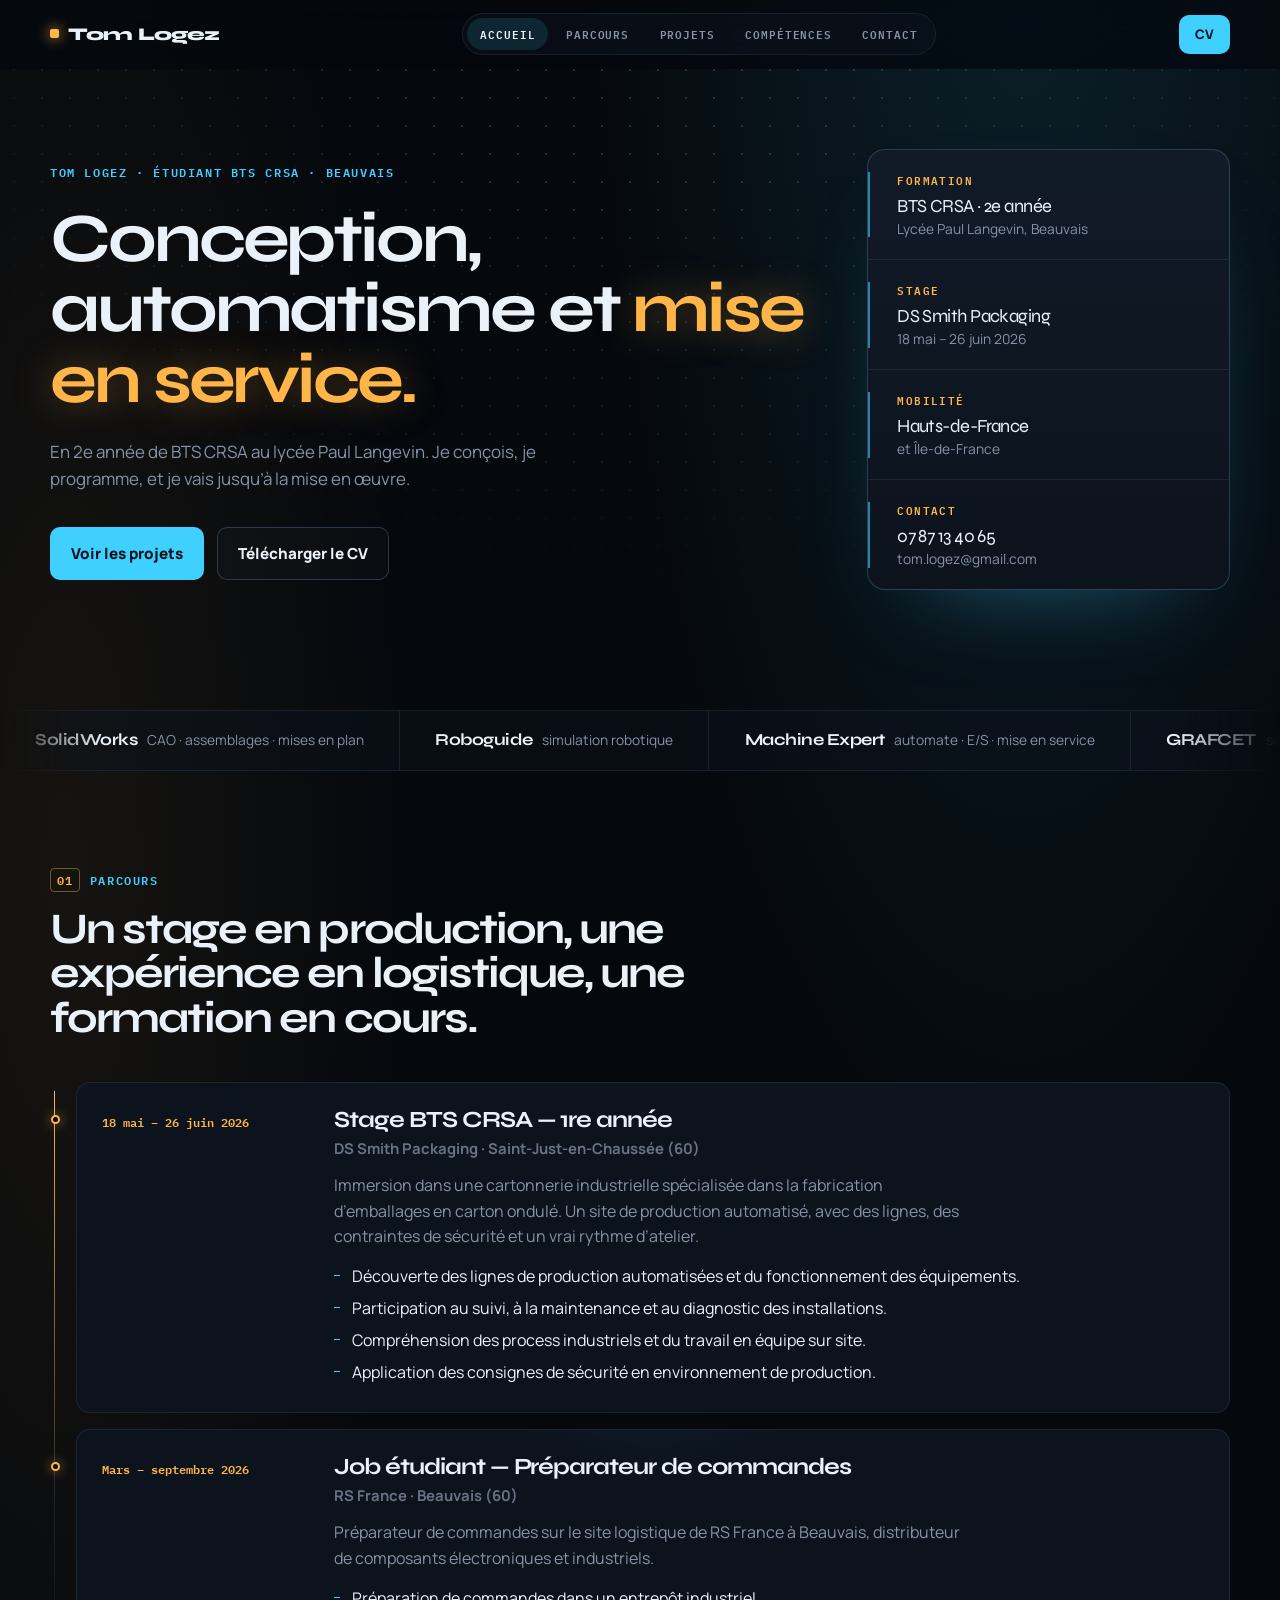
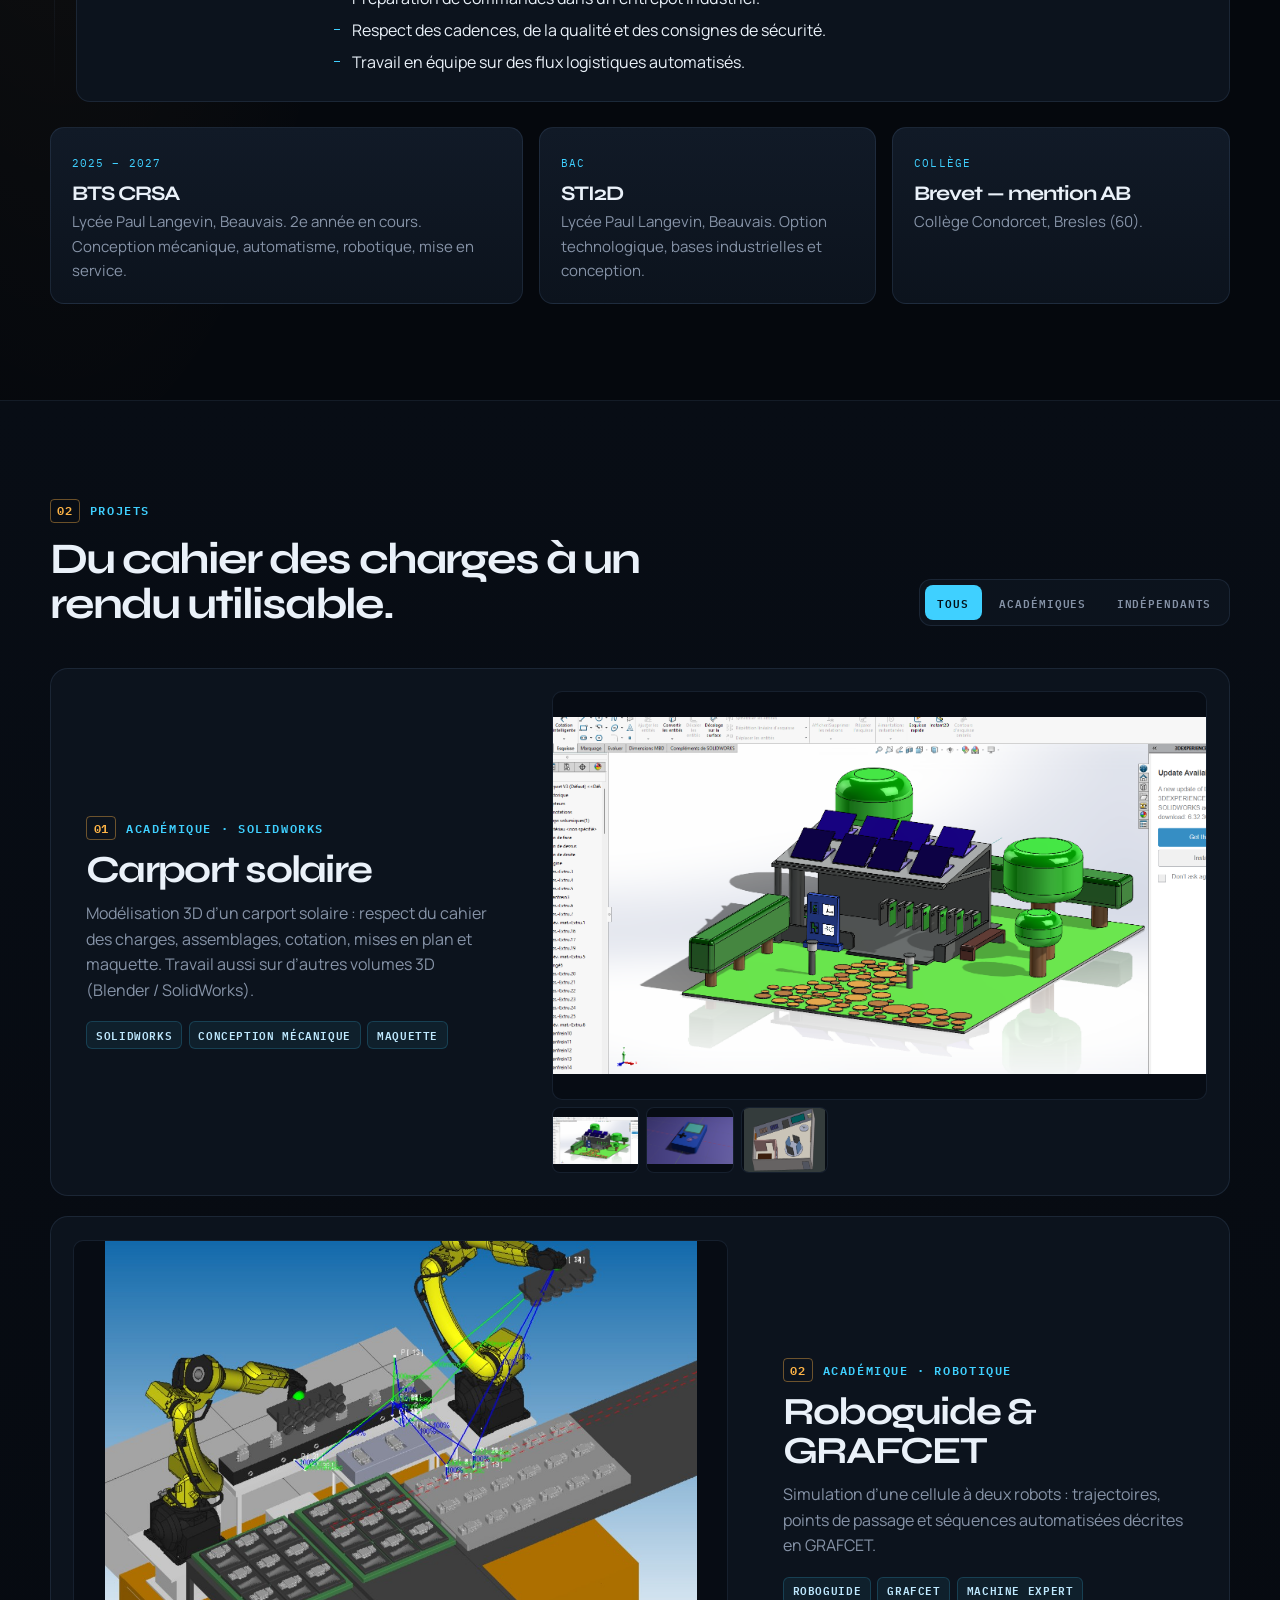
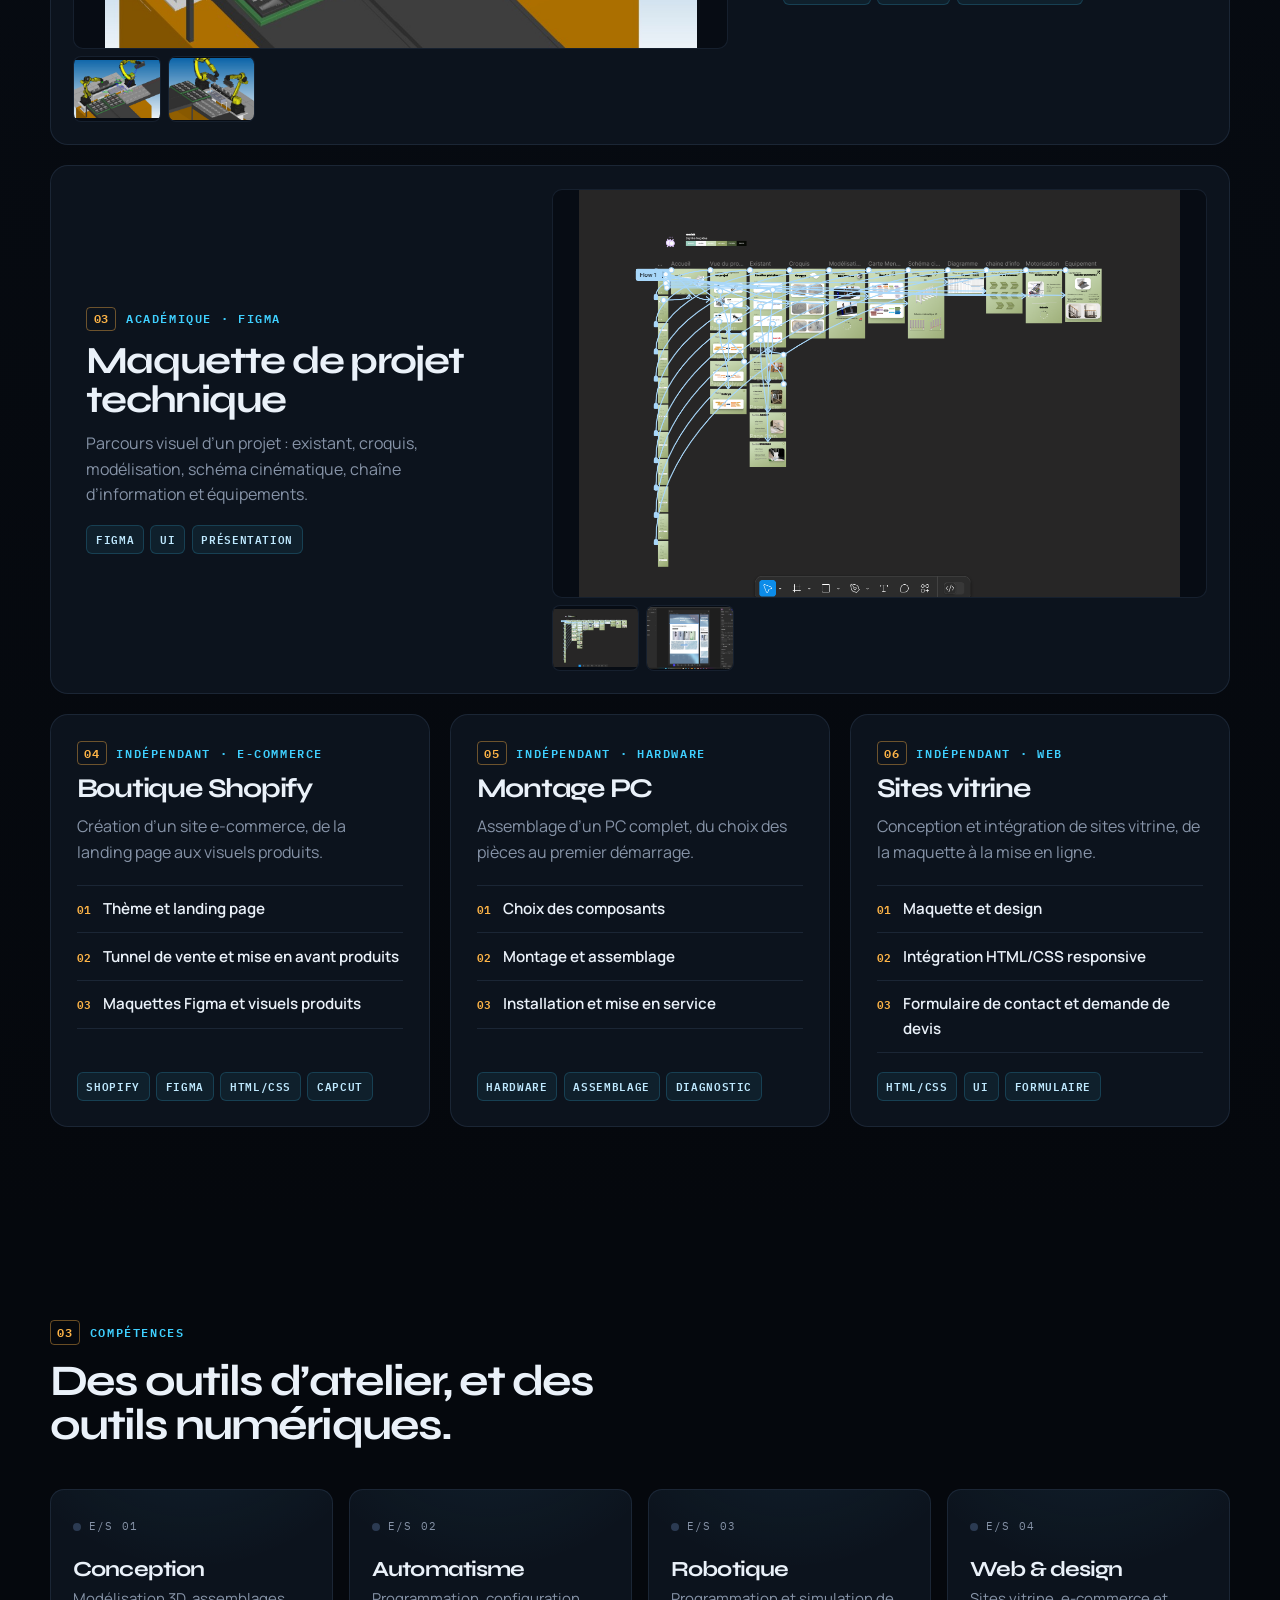
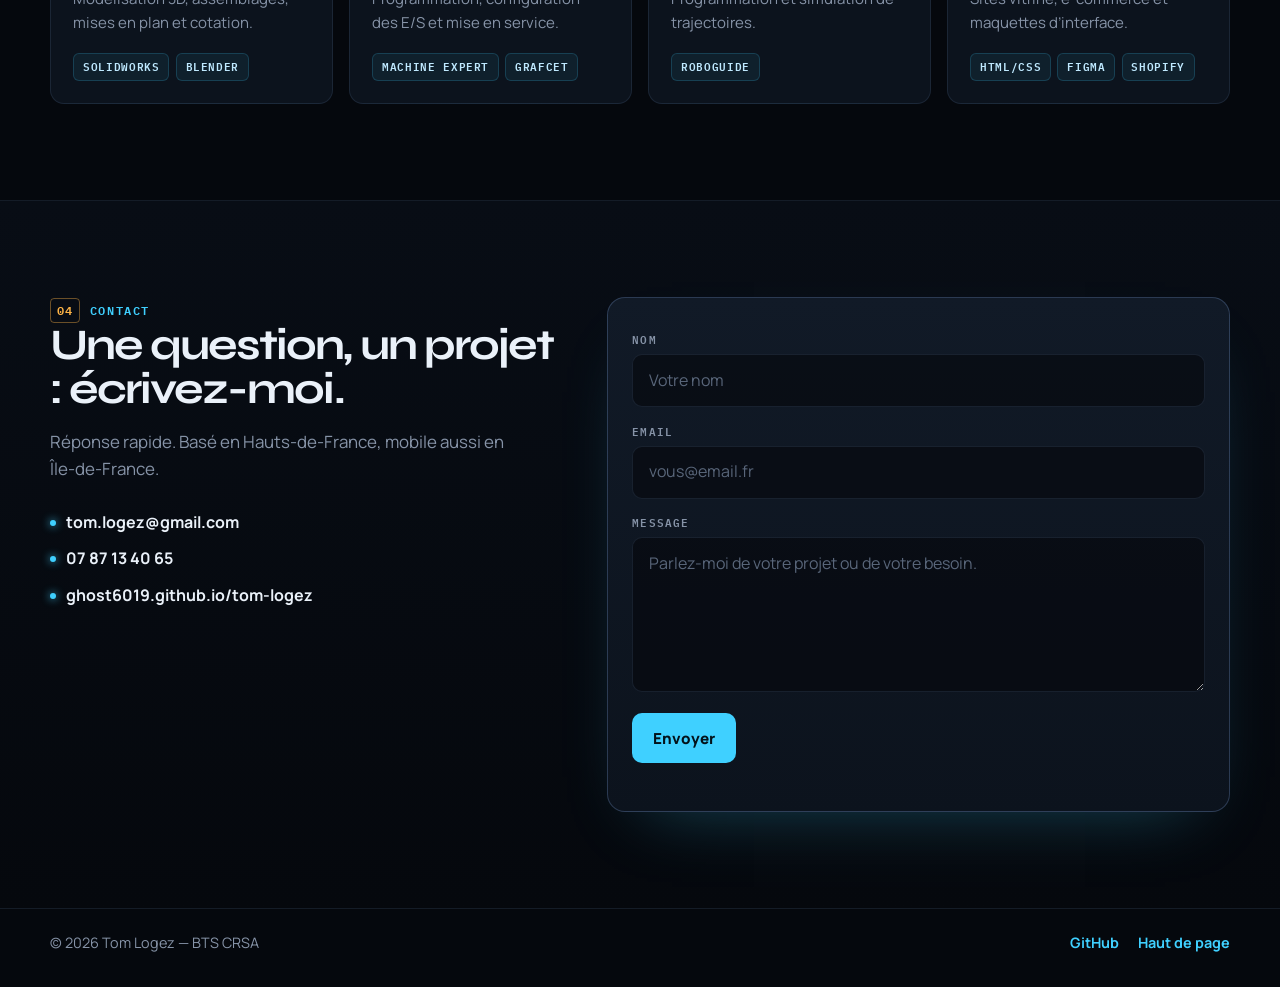
==== commit 9c8d4032: "Replace trade-specific steps on the showcase sites card with generic ones." ====
--- a/index.html
+++ b/index.html
@@ -261,12 +261,12 @@
 
           <article class="case work work--card" data-cat="independant">
             <p class="kicker"><span>06</span> Indépendant · Web</p>
-            <h3>Sites vitrine artisans</h3>
-            <p>Conception et intégration de sites pour deux artisans.</p>
+            <h3>Sites vitrine</h3>
+            <p>Conception et intégration de sites vitrine, de la maquette à la mise en ligne.</p>
             <ul class="deliverables">
-              <li>Plomberie / chauffage</li>
-              <li>Finitions</li>
-              <li>Structure, design, contact et devis</li>
+              <li>Maquette et design</li>
+              <li>Intégration HTML/CSS responsive</li>
+              <li>Formulaire de contact et demande de devis</li>
             </ul>
             <ul class="tags">
               <li>HTML/CSS</li>
